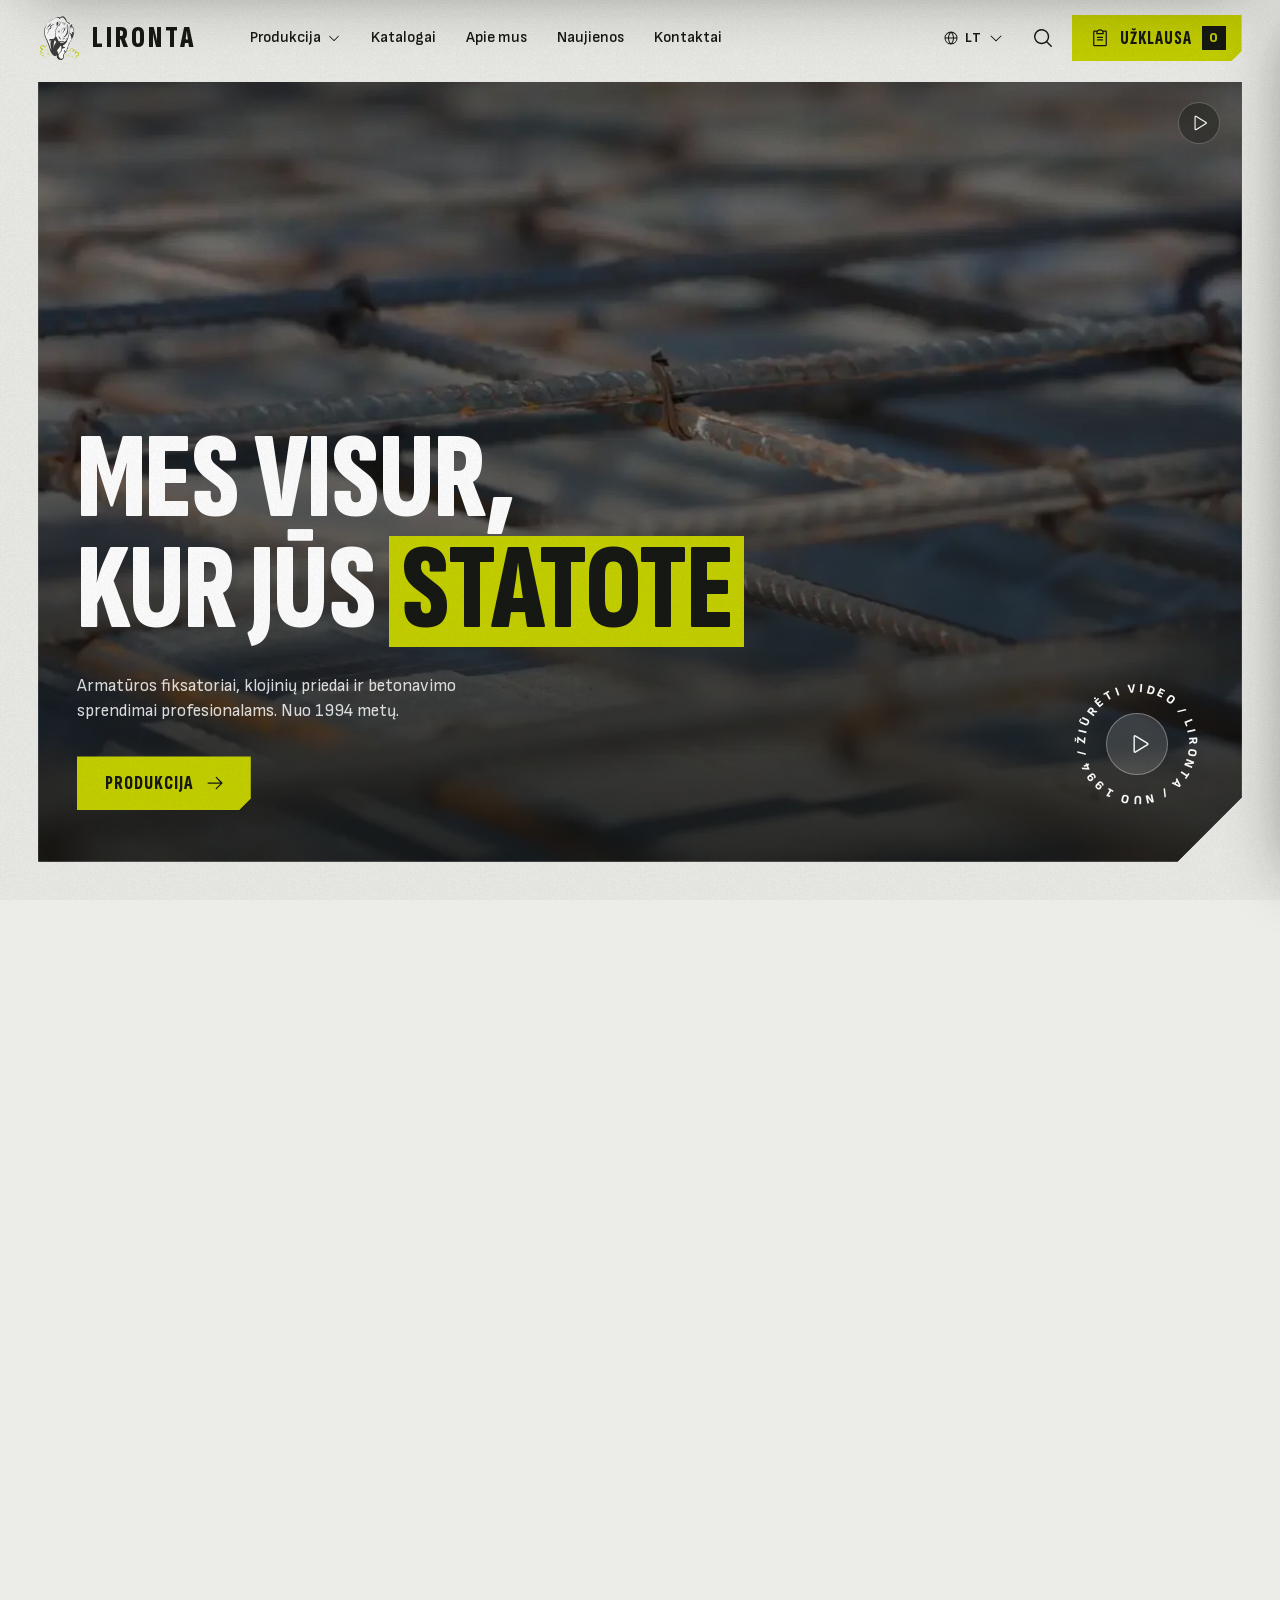
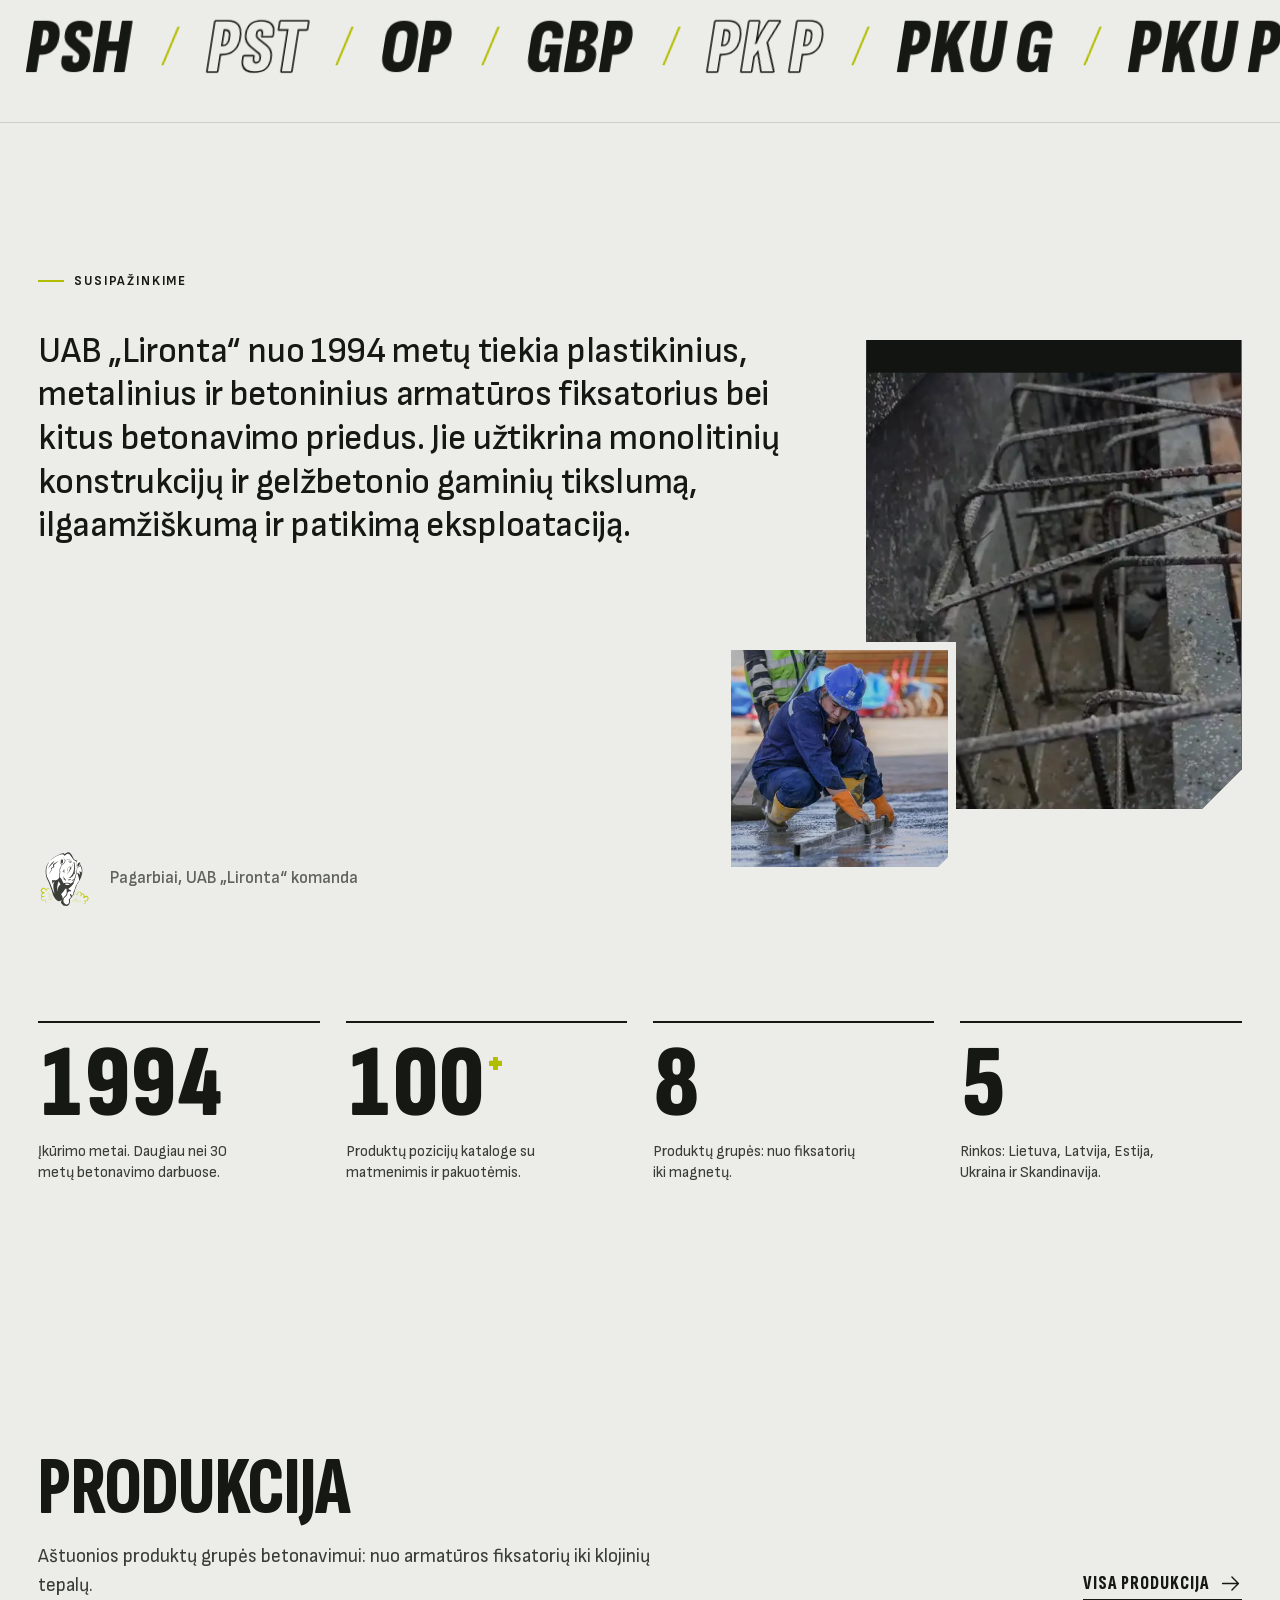
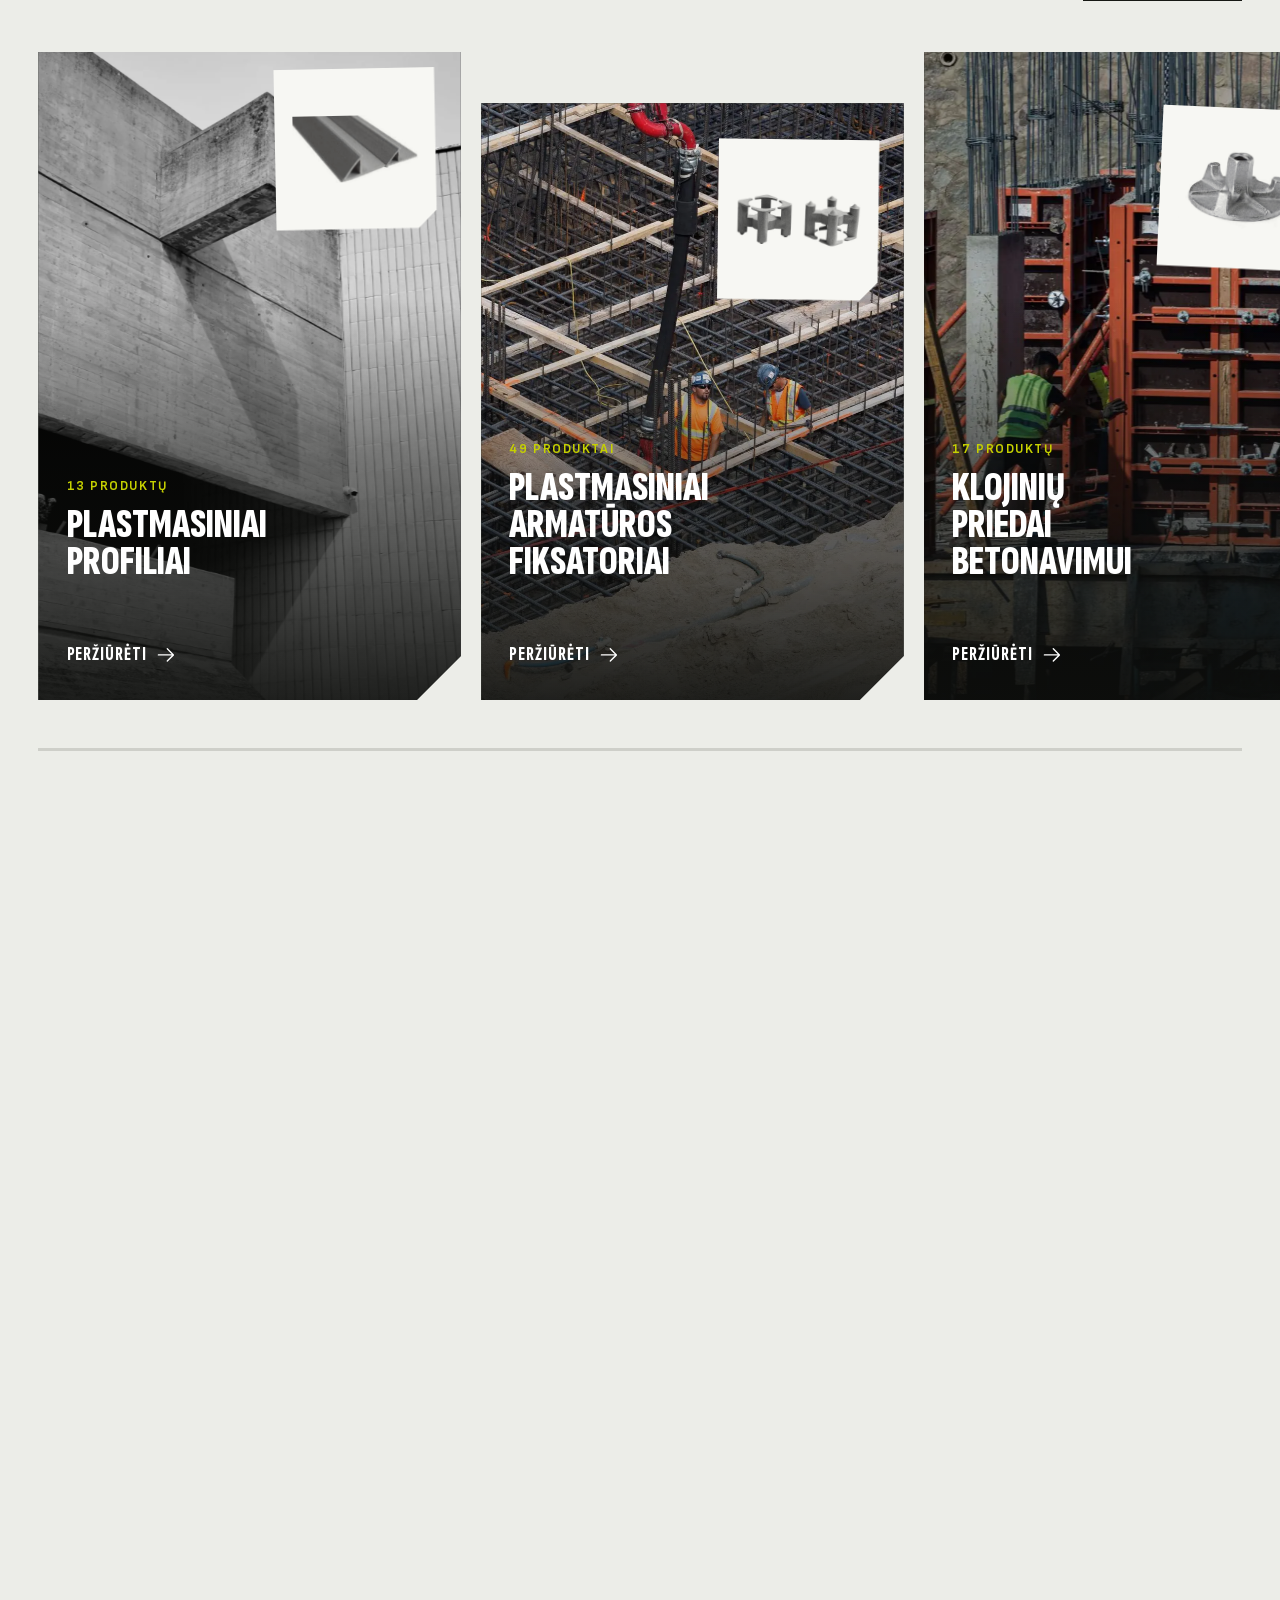
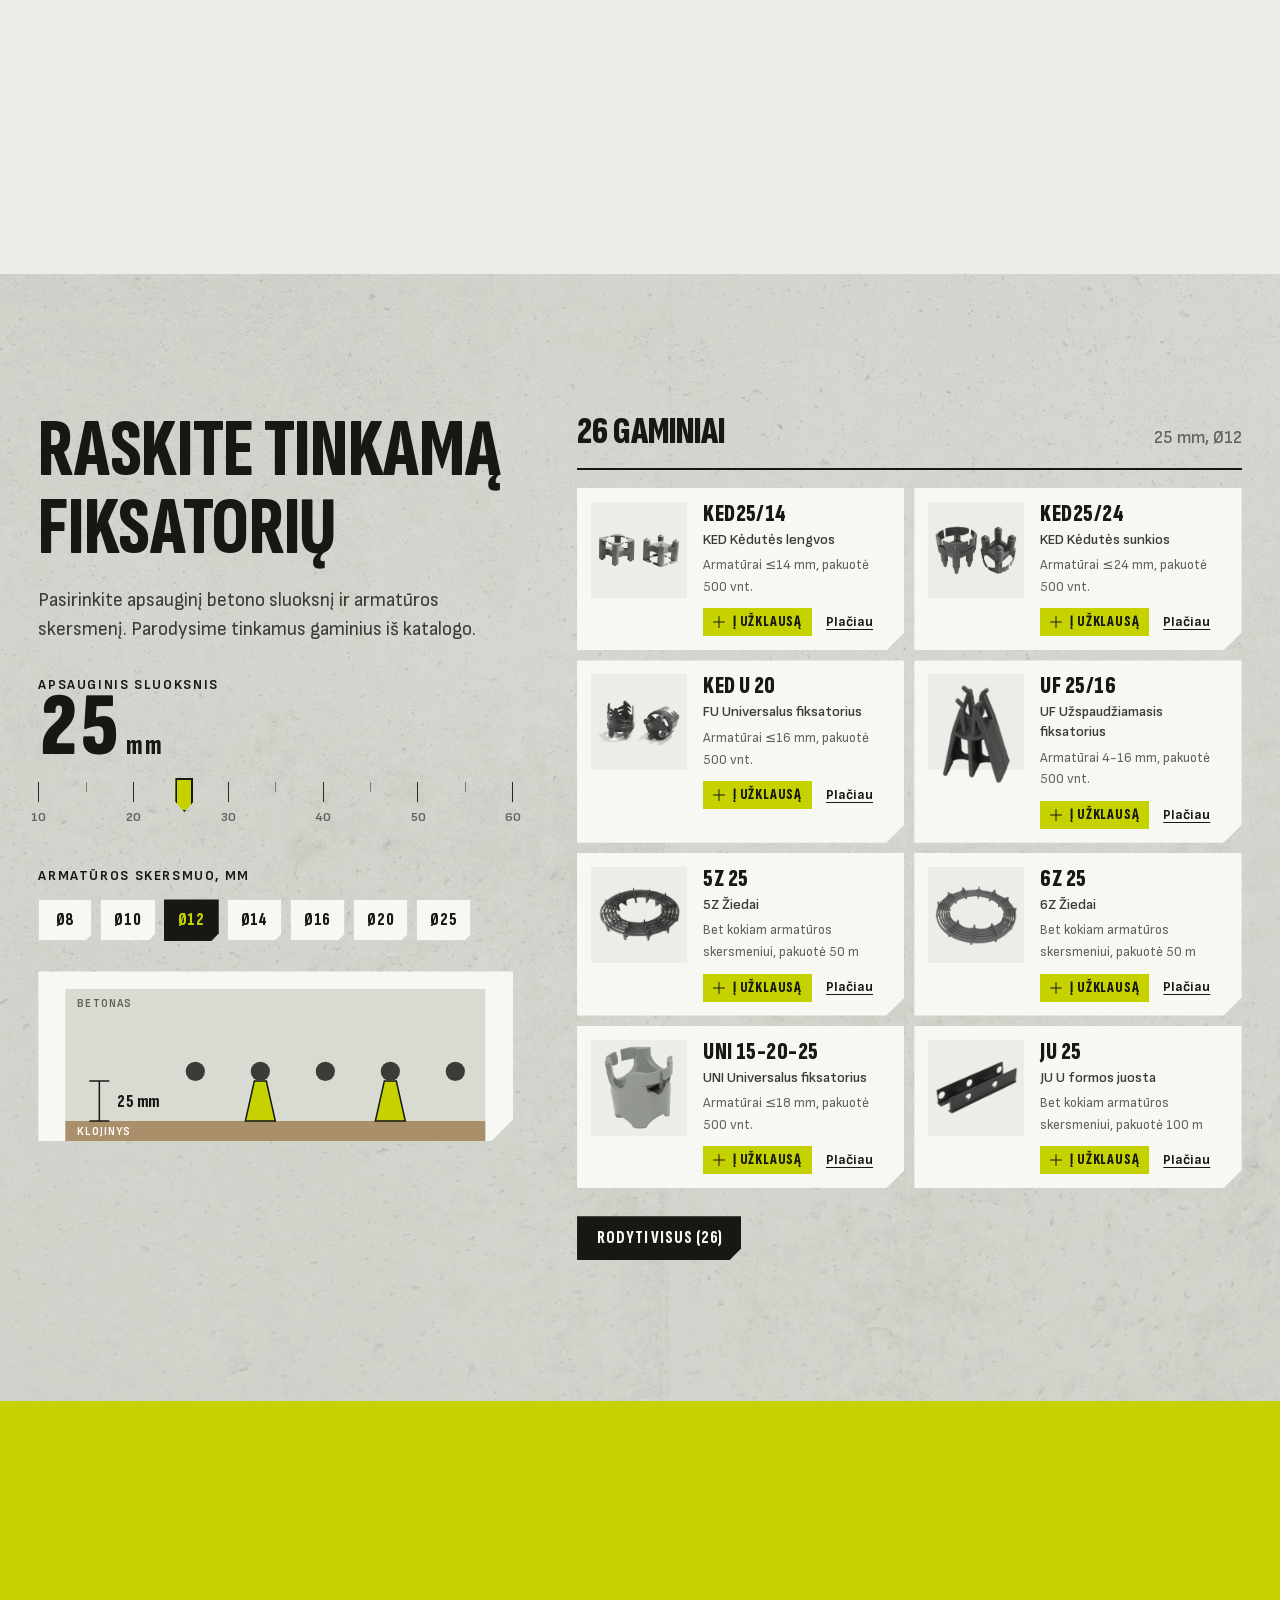
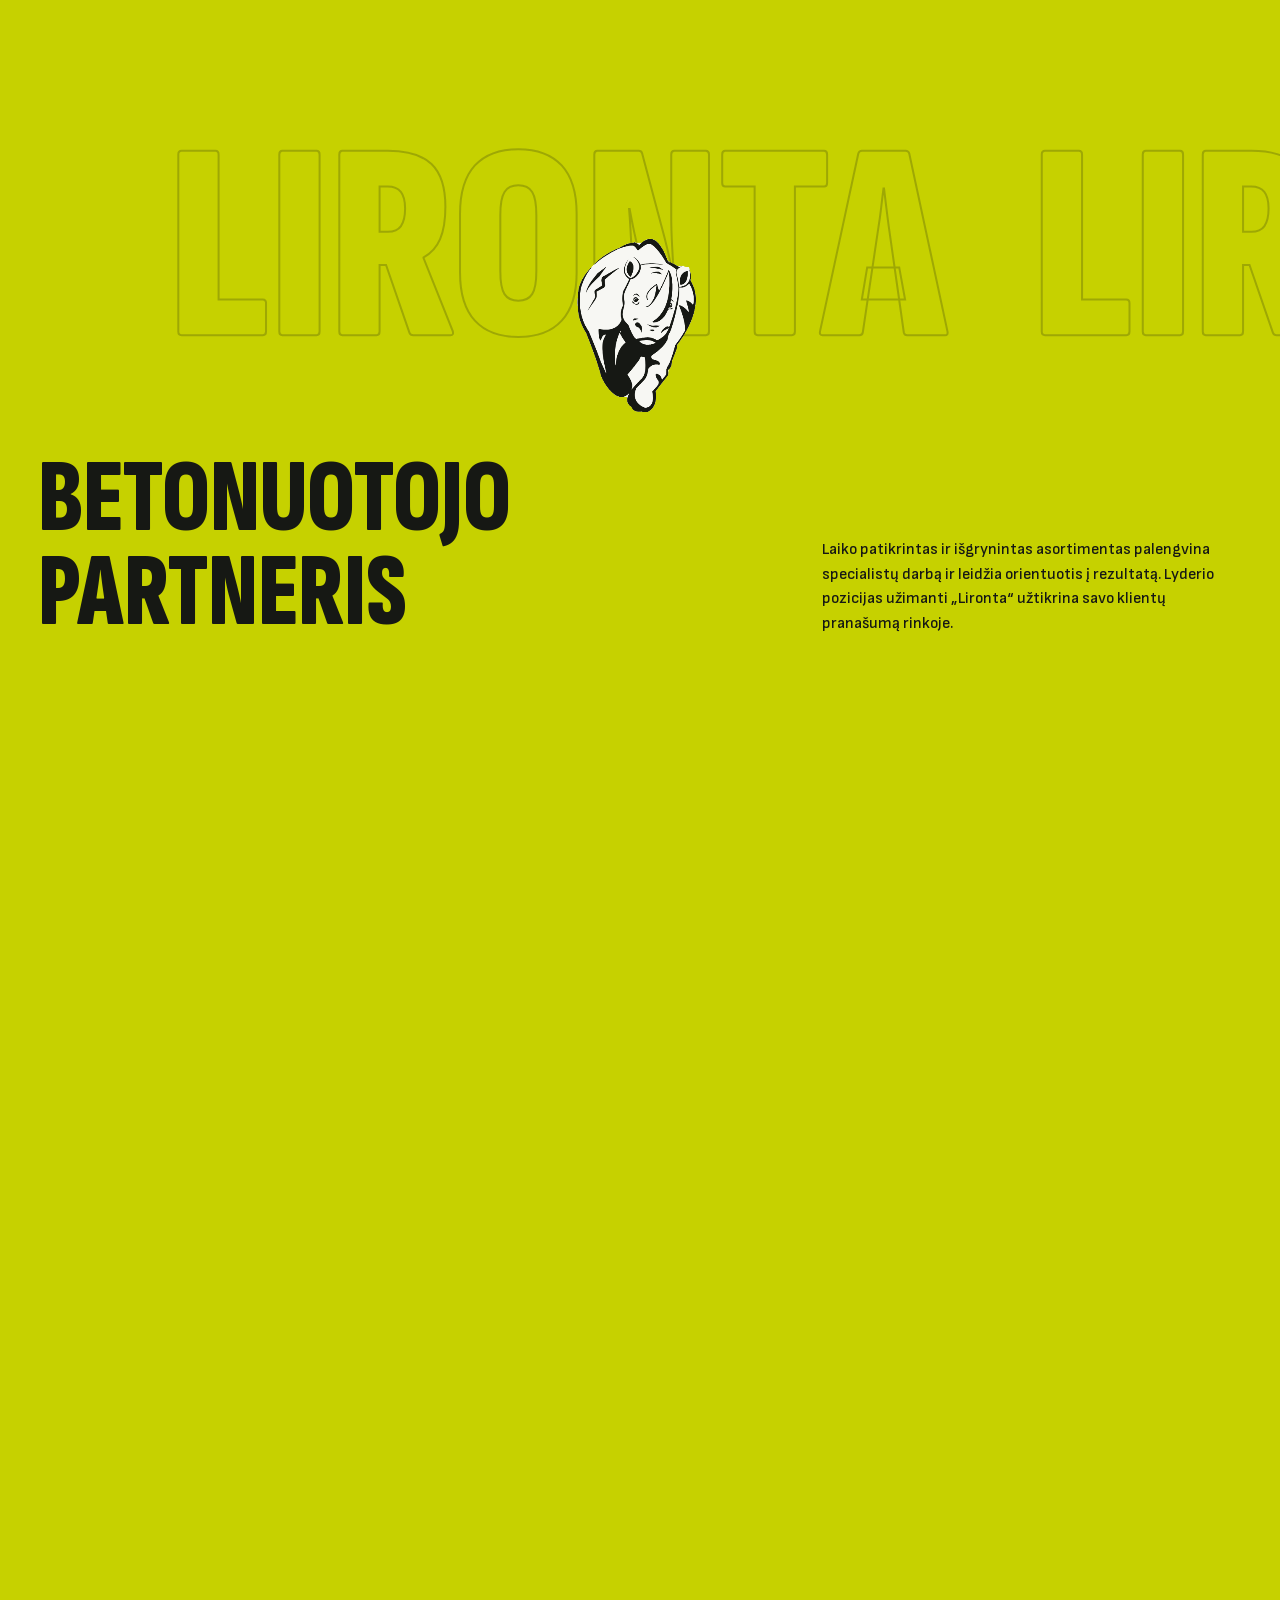
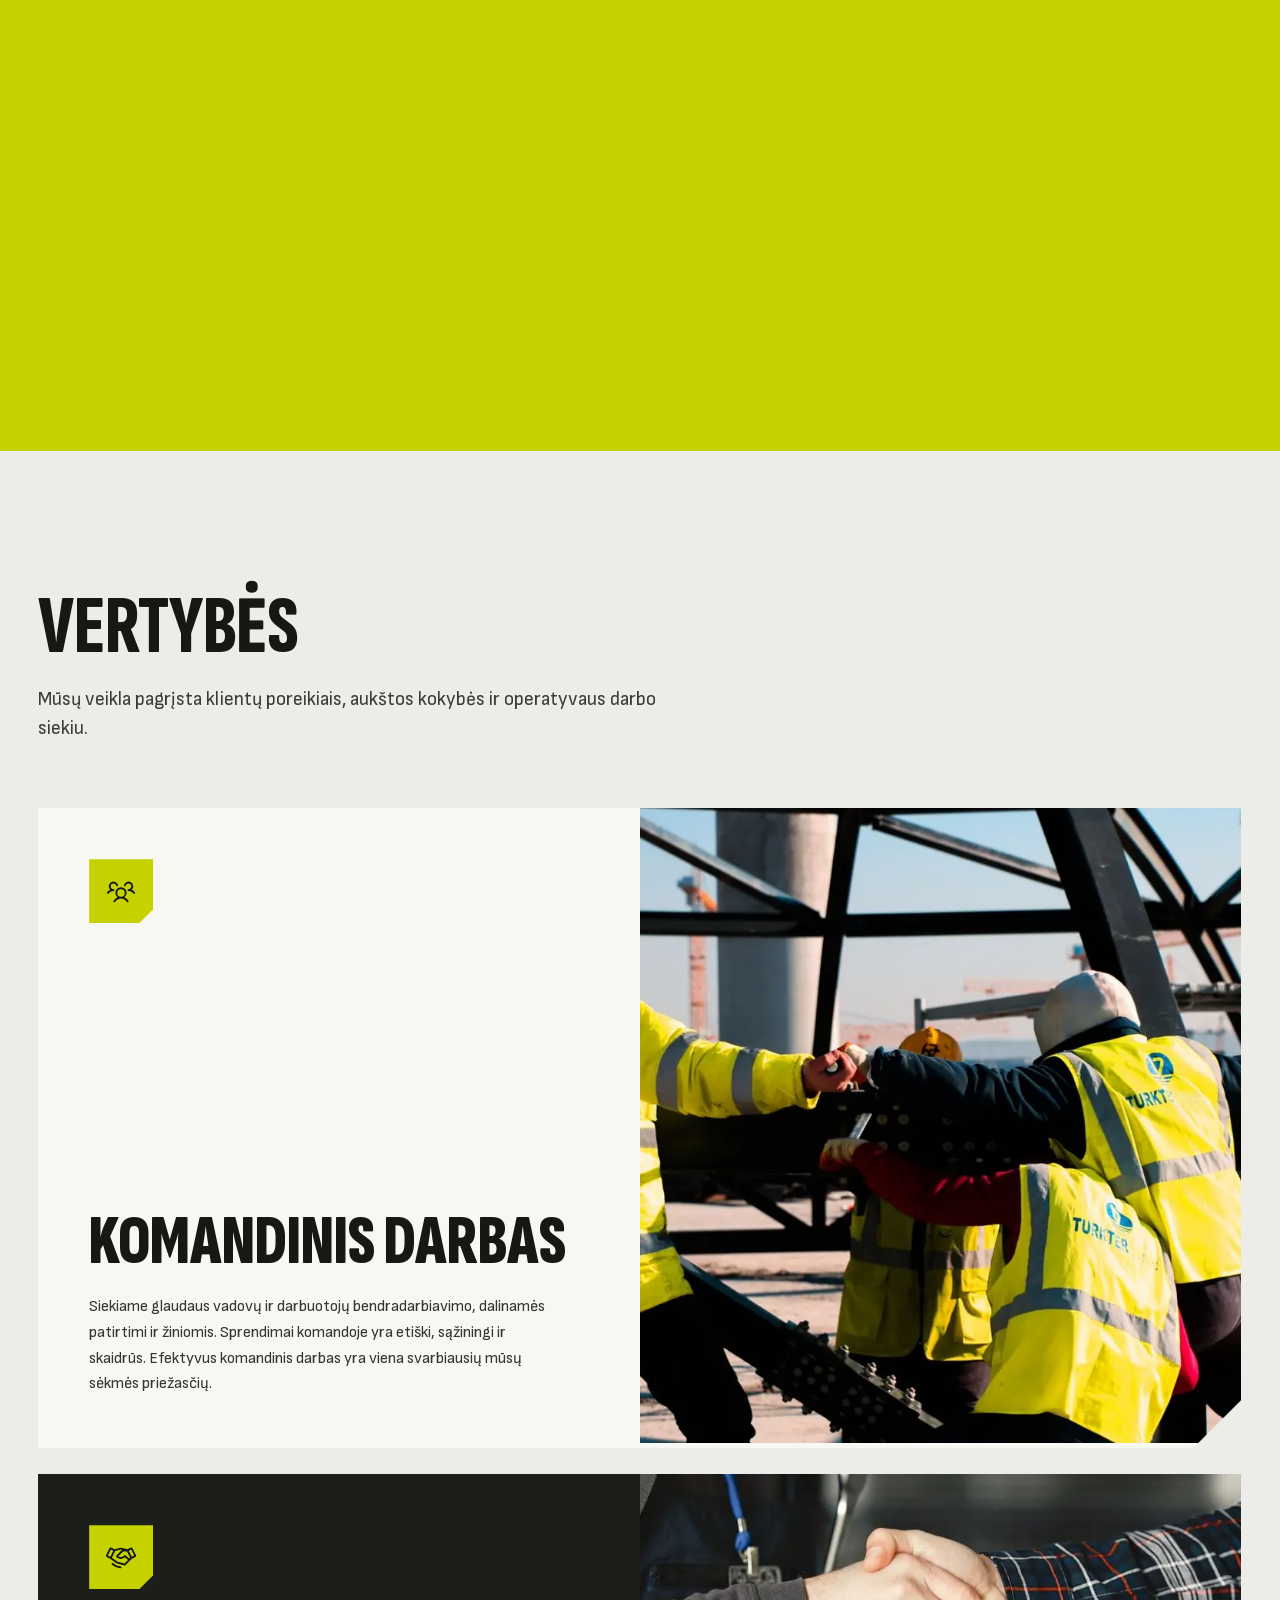
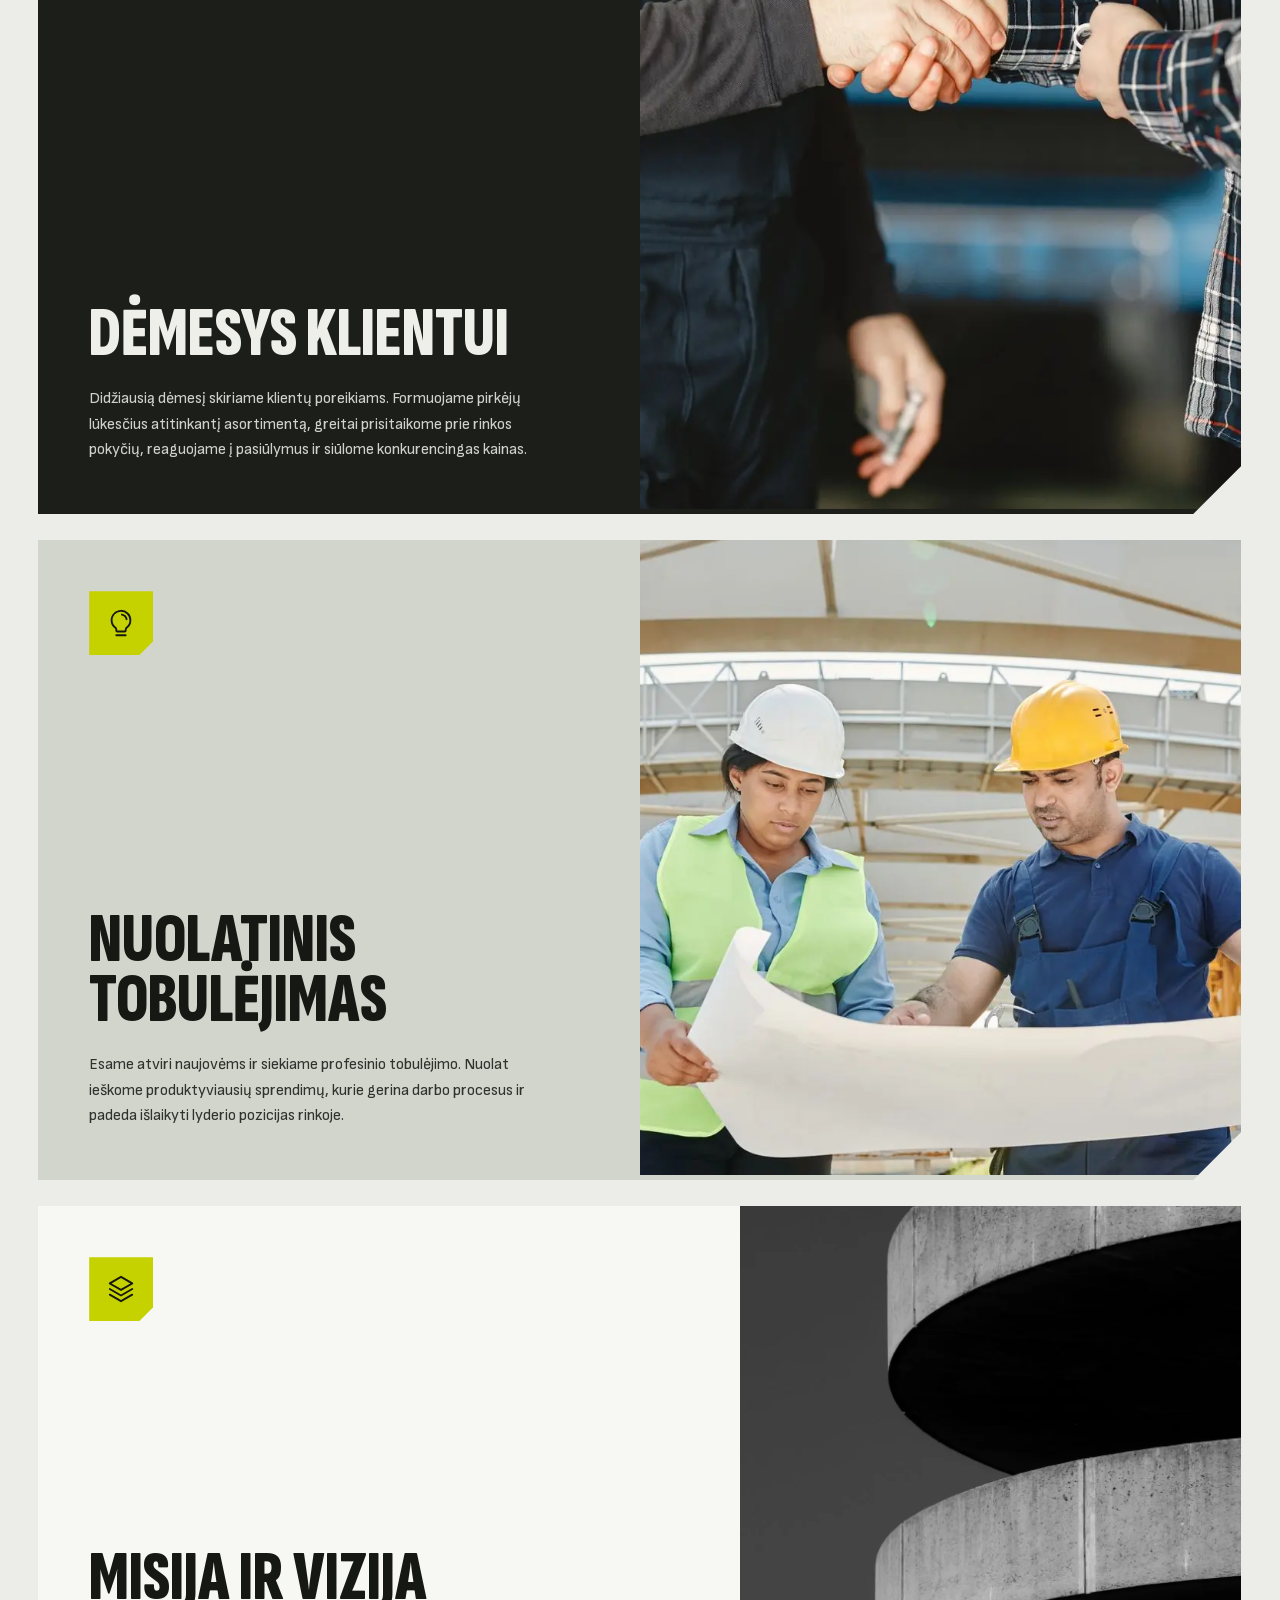
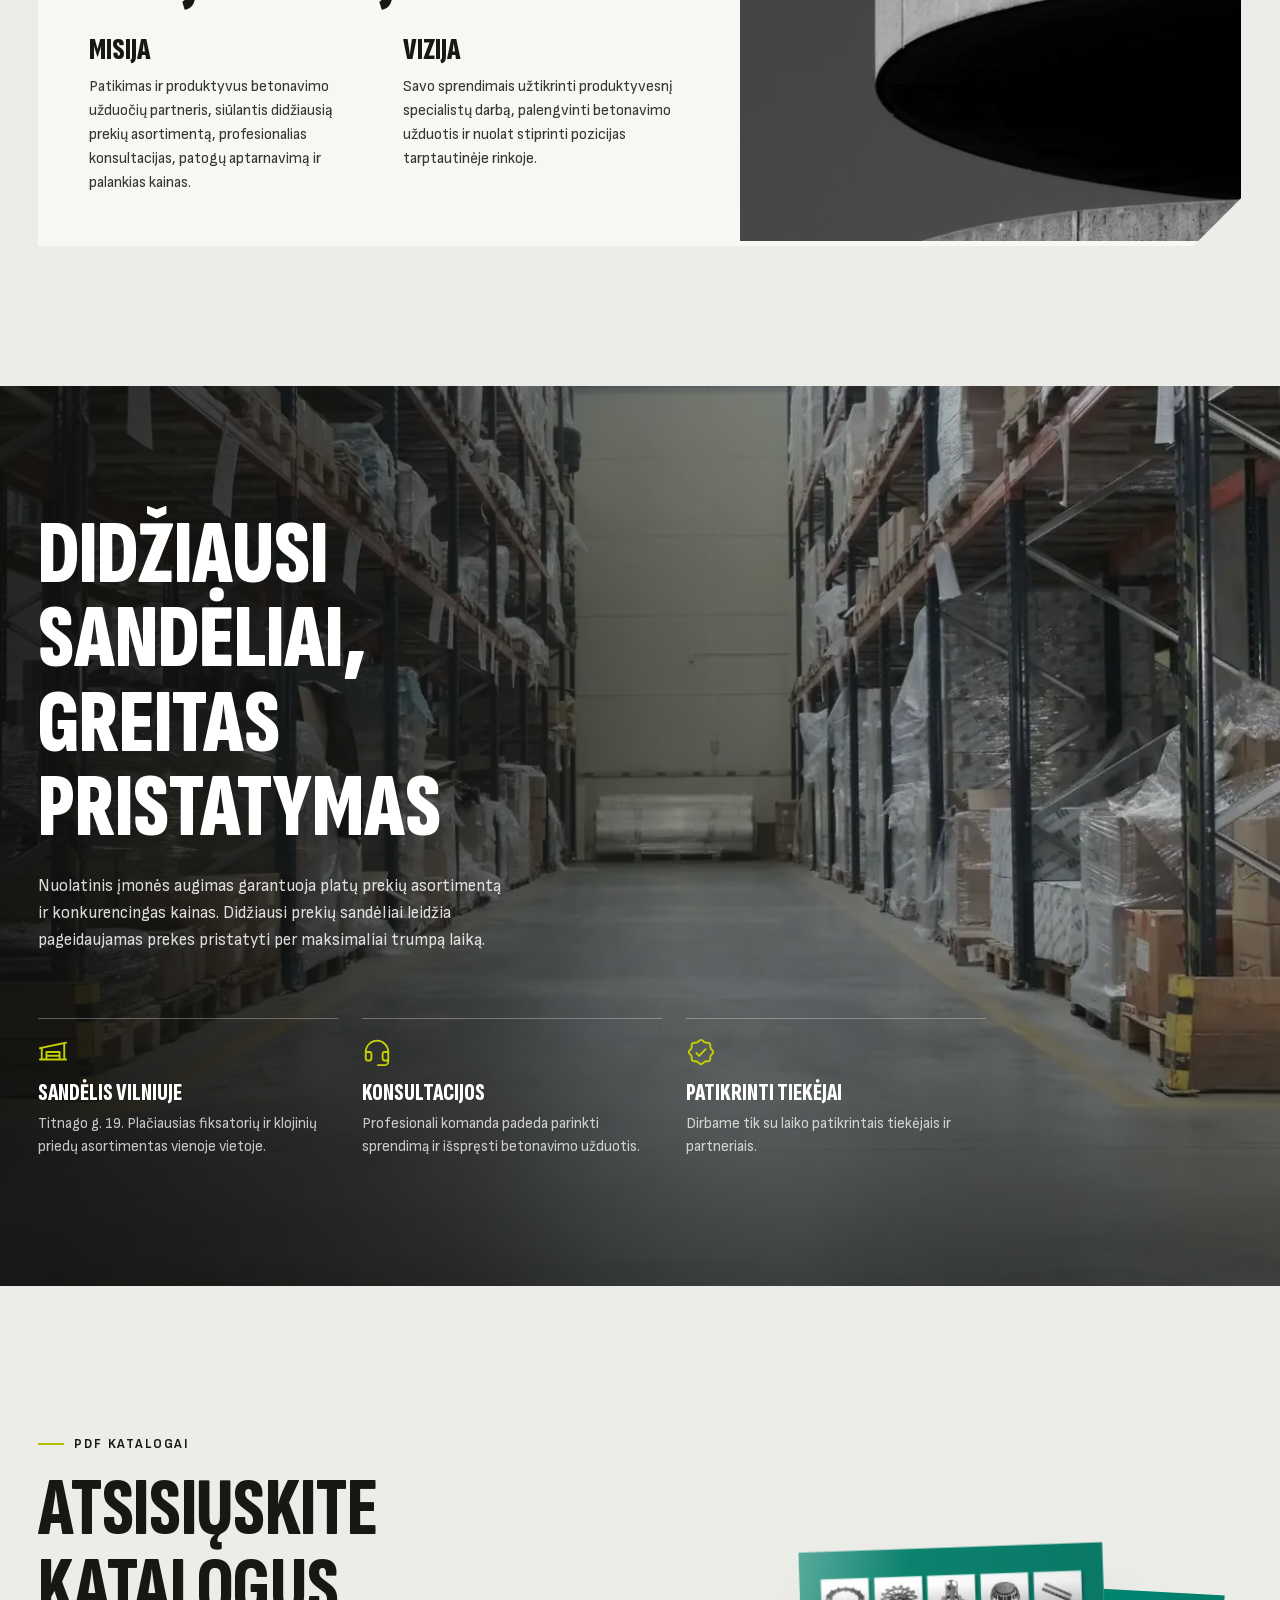
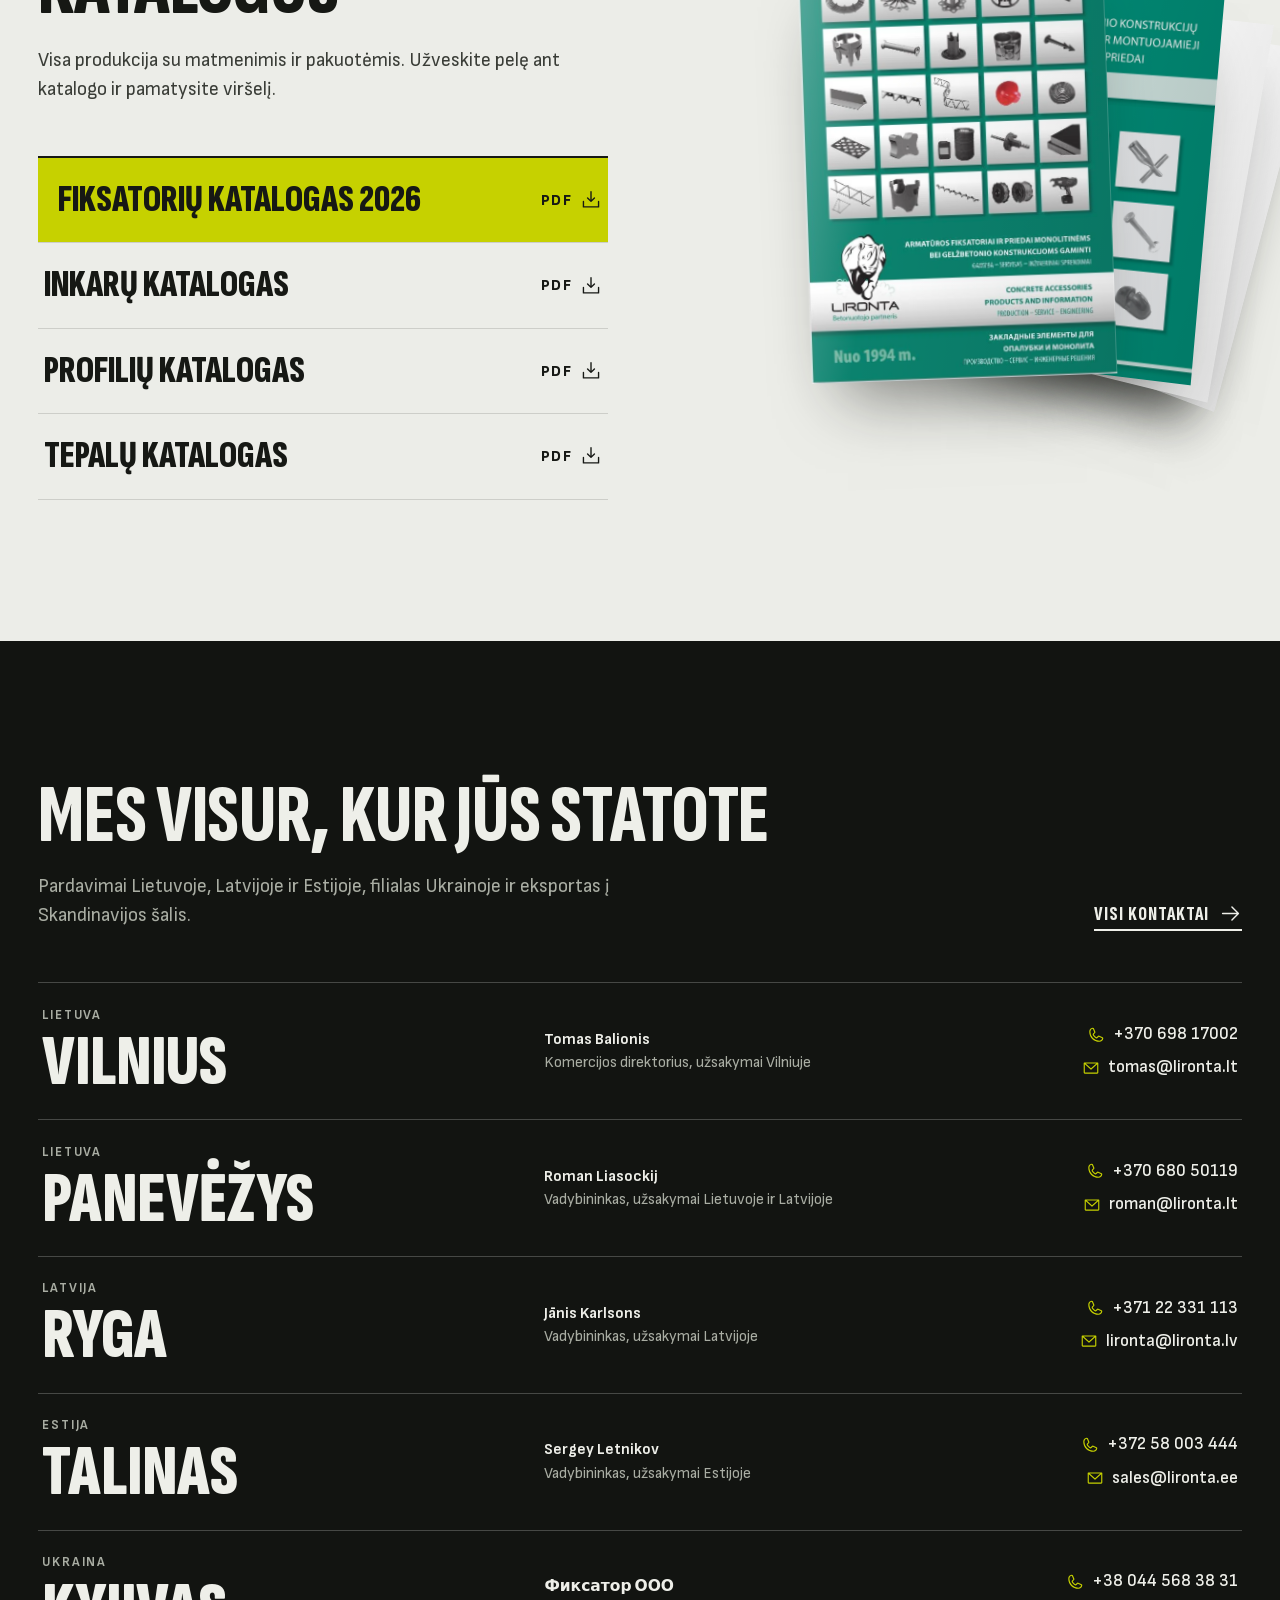
==== index.html @ 05643bb1 "Lironta: naujo dizaino demo svetainė Statinis HTML/CSS/JS demo būsimai WordPress + XStore svetainei:" ====
<!doctype html>
<html lang="lt" class="no-js">
<head>
<meta charset="utf-8">
<meta name="viewport" content="width=device-width, initial-scale=1, viewport-fit=cover">
<title>Lironta | Betonuotojo partneris nuo 1994 m.</title>
<meta name="description" content="Plastikiniai, metaliniai ir betoniniai armatūros fiksatoriai, klojinių priedai, profiliai, hidroizoliacija ir klojinių tepalai. UAB „Lironta“, Vilnius.">
<meta name="robots" content="noindex, nofollow">
<meta name="theme-color" content="#ECEDE8">
<link rel="icon" href="assets/img/brand/rhino.svg" type="image/svg+xml">
<link rel="preload" href="assets/fonts/sofia-sans-extra-condensed-normal-latin.woff2" as="font" type="font/woff2" crossorigin>
<link rel="preload" href="assets/fonts/sofia-sans-normal-latin.woff2" as="font" type="font/woff2" crossorigin>
<link rel="stylesheet" href="assets/css/fonts.css">
<link rel="stylesheet" href="assets/css/style.css">
<script>(function(h){h.className='js';if(/[?&]static=1/.test(location.search))h.classList.add('is-static');try{if(sessionStorage.getItem('lir-intro'))h.classList.add('no-intro')}catch(e){}})(document.documentElement);</script>
</head>
<body data-page="index">
<svg xmlns="http://www.w3.org/2000/svg" style="display:none" aria-hidden="true">
<symbol id="i-magnifying-glass" viewBox="0 0 256 256"><path d="M229.66,218.34l-50.07-50.06a88.11,88.11,0,1,0-11.31,11.31l50.06,50.07a8,8,0,0,0,11.32-11.32ZM40,112a72,72,0,1,1,72,72A72.08,72.08,0,0,1,40,112Z"/></symbol>
<symbol id="i-list" viewBox="0 0 256 256"><path d="M224,128a8,8,0,0,1-8,8H40a8,8,0,0,1,0-16H216A8,8,0,0,1,224,128ZM40,72H216a8,8,0,0,0,0-16H40a8,8,0,0,0,0,16ZM216,184H40a8,8,0,0,0,0,16H216a8,8,0,0,0,0-16Z"/></symbol>
<symbol id="i-x" viewBox="0 0 256 256"><path d="M205.66,194.34a8,8,0,0,1-11.32,11.32L128,139.31,61.66,205.66a8,8,0,0,1-11.32-11.32L116.69,128,50.34,61.66A8,8,0,0,1,61.66,50.34L128,116.69l66.34-66.35a8,8,0,0,1,11.32,11.32L139.31,128Z"/></symbol>
<symbol id="i-arrow-right" viewBox="0 0 256 256"><path d="M221.66,133.66l-72,72a8,8,0,0,1-11.32-11.32L196.69,136H40a8,8,0,0,1,0-16H196.69L138.34,61.66a8,8,0,0,1,11.32-11.32l72,72A8,8,0,0,1,221.66,133.66Z"/></symbol>
<symbol id="i-arrow-up-right" viewBox="0 0 256 256"><path d="M200,64V168a8,8,0,0,1-16,0V83.31L69.66,197.66a8,8,0,0,1-11.32-11.32L172.69,72H88a8,8,0,0,1,0-16H192A8,8,0,0,1,200,64Z"/></symbol>
<symbol id="i-arrow-left" viewBox="0 0 256 256"><path d="M224,128a8,8,0,0,1-8,8H59.31l58.35,58.34a8,8,0,0,1-11.32,11.32l-72-72a8,8,0,0,1,0-11.32l72-72a8,8,0,0,1,11.32,11.32L59.31,120H216A8,8,0,0,1,224,128Z"/></symbol>
<symbol id="i-arrow-down" viewBox="0 0 256 256"><path d="M205.66,149.66l-72,72a8,8,0,0,1-11.32,0l-72-72a8,8,0,0,1,11.32-11.32L120,196.69V40a8,8,0,0,1,16,0V196.69l58.34-58.35a8,8,0,0,1,11.32,11.32Z"/></symbol>
<symbol id="i-arrow-up" viewBox="0 0 256 256"><path d="M205.66,117.66a8,8,0,0,1-11.32,0L136,59.31V216a8,8,0,0,1-16,0V59.31L61.66,117.66a8,8,0,0,1-11.32-11.32l72-72a8,8,0,0,1,11.32,0l72,72A8,8,0,0,1,205.66,117.66Z"/></symbol>
<symbol id="i-caret-down" viewBox="0 0 256 256"><path d="M213.66,101.66l-80,80a8,8,0,0,1-11.32,0l-80-80A8,8,0,0,1,53.66,90.34L128,164.69l74.34-74.35a8,8,0,0,1,11.32,11.32Z"/></symbol>
<symbol id="i-caret-right" viewBox="0 0 256 256"><path d="M181.66,133.66l-80,80a8,8,0,0,1-11.32-11.32L164.69,128,90.34,53.66a8,8,0,0,1,11.32-11.32l80,80A8,8,0,0,1,181.66,133.66Z"/></symbol>
<symbol id="i-caret-left" viewBox="0 0 256 256"><path d="M165.66,202.34a8,8,0,0,1-11.32,11.32l-80-80a8,8,0,0,1,0-11.32l80-80a8,8,0,0,1,11.32,11.32L91.31,128Z"/></symbol>
<symbol id="i-phone" viewBox="0 0 256 256"><path d="M222.37,158.46l-47.11-21.11-.13-.06a16,16,0,0,0-15.17,1.4,8.12,8.12,0,0,0-.75.56L134.87,160c-15.42-7.49-31.34-23.29-38.83-38.51l20.78-24.71c.2-.25.39-.5.57-.77a16,16,0,0,0,1.32-15.06l0-.12L97.54,33.64a16,16,0,0,0-16.62-9.52A56.26,56.26,0,0,0,32,80c0,79.4,64.6,144,144,144a56.26,56.26,0,0,0,55.88-48.92A16,16,0,0,0,222.37,158.46ZM176,208A128.14,128.14,0,0,1,48,80,40.2,40.2,0,0,1,82.87,40a.61.61,0,0,0,0,.12l21,47L83.2,111.86a6.13,6.13,0,0,0-.57.77,16,16,0,0,0-1,15.7c9.06,18.53,27.73,37.06,46.46,46.11a16,16,0,0,0,15.75-1.14,8.44,8.44,0,0,0,.74-.56L168.89,152l47,21.05h0s.08,0,.11,0A40.21,40.21,0,0,1,176,208Z"/></symbol>
<symbol id="i-envelope-simple" viewBox="0 0 256 256"><path d="M224,48H32a8,8,0,0,0-8,8V192a16,16,0,0,0,16,16H216a16,16,0,0,0,16-16V56A8,8,0,0,0,224,48ZM203.43,64,128,133.15,52.57,64ZM216,192H40V74.19l82.59,75.71a8,8,0,0,0,10.82,0L216,74.19V192Z"/></symbol>
<symbol id="i-map-pin" viewBox="0 0 256 256"><path d="M128,64a40,40,0,1,0,40,40A40,40,0,0,0,128,64Zm0,64a24,24,0,1,1,24-24A24,24,0,0,1,128,128Zm0-112a88.1,88.1,0,0,0-88,88c0,31.4,14.51,64.68,42,96.25a254.19,254.19,0,0,0,41.45,38.3,8,8,0,0,0,9.18,0A254.19,254.19,0,0,0,174,200.25c27.45-31.57,42-64.85,42-96.25A88.1,88.1,0,0,0,128,16Zm0,206c-16.53-13-72-60.75-72-118a72,72,0,0,1,144,0C200,161.23,144.53,209,128,222Z"/></symbol>
<symbol id="i-download-simple" viewBox="0 0 256 256"><path d="M224,144v64a8,8,0,0,1-8,8H40a8,8,0,0,1-8-8V144a8,8,0,0,1,16,0v56H208V144a8,8,0,0,1,16,0Zm-101.66,5.66a8,8,0,0,0,11.32,0l40-40a8,8,0,0,0-11.32-11.32L136,124.69V32a8,8,0,0,0-16,0v92.69L93.66,98.34a8,8,0,0,0-11.32,11.32Z"/></symbol>
<symbol id="i-file-pdf" viewBox="0 0 256 256"><path d="M224,152a8,8,0,0,1-8,8H192v16h16a8,8,0,0,1,0,16H192v16a8,8,0,0,1-16,0V152a8,8,0,0,1,8-8h32A8,8,0,0,1,224,152ZM92,172a28,28,0,0,1-28,28H56v8a8,8,0,0,1-16,0V152a8,8,0,0,1,8-8H64A28,28,0,0,1,92,172Zm-16,0a12,12,0,0,0-12-12H56v24h8A12,12,0,0,0,76,172Zm88,8a36,36,0,0,1-36,36H112a8,8,0,0,1-8-8V152a8,8,0,0,1,8-8h16A36,36,0,0,1,164,180Zm-16,0a20,20,0,0,0-20-20h-8v40h8A20,20,0,0,0,148,180ZM40,112V40A16,16,0,0,1,56,24h96a8,8,0,0,1,5.66,2.34l56,56A8,8,0,0,1,216,88v24a8,8,0,0,1-16,0V96H152a8,8,0,0,1-8-8V40H56v72a8,8,0,0,1-16,0ZM160,80h28.69L160,51.31Z"/></symbol>
<symbol id="i-play" viewBox="0 0 256 256"><path d="M232.4,114.49,88.32,26.35a16,16,0,0,0-16.2-.3A15.86,15.86,0,0,0,64,39.87V216.13A15.94,15.94,0,0,0,80,232a16.07,16.07,0,0,0,8.36-2.35L232.4,141.51a15.81,15.81,0,0,0,0-27ZM80,215.94V40l143.83,88Z"/></symbol>
<symbol id="i-pause" viewBox="0 0 256 256"><path d="M200,32H160a16,16,0,0,0-16,16V208a16,16,0,0,0,16,16h40a16,16,0,0,0,16-16V48A16,16,0,0,0,200,32Zm0,176H160V48h40ZM96,32H56A16,16,0,0,0,40,48V208a16,16,0,0,0,16,16H96a16,16,0,0,0,16-16V48A16,16,0,0,0,96,32Zm0,176H56V48H96Z"/></symbol>
<symbol id="i-plus" viewBox="0 0 256 256"><path d="M224,128a8,8,0,0,1-8,8H136v80a8,8,0,0,1-16,0V136H40a8,8,0,0,1,0-16h80V40a8,8,0,0,1,16,0v80h80A8,8,0,0,1,224,128Z"/></symbol>
<symbol id="i-minus" viewBox="0 0 256 256"><path d="M224,128a8,8,0,0,1-8,8H40a8,8,0,0,1,0-16H216A8,8,0,0,1,224,128Z"/></symbol>
<symbol id="i-check" viewBox="0 0 256 256"><path d="M229.66,77.66l-128,128a8,8,0,0,1-11.32,0l-56-56a8,8,0,0,1,11.32-11.32L96,188.69,218.34,66.34a8,8,0,0,1,11.32,11.32Z"/></symbol>
<symbol id="i-clipboard-text" viewBox="0 0 256 256"><path d="M168,152a8,8,0,0,1-8,8H96a8,8,0,0,1,0-16h64A8,8,0,0,1,168,152Zm-8-40H96a8,8,0,0,0,0,16h64a8,8,0,0,0,0-16Zm56-64V216a16,16,0,0,1-16,16H56a16,16,0,0,1-16-16V48A16,16,0,0,1,56,32H92.26a47.92,47.92,0,0,1,71.48,0H200A16,16,0,0,1,216,48ZM96,64h64a32,32,0,0,0-64,0ZM200,48H173.25A47.93,47.93,0,0,1,176,64v8a8,8,0,0,1-8,8H88a8,8,0,0,1-8-8V64a47.93,47.93,0,0,1,2.75-16H56V216H200Z"/></symbol>
<symbol id="i-trash" viewBox="0 0 256 256"><path d="M216,48H176V40a24,24,0,0,0-24-24H104A24,24,0,0,0,80,40v8H40a8,8,0,0,0,0,16h8V208a16,16,0,0,0,16,16H192a16,16,0,0,0,16-16V64h8a8,8,0,0,0,0-16ZM96,40a8,8,0,0,1,8-8h48a8,8,0,0,1,8,8v8H96Zm96,168H64V64H192ZM112,104v64a8,8,0,0,1-16,0V104a8,8,0,0,1,16,0Zm48,0v64a8,8,0,0,1-16,0V104a8,8,0,0,1,16,0Z"/></symbol>
<symbol id="i-globe-simple" viewBox="0 0 256 256"><path d="M128,24h0A104,104,0,1,0,232,128,104.12,104.12,0,0,0,128,24Zm87.62,96H175.79C174,83.49,159.94,57.67,148.41,42.4A88.19,88.19,0,0,1,215.63,120ZM96.23,136h63.54c-2.31,41.61-22.23,67.11-31.77,77C118.45,203.1,98.54,177.6,96.23,136Zm0-16C98.54,78.39,118.46,52.89,128,43c9.55,9.93,29.46,35.43,31.77,77Zm11.36-77.6C96.06,57.67,82,83.49,80.21,120H40.37A88.19,88.19,0,0,1,107.59,42.4ZM40.37,136H80.21c1.82,36.51,15.85,62.33,27.38,77.6A88.19,88.19,0,0,1,40.37,136Zm108,77.6c11.53-15.27,25.56-41.09,27.38-77.6h39.84A88.19,88.19,0,0,1,148.41,213.6Z"/></symbol>
<symbol id="i-truck" viewBox="0 0 256 256"><path d="M255.42,117l-14-35A15.93,15.93,0,0,0,226.58,72H192V64a8,8,0,0,0-8-8H32A16,16,0,0,0,16,72V184a16,16,0,0,0,16,16H49a32,32,0,0,0,62,0h50a32,32,0,0,0,62,0h17a16,16,0,0,0,16-16V120A7.94,7.94,0,0,0,255.42,117ZM192,88h34.58l9.6,24H192ZM32,72H176v64H32ZM80,208a16,16,0,1,1,16-16A16,16,0,0,1,80,208Zm81-24H111a32,32,0,0,0-62,0H32V152H176v12.31A32.11,32.11,0,0,0,161,184Zm31,24a16,16,0,1,1,16-16A16,16,0,0,1,192,208Zm48-24H223a32.06,32.06,0,0,0-31-24V128h48Z"/></symbol>
<symbol id="i-warehouse" viewBox="0 0 256 256"><path d="M240,184h-8V57.9l9.67-2.08a8,8,0,1,0-3.35-15.64l-224,48A8,8,0,0,0,16,104a8.16,8.16,0,0,0,1.69-.18L24,102.47V184H16a8,8,0,0,0,0,16H240a8,8,0,0,0,0-16ZM40,99,216,61.33V184H192V128a8,8,0,0,0-8-8H72a8,8,0,0,0-8,8v56H40Zm136,53H80V136h96ZM80,168h96v16H80Z"/></symbol>
<symbol id="i-headset" viewBox="0 0 256 256"><path d="M201.89,54.66A103.43,103.43,0,0,0,128.79,24H128A104,104,0,0,0,24,128v56a24,24,0,0,0,24,24H64a24,24,0,0,0,24-24V144a24,24,0,0,0-24-24H40.36A88.12,88.12,0,0,1,190.54,65.93,87.39,87.39,0,0,1,215.65,120H192a24,24,0,0,0-24,24v40a24,24,0,0,0,24,24h24a24,24,0,0,1-24,24H136a8,8,0,0,0,0,16h56a40,40,0,0,0,40-40V128A103.41,103.41,0,0,0,201.89,54.66ZM64,136a8,8,0,0,1,8,8v40a8,8,0,0,1-8,8H48a8,8,0,0,1-8-8V136Zm128,56a8,8,0,0,1-8-8V144a8,8,0,0,1,8-8h24v56Z"/></symbol>
<symbol id="i-seal-check" viewBox="0 0 256 256"><path d="M225.86,102.82c-3.77-3.94-7.67-8-9.14-11.57-1.36-3.27-1.44-8.69-1.52-13.94-.15-9.76-.31-20.82-8-28.51s-18.75-7.85-28.51-8c-5.25-.08-10.67-.16-13.94-1.52-3.56-1.47-7.63-5.37-11.57-9.14C146.28,23.51,138.44,16,128,16s-18.27,7.51-25.18,14.14c-3.94,3.77-8,7.67-11.57,9.14C88,40.64,82.56,40.72,77.31,40.8c-9.76.15-20.82.31-28.51,8S41,67.55,40.8,77.31c-.08,5.25-.16,10.67-1.52,13.94-1.47,3.56-5.37,7.63-9.14,11.57C23.51,109.72,16,117.56,16,128s7.51,18.27,14.14,25.18c3.77,3.94,7.67,8,9.14,11.57,1.36,3.27,1.44,8.69,1.52,13.94.15,9.76.31,20.82,8,28.51s18.75,7.85,28.51,8c5.25.08,10.67.16,13.94,1.52,3.56,1.47,7.63,5.37,11.57,9.14C109.72,232.49,117.56,240,128,240s18.27-7.51,25.18-14.14c3.94-3.77,8-7.67,11.57-9.14,3.27-1.36,8.69-1.44,13.94-1.52,9.76-.15,20.82-.31,28.51-8s7.85-18.75,8-28.51c.08-5.25.16-10.67,1.52-13.94,1.47-3.56,5.37-7.63,9.14-11.57C232.49,146.28,240,138.44,240,128S232.49,109.73,225.86,102.82Zm-11.55,39.29c-4.79,5-9.75,10.17-12.38,16.52-2.52,6.1-2.63,13.07-2.73,19.82-.1,7-.21,14.33-3.32,17.43s-10.39,3.22-17.43,3.32c-6.75.1-13.72.21-19.82,2.73-6.35,2.63-11.52,7.59-16.52,12.38S132,224,128,224s-9.15-4.92-14.11-9.69-10.17-9.75-16.52-12.38c-6.1-2.52-13.07-2.63-19.82-2.73-7-.1-14.33-.21-17.43-3.32s-3.22-10.39-3.32-17.43c-.1-6.75-.21-13.72-2.73-19.82-2.63-6.35-7.59-11.52-12.38-16.52S32,132,32,128s4.92-9.15,9.69-14.11,9.75-10.17,12.38-16.52c2.52-6.1,2.63-13.07,2.73-19.82.1-7,.21-14.33,3.32-17.43S70.51,56.9,77.55,56.8c6.75-.1,13.72-.21,19.82-2.73,6.35-2.63,11.52-7.59,16.52-12.38S124,32,128,32s9.15,4.92,14.11,9.69,10.17,9.75,16.52,12.38c6.1,2.52,13.07,2.63,19.82,2.73,7,.1,14.33.21,17.43,3.32s3.22,10.39,3.32,17.43c.1,6.75.21,13.72,2.73,19.82,2.63,6.35,7.59,11.52,12.38,16.52S224,124,224,128,219.08,137.15,214.31,142.11ZM173.66,98.34a8,8,0,0,1,0,11.32l-56,56a8,8,0,0,1-11.32,0l-24-24a8,8,0,0,1,11.32-11.32L112,148.69l50.34-50.35A8,8,0,0,1,173.66,98.34Z"/></symbol>
<symbol id="i-funnel" viewBox="0 0 256 256"><path d="M230.6,49.53A15.81,15.81,0,0,0,216,40H40A16,16,0,0,0,28.19,66.76l.08.09L96,139.17V216a16,16,0,0,0,24.87,13.32l32-21.34A16,16,0,0,0,160,194.66V139.17l67.74-72.32.08-.09A15.8,15.8,0,0,0,230.6,49.53ZM40,56h0Zm106.18,74.58A8,8,0,0,0,144,136v58.66L112,216V136a8,8,0,0,0-2.16-5.47L40,56H216Z"/></symbol>
<symbol id="i-squares-four" viewBox="0 0 256 256"><path d="M104,40H56A16,16,0,0,0,40,56v48a16,16,0,0,0,16,16h48a16,16,0,0,0,16-16V56A16,16,0,0,0,104,40Zm0,64H56V56h48v48Zm96-64H152a16,16,0,0,0-16,16v48a16,16,0,0,0,16,16h48a16,16,0,0,0,16-16V56A16,16,0,0,0,200,40Zm0,64H152V56h48v48Zm-96,32H56a16,16,0,0,0-16,16v48a16,16,0,0,0,16,16h48a16,16,0,0,0,16-16V152A16,16,0,0,0,104,136Zm0,64H56V152h48v48Zm96-64H152a16,16,0,0,0-16,16v48a16,16,0,0,0,16,16h48a16,16,0,0,0,16-16V152A16,16,0,0,0,200,136Zm0,64H152V152h48v48Z"/></symbol>
<symbol id="i-rows" viewBox="0 0 256 256"><path d="M208,136H48a16,16,0,0,0-16,16v40a16,16,0,0,0,16,16H208a16,16,0,0,0,16-16V152A16,16,0,0,0,208,136Zm0,56H48V152H208v40Zm0-144H48A16,16,0,0,0,32,64v40a16,16,0,0,0,16,16H208a16,16,0,0,0,16-16V64A16,16,0,0,0,208,48Zm0,56H48V64H208v40Z"/></symbol>
<symbol id="i-arrows-out-simple" viewBox="0 0 256 256"><path d="M216,48V96a8,8,0,0,1-16,0V67.31l-50.34,50.35a8,8,0,0,1-11.32-11.32L188.69,56H160a8,8,0,0,1,0-16h48A8,8,0,0,1,216,48ZM106.34,138.34,56,188.69V160a8,8,0,0,0-16,0v48a8,8,0,0,0,8,8H96a8,8,0,0,0,0-16H67.31l50.35-50.34a8,8,0,0,0-11.32-11.32Z"/></symbol>
<symbol id="i-ruler" viewBox="0 0 256 256"><path d="M235.32,73.37,182.63,20.69a16,16,0,0,0-22.63,0L20.68,160a16,16,0,0,0,0,22.63l52.69,52.68a16,16,0,0,0,22.63,0L235.32,96A16,16,0,0,0,235.32,73.37ZM84.68,224,32,171.31l32-32,26.34,26.35a8,8,0,0,0,11.32-11.32L75.31,128,96,107.31l26.34,26.35a8,8,0,0,0,11.32-11.32L107.31,96,128,75.31l26.34,26.35a8,8,0,0,0,11.32-11.32L139.31,64l32-32L224,84.69Z"/></symbol>
<symbol id="i-package" viewBox="0 0 256 256"><path d="M223.68,66.15,135.68,18a15.88,15.88,0,0,0-15.36,0l-88,48.17a16,16,0,0,0-8.32,14v95.64a16,16,0,0,0,8.32,14l88,48.17a15.88,15.88,0,0,0,15.36,0l88-48.17a16,16,0,0,0,8.32-14V80.18A16,16,0,0,0,223.68,66.15ZM128,32l80.34,44-29.77,16.3-80.35-44ZM128,120,47.66,76l33.9-18.56,80.34,44ZM40,90l80,43.78v85.79L40,175.82Zm176,85.78h0l-80,43.79V133.82l32-17.51V152a8,8,0,0,0,16,0V107.55L216,90v85.77Z"/></symbol>
<symbol id="i-cube" viewBox="0 0 256 256"><path d="M223.68,66.15,135.68,18h0a15.88,15.88,0,0,0-15.36,0l-88,48.17a16,16,0,0,0-8.32,14v95.64a16,16,0,0,0,8.32,14l88,48.17a15.88,15.88,0,0,0,15.36,0l88-48.17a16,16,0,0,0,8.32-14V80.18A16,16,0,0,0,223.68,66.15ZM128,32h0l80.34,44L128,120,47.66,76ZM40,90l80,43.78v85.79L40,175.82Zm96,129.57V133.82L216,90v85.78Z"/></symbol>
<symbol id="i-facebook-logo" viewBox="0 0 256 256"><path d="M128,24A104,104,0,1,0,232,128,104.11,104.11,0,0,0,128,24Zm8,191.63V152h24a8,8,0,0,0,0-16H136V112a16,16,0,0,1,16-16h16a8,8,0,0,0,0-16H152a32,32,0,0,0-32,32v24H96a8,8,0,0,0,0,16h24v63.63a88,88,0,1,1,16,0Z"/></symbol>
<symbol id="i-linkedin-logo" viewBox="0 0 256 256"><path d="M216,24H40A16,16,0,0,0,24,40V216a16,16,0,0,0,16,16H216a16,16,0,0,0,16-16V40A16,16,0,0,0,216,24Zm0,192H40V40H216V216ZM96,112v64a8,8,0,0,1-16,0V112a8,8,0,0,1,16,0Zm88,28v36a8,8,0,0,1-16,0V140a20,20,0,0,0-40,0v36a8,8,0,0,1-16,0V112a8,8,0,0,1,15.79-1.78A36,36,0,0,1,184,140ZM100,84A12,12,0,1,1,88,72,12,12,0,0,1,100,84Z"/></symbol>
<symbol id="i-youtube-logo" viewBox="0 0 256 256"><path d="M164.44,121.34l-48-32A8,8,0,0,0,104,96v64a8,8,0,0,0,12.44,6.66l48-32a8,8,0,0,0,0-13.32ZM120,145.05V111l25.58,17ZM234.33,69.52a24,24,0,0,0-14.49-16.4C185.56,39.88,131,40,128,40s-57.56-.12-91.84,13.12a24,24,0,0,0-14.49,16.4C19.08,79.5,16,97.74,16,128s3.08,48.5,5.67,58.48a24,24,0,0,0,14.49,16.41C69,215.56,120.4,216,127.34,216h1.32c6.94,0,58.37-.44,91.18-13.11a24,24,0,0,0,14.49-16.41c2.59-10,5.67-28.22,5.67-58.48S236.92,79.5,234.33,69.52Zm-15.49,113a8,8,0,0,1-4.77,5.49c-31.65,12.22-85.48,12-86,12H128c-.54,0-54.33.2-86-12a8,8,0,0,1-4.77-5.49C34.8,173.39,32,156.57,32,128s2.8-45.39,5.16-54.47A8,8,0,0,1,41.93,68c30.52-11.79,81.66-12,85.85-12h.27c.54,0,54.38-.18,86,12a8,8,0,0,1,4.77,5.49C221.2,82.61,224,99.43,224,128S221.2,173.39,218.84,182.47Z"/></symbol>
<symbol id="i-instagram-logo" viewBox="0 0 256 256"><path d="M128,80a48,48,0,1,0,48,48A48.05,48.05,0,0,0,128,80Zm0,80a32,32,0,1,1,32-32A32,32,0,0,1,128,160ZM176,24H80A56.06,56.06,0,0,0,24,80v96a56.06,56.06,0,0,0,56,56h96a56.06,56.06,0,0,0,56-56V80A56.06,56.06,0,0,0,176,24Zm40,152a40,40,0,0,1-40,40H80a40,40,0,0,1-40-40V80A40,40,0,0,1,80,40h96a40,40,0,0,1,40,40ZM192,76a12,12,0,1,1-12-12A12,12,0,0,1,192,76Z"/></symbol>
<symbol id="i-magnet" viewBox="0 0 256 256"><path d="M207,50.25A87.46,87.46,0,0,0,144.6,24h-.33A87.48,87.48,0,0,0,82,49.81L20.61,112a16,16,0,0,0,.06,22.56l28.66,28.66a15.92,15.92,0,0,0,11.32,4.69h.09a16,16,0,0,0,11.36-4.82L133,100.69a16.08,16.08,0,0,1,22.41-.21,15.6,15.6,0,0,1,4.73,11.19,16.89,16.89,0,0,1-4.85,12L93,183.88a16,16,0,0,0-.17,22.79l28.66,28.66a16.06,16.06,0,0,0,22.52.12L205.81,175C240.26,140.5,240.79,84.56,207,50.25ZM60.65,151.89,32,123.24,55.8,99.12l28.52,28.52ZM132.79,224l-28.68-28.65,24.38-23.57L157,200.32Zm61.76-60.44-26.11,25.54L140,160.68l26.44-25.57.1-.09a33,33,0,0,0,9.57-23.5A31.44,31.44,0,0,0,166.47,89a32.2,32.2,0,0,0-44.9.5L95.49,116.18,67,87.74,93.35,61.09A71.51,71.51,0,0,1,144.27,40h.27a71.55,71.55,0,0,1,51.05,21.48C223.25,89.55,222.75,135.38,194.55,163.58Z"/></symbol>
<symbol id="i-drop" viewBox="0 0 256 256"><path d="M174,47.75a254.19,254.19,0,0,0-41.45-38.3,8,8,0,0,0-9.18,0A254.19,254.19,0,0,0,82,47.75C54.51,79.32,40,112.6,40,144a88,88,0,0,0,176,0C216,112.6,201.49,79.32,174,47.75ZM128,216a72.08,72.08,0,0,1-72-72c0-57.23,55.47-105,72-118,16.53,13,72,60.75,72,118A72.08,72.08,0,0,1,128,216Zm55.89-62.66a57.6,57.6,0,0,1-46.56,46.55A8.75,8.75,0,0,1,136,200a8,8,0,0,1-1.32-15.89c16.57-2.79,30.63-16.85,33.44-33.45a8,8,0,0,1,15.78,2.68Z"/></symbol>
<symbol id="i-stack" viewBox="0 0 256 256"><path d="M230.91,172A8,8,0,0,1,228,182.91l-96,56a8,8,0,0,1-8.06,0l-96-56A8,8,0,0,1,36,169.09l92,53.65,92-53.65A8,8,0,0,1,230.91,172ZM220,121.09l-92,53.65L36,121.09A8,8,0,0,0,28,134.91l96,56a8,8,0,0,0,8.06,0l96-56A8,8,0,1,0,220,121.09ZM24,80a8,8,0,0,1,4-6.91l96-56a8,8,0,0,1,8.06,0l96,56a8,8,0,0,1,0,13.82l-96,56a8,8,0,0,1-8.06,0l-96-56A8,8,0,0,1,24,80Zm23.88,0L128,126.74,208.12,80,128,33.26Z"/></symbol>
<symbol id="i-shield-check" viewBox="0 0 256 256"><path d="M208,40H48A16,16,0,0,0,32,56v56c0,52.72,25.52,84.67,46.93,102.19,23.06,18.86,46,25.26,47,25.53a8,8,0,0,0,4.2,0c1-.27,23.91-6.67,47-25.53C198.48,196.67,224,164.72,224,112V56A16,16,0,0,0,208,40Zm0,72c0,37.07-13.66,67.16-40.6,89.42A129.3,129.3,0,0,1,128,223.62a128.25,128.25,0,0,1-38.92-21.81C61.82,179.51,48,149.3,48,112l0-56,160,0ZM82.34,141.66a8,8,0,0,1,11.32-11.32L112,148.69l50.34-50.35a8,8,0,0,1,11.32,11.32l-56,56a8,8,0,0,1-11.32,0Z"/></symbol>
<symbol id="i-buildings" viewBox="0 0 256 256"><path d="M240,208H224V96a16,16,0,0,0-16-16H144V32a16,16,0,0,0-24.88-13.32L39.12,72A16,16,0,0,0,32,85.34V208H16a8,8,0,0,0,0,16H240a8,8,0,0,0,0-16ZM208,96V208H144V96ZM48,85.34,128,32V208H48ZM112,112v16a8,8,0,0,1-16,0V112a8,8,0,1,1,16,0Zm-32,0v16a8,8,0,0,1-16,0V112a8,8,0,1,1,16,0Zm0,56v16a8,8,0,0,1-16,0V168a8,8,0,0,1,16,0Zm32,0v16a8,8,0,0,1-16,0V168a8,8,0,0,1,16,0Z"/></symbol>
<symbol id="i-factory" viewBox="0 0 256 256"><path d="M116,176a8,8,0,0,1-8,8H80a8,8,0,0,1,0-16h28A8,8,0,0,1,116,176Zm60-8H148a8,8,0,0,0,0,16h28a8,8,0,0,0,0-16Zm64,48a8,8,0,0,1-8,8H24a8,8,0,0,1,0-16h8V88a8,8,0,0,1,12.8-6.4L96,120V88a8,8,0,0,1,12.8-6.4l38.74,29.05L159.1,29.74A16.08,16.08,0,0,1,174.94,16h18.12A16.08,16.08,0,0,1,208.9,29.74l15,105.13s.08.78.08,1.13v72h8A8,8,0,0,1,240,216Zm-77.86-94.4,8.53,6.4h36.11L193.06,32H174.94ZM48,208H208V144H168a8,8,0,0,1-4.8-1.6l-14.4-10.8,0,0L112,104v32a8,8,0,0,1-12.8,6.4L48,104Z"/></symbol>
<symbol id="i-handshake" viewBox="0 0 256 256"><path d="M254.3,107.91,228.78,56.85a16,16,0,0,0-21.47-7.15L182.44,62.13,130.05,48.27a8.14,8.14,0,0,0-4.1,0L73.56,62.13,48.69,49.7a16,16,0,0,0-21.47,7.15L1.7,107.9a16,16,0,0,0,7.15,21.47l27,13.51,55.49,39.63a8.06,8.06,0,0,0,2.71,1.25l64,16a8,8,0,0,0,7.6-2.1l55.07-55.08,26.42-13.21a16,16,0,0,0,7.15-21.46Zm-54.89,33.37L165,113.72a8,8,0,0,0-10.68.61C136.51,132.27,116.66,130,104,122L147.24,80h31.81l27.21,54.41ZM41.53,64,62,74.22,36.43,125.27,16,115.06Zm116,119.13L99.42,168.61l-49.2-35.14,28-56L128,64.28l9.8,2.59-45,43.68-.08.09a16,16,0,0,0,2.72,24.81c20.56,13.13,45.37,11,64.91-5L188,152.66Zm62-57.87-25.52-51L214.47,64,240,115.06Zm-87.75,92.67a8,8,0,0,1-7.75,6.06,8.13,8.13,0,0,1-1.95-.24L80.41,213.33a7.89,7.89,0,0,1-2.71-1.25L51.35,193.26a8,8,0,0,1,9.3-13l25.11,17.94L126,208.24A8,8,0,0,1,131.82,217.94Z"/></symbol>
<symbol id="i-users-three" viewBox="0 0 256 256"><path d="M244.8,150.4a8,8,0,0,1-11.2-1.6A51.6,51.6,0,0,0,192,128a8,8,0,0,1-7.37-4.89,8,8,0,0,1,0-6.22A8,8,0,0,1,192,112a24,24,0,1,0-23.24-30,8,8,0,1,1-15.5-4A40,40,0,1,1,219,117.51a67.94,67.94,0,0,1,27.43,21.68A8,8,0,0,1,244.8,150.4ZM190.92,212a8,8,0,1,1-13.84,8,57,57,0,0,0-98.16,0,8,8,0,1,1-13.84-8,72.06,72.06,0,0,1,33.74-29.92,48,48,0,1,1,58.36,0A72.06,72.06,0,0,1,190.92,212ZM128,176a32,32,0,1,0-32-32A32,32,0,0,0,128,176ZM72,120a8,8,0,0,0-8-8A24,24,0,1,1,87.24,82a8,8,0,1,0,15.5-4A40,40,0,1,0,37,117.51,67.94,67.94,0,0,0,9.6,139.19a8,8,0,1,0,12.8,9.61A51.6,51.6,0,0,1,64,128,8,8,0,0,0,72,120Z"/></symbol>
<symbol id="i-lightbulb" viewBox="0 0 256 256"><path d="M176,232a8,8,0,0,1-8,8H88a8,8,0,0,1,0-16h80A8,8,0,0,1,176,232Zm40-128a87.55,87.55,0,0,1-33.64,69.21A16.24,16.24,0,0,0,176,186v6a16,16,0,0,1-16,16H96a16,16,0,0,1-16-16v-6a16,16,0,0,0-6.23-12.66A87.59,87.59,0,0,1,40,104.49C39.74,56.83,78.26,17.14,125.88,16A88,88,0,0,1,216,104Zm-16,0a72,72,0,0,0-73.74-72c-39,.92-70.47,33.39-70.26,72.39a71.65,71.65,0,0,0,27.64,56.3A32,32,0,0,1,96,186v6h64v-6a32.15,32.15,0,0,1,12.47-25.35A71.65,71.65,0,0,0,200,104Zm-16.11-9.34a57.6,57.6,0,0,0-46.56-46.55,8,8,0,0,0-2.66,15.78c16.57,2.79,30.63,16.85,33.44,33.45A8,8,0,0,0,176,104a9,9,0,0,0,1.35-.11A8,8,0,0,0,183.89,94.66Z"/></symbol>
<symbol id="i-wrench" viewBox="0 0 256 256"><path d="M226.76,69a8,8,0,0,0-12.84-2.88l-40.3,37.19-17.23-3.7-3.7-17.23,37.19-40.3A8,8,0,0,0,187,29.24,72,72,0,0,0,88,96,72.34,72.34,0,0,0,94,124.94L33.79,177c-.15.12-.29.26-.43.39a32,32,0,0,0,45.26,45.26c.13-.13.27-.28.39-.42L131.06,162A72,72,0,0,0,232,96,71.56,71.56,0,0,0,226.76,69ZM160,152a56.14,56.14,0,0,1-27.07-7,8,8,0,0,0-9.92,1.77L67.11,211.51a16,16,0,0,1-22.62-22.62L109.18,133a8,8,0,0,0,1.77-9.93,56,56,0,0,1,58.36-82.31l-31.2,33.81a8,8,0,0,0-1.94,7.1L141.83,108a8,8,0,0,0,6.14,6.14l26.35,5.66a8,8,0,0,0,7.1-1.94l33.81-31.2A56.06,56.06,0,0,1,160,152Z"/></symbol>
<symbol id="i-clock" viewBox="0 0 256 256"><path d="M128,24A104,104,0,1,0,232,128,104.11,104.11,0,0,0,128,24Zm0,192a88,88,0,1,1,88-88A88.1,88.1,0,0,1,128,216Zm64-88a8,8,0,0,1-8,8H128a8,8,0,0,1-8-8V72a8,8,0,0,1,16,0v48h48A8,8,0,0,1,192,128Z"/></symbol>
<symbol id="i-info" viewBox="0 0 256 256"><path d="M128,24A104,104,0,1,0,232,128,104.11,104.11,0,0,0,128,24Zm0,192a88,88,0,1,1,88-88A88.1,88.1,0,0,1,128,216Zm16-40a8,8,0,0,1-8,8,16,16,0,0,1-16-16V128a8,8,0,0,1,0-16,16,16,0,0,1,16,16v40A8,8,0,0,1,144,176ZM112,84a12,12,0,1,1,12,12A12,12,0,0,1,112,84Z"/></symbol>
<symbol id="i-sliders-horizontal" viewBox="0 0 256 256"><path d="M40,88H73a32,32,0,0,0,62,0h81a8,8,0,0,0,0-16H135a32,32,0,0,0-62,0H40a8,8,0,0,0,0,16Zm64-24A16,16,0,1,1,88,80,16,16,0,0,1,104,64ZM216,168H199a32,32,0,0,0-62,0H40a8,8,0,0,0,0,16h97a32,32,0,0,0,62,0h17a8,8,0,0,0,0-16Zm-48,24a16,16,0,1,1,16-16A16,16,0,0,1,168,192Z"/></symbol>
<symbol id="i-circle-notch" viewBox="0 0 256 256"><path d="M232,128a104,104,0,0,1-208,0c0-41,23.81-78.36,60.66-95.27a8,8,0,0,1,6.68,14.54C60.15,61.59,40,93.27,40,128a88,88,0,0,0,176,0c0-34.73-20.15-66.41-51.34-80.73a8,8,0,0,1,6.68-14.54C208.19,49.64,232,87,232,128Z"/></symbol>
<symbol id="i-copy" viewBox="0 0 256 256"><path d="M216,32H88a8,8,0,0,0-8,8V80H40a8,8,0,0,0-8,8V216a8,8,0,0,0,8,8H168a8,8,0,0,0,8-8V176h40a8,8,0,0,0,8-8V40A8,8,0,0,0,216,32ZM160,208H48V96H160Zm48-48H176V88a8,8,0,0,0-8-8H96V48H208Z"/></symbol>
<symbol id="i-arrow-counter-clockwise" viewBox="0 0 256 256"><path d="M224,128a96,96,0,0,1-94.71,96H128A95.38,95.38,0,0,1,62.1,197.8a8,8,0,0,1,11-11.63A80,80,0,1,0,71.43,71.39a3.07,3.07,0,0,1-.26.25L44.59,96H72a8,8,0,0,1,0,16H24a8,8,0,0,1-8-8V56a8,8,0,0,1,16,0V85.8L60.25,60A96,96,0,0,1,224,128Z"/></symbol>
<symbol id="i-speaker-simple-slash" viewBox="0 0 256 256"><path d="M192,152V104a8,8,0,0,1,16,0v48a8,8,0,0,1-16,0Zm40-72a8,8,0,0,0-8,8v80a8,8,0,0,0,16,0V88A8,8,0,0,0,232,80ZM221.92,210.62a8,8,0,1,1-11.84,10.76L168,175.09V224a8,8,0,0,1-12.91,6.31L85.25,176H40a16,16,0,0,1-16-16V96A16,16,0,0,1,40,80H81.55L50.08,45.38A8,8,0,0,1,61.92,34.62ZM152,157.49,96.1,96H40v64H88a7.94,7.94,0,0,1,4.91,1.69L152,207.64ZM125.06,69.31l26.94-21v58.47a8,8,0,0,0,16,0V32a8,8,0,0,0-12.91-6.31l-39.85,31a8,8,0,0,0,9.82,12.63Z"/></symbol>
<symbol id="i-newspaper" viewBox="0 0 256 256"><path d="M88,112a8,8,0,0,1,8-8h80a8,8,0,0,1,0,16H96A8,8,0,0,1,88,112Zm8,40h80a8,8,0,0,0,0-16H96a8,8,0,0,0,0,16ZM232,64V184a24,24,0,0,1-24,24H32A24,24,0,0,1,8,184.11V88a8,8,0,0,1,16,0v96a8,8,0,0,0,16,0V64A16,16,0,0,1,56,48H216A16,16,0,0,1,232,64Zm-16,0H56V184a23.84,23.84,0,0,1-1.37,8H208a8,8,0,0,0,8-8Z"/></symbol>
<symbol id="i-calendar-blank" viewBox="0 0 256 256"><path d="M208,32H184V24a8,8,0,0,0-16,0v8H88V24a8,8,0,0,0-16,0v8H48A16,16,0,0,0,32,48V208a16,16,0,0,0,16,16H208a16,16,0,0,0,16-16V48A16,16,0,0,0,208,32ZM72,48v8a8,8,0,0,0,16,0V48h80v8a8,8,0,0,0,16,0V48h24V80H48V48ZM208,208H48V96H208V208Z"/></symbol>
</svg>
<a class="skip" href="#main">Pereiti prie turinio</a>
<!-- XStore: Header Builder (Elementor), permatoma virš hero, lipni su fonu ir slėpimu slenkant žemyn. Produkcija: XStore Mega Menu. Užklausa: mini krepšelis (off-canvas). -->
<header class="hdr " id="hdr">
  <div class="wrap hdr__in">
    <a class="brand" href="index.html" aria-label="Lironta, pradžia">
      <img class="brand__mark" src="assets/img/brand/rhino.svg" alt="" width="44" height="44">
      <span class="brand__word">Lironta</span>
    </a>
    <nav class="nav" aria-label="Pagrindinis meniu">
      <div class="nav__item" data-mega>
        <a class="nav__link" href="produkcija.html" aria-haspopup="true" aria-expanded="false" >Produkcija <svg class="ic" aria-hidden="true" focusable="false"><use href="#i-caret-down"/></svg></a>
        <div class="mega">
          <div class="mega__panel">
            <div class="wrap mega__in">
              <div class="mega__grid">
<a class="mega__item" href="produkcija.html?k=plastmasiniai-profiliai" style="--i:0">
  <span class="mega__thumb"><img src="assets/img/products/2017-08-pku.webp" alt="" loading="lazy" decoding="async"></span>
  <span class="mega__txt"><span class="mega__name">Plastmasiniai profiliai</span><span class="mega__count">13 produktų</span></span>
</a>
<a class="mega__item" href="produkcija.html?k=plastmasiniai-armaturos-fiksatoriai" style="--i:1">
  <span class="mega__thumb"><img src="assets/img/products/2017-08-ked-14-smail.webp" alt="" loading="lazy" decoding="async"></span>
  <span class="mega__txt"><span class="mega__name">Plastmasiniai armatūros fiksatoriai</span><span class="mega__count">49 produktai</span></span>
</a>
<a class="mega__item" href="produkcija.html?k=klojiniu-priedai-betonavimui" style="--i:2">
  <span class="mega__thumb"><img src="assets/img/products/2017-08-poverzle1-1.webp" alt="" loading="lazy" decoding="async"></span>
  <span class="mega__txt"><span class="mega__name">Klojinių priedai betonavimui</span><span class="mega__count">17 produktų</span></span>
</a>
<a class="mega__item" href="produkcija.html?k=metaliniai-armaturos-fiksatoriai" style="--i:3">
  <span class="mega__thumb"><img src="assets/img/products/2017-08-metalinis-gyvatukas-perdangai-130.webp" alt="" loading="lazy" decoding="async"></span>
  <span class="mega__txt"><span class="mega__name">Metaliniai armatūros fiksatoriai</span><span class="mega__count">6 produktai</span></span>
</a>
<a class="mega__item" href="produkcija.html?k=betoniniai-armaturos-fiksatoriai" style="--i:4">
  <span class="mega__thumb"><img src="assets/img/products/2017-08-armaturos-fiksatorius-betoninis-kaulas130.webp" alt="" loading="lazy" decoding="async"></span>
  <span class="mega__txt"><span class="mega__name">Betoniniai armatūros fiksatoriai</span><span class="mega__count">11 produktų</span></span>
</a>
<a class="mega__item" href="produkcija.html?k=hidroizoliacines-medziagos" style="--i:5">
  <span class="mega__thumb"><img src="assets/img/products/2017-08-bhj2.webp" alt="" loading="lazy" decoding="async"></span>
  <span class="mega__txt"><span class="mega__name">Hidroizoliacinės medžiagos</span><span class="mega__count">3 produktai</span></span>
</a>
<a class="mega__item" href="produkcija.html?k=klojiniu-alyva-tepalai" style="--i:6">
  <span class="mega__thumb"><img src="assets/img/products/2017-08-tepalai1.webp" alt="" loading="lazy" decoding="async"></span>
  <span class="mega__txt"><span class="mega__name">Klojinių ir gelžbetonių alyva, tepalai bei priedai</span><span class="mega__count">7 produktų grupės</span></span>
</a>
<a class="mega__item" href="produkcija.html?k=magnetai" style="--i:7">
  <span class="mega__thumb"><img src="assets/img/products/2017-08-magnetas21.webp" alt="" loading="lazy" decoding="async"></span>
  <span class="mega__txt"><span class="mega__name">Magnetai</span><span class="mega__count">1 produktas</span></span>
</a>
              </div>
              <a class="mega__promo" href="index.html#katalogai">
                <img src="assets/img/products/2026-07-lironta-katalogas-2026.webp" alt="" loading="lazy">
                <div><b>Katalogas 2026</b><span>Atsisiųsti PDF <svg class="ic" aria-hidden="true" focusable="false"><use href="#i-arrow-right"/></svg></span></div>
              </a>
            </div>
          </div>
        </div>
      </div>
      <a class="nav__link" href="index.html#katalogai">Katalogai</a>
      <a class="nav__link" href="index.html#apie">Apie mus</a>
      <a class="nav__link" href="index.html#naujienos">Naujienos</a>
      <a class="nav__link" href="kontaktai.html" >Kontaktai</a>
    </nav>
    <div class="hdr__actions">
      <a class="hdr__phone" href="tel:+37069817002"><svg class="ic" aria-hidden="true" focusable="false"><use href="#i-phone"/></svg>+370 698 17002</a>
      <div class="lang" data-lang>
        <button class="lang__btn" type="button" aria-expanded="false" aria-label="Kalba: lietuvių"><svg class="ic" aria-hidden="true" focusable="false"><use href="#i-globe-simple"/></svg>LT<svg class="ic" aria-hidden="true" focusable="false"><use href="#i-caret-down"/></svg></button>
        <div class="lang__menu">
          <a href="#" aria-current="true">Lietuvių <span>LT</span></a>
          <a href="#" data-demo="lang">English <span>EN</span></a>
          <a href="#" data-demo="lang">Русский <span>RU</span></a>
          <a href="#" data-demo="lang">Eesti <span>ET</span></a>
          <a href="#" data-demo="lang">Suomi <span>FI</span></a>
        </div>
      </div>
      <button class="icon-btn hdr__search" type="button" data-open="search" aria-label="Produktų paieška"><svg class="ic" aria-hidden="true" focusable="false"><use href="#i-magnifying-glass"/></svg></button>
      <button class="inq-btn" type="button" data-open="drawer" aria-label="Užklausos sąrašas"><svg class="ic" aria-hidden="true" focusable="false"><use href="#i-clipboard-text"/></svg><span>Užklausa</span><span class="inq-btn__count" data-inq-count>0</span></button>
      <button class="icon-btn burger" type="button" data-open="mnav" aria-label="Meniu" aria-expanded="false"><svg class="ic" aria-hidden="true" focusable="false"><use href="#i-list"/></svg></button>
    </div>
  </div>
</header>

<div class="mnav" id="mnav" aria-hidden="true">
  <ul class="mnav__main">
    <li style="--i:0"><a href="produkcija.html">Produkcija</a></li>
    <li style="--i:1"><a href="index.html#katalogai">Katalogai</a></li>
    <li style="--i:2"><a href="index.html#apie">Apie mus</a></li>
    <li style="--i:3"><a href="index.html#naujienos">Naujienos</a></li>
    <li style="--i:4"><a href="kontaktai.html">Kontaktai</a></li>
  </ul>
  <ul class="mnav__cats">
<li><a href="produkcija.html?k=plastmasiniai-profiliai">Profiliai</a></li>
<li><a href="produkcija.html?k=plastmasiniai-armaturos-fiksatoriai">Plastmasiniai fiksatoriai</a></li>
<li><a href="produkcija.html?k=klojiniu-priedai-betonavimui">Klojinių priedai</a></li>
<li><a href="produkcija.html?k=metaliniai-armaturos-fiksatoriai">Metaliniai fiksatoriai</a></li>
<li><a href="produkcija.html?k=betoniniai-armaturos-fiksatoriai">Betoniniai fiksatoriai</a></li>
<li><a href="produkcija.html?k=hidroizoliacines-medziagos">Hidroizoliacija</a></li>
<li><a href="produkcija.html?k=klojiniu-alyva-tepalai">Alyva ir tepalai</a></li>
<li><a href="produkcija.html?k=magnetai">Magnetai</a></li>
  </ul>
  <div class="mnav__foot">
    <button type="button" data-open="search" style="justify-self:start;display:inline-flex;gap:10px;align-items:center"><svg class="ic" aria-hidden="true" focusable="false"><use href="#i-magnifying-glass"/></svg>Produktų paieška</button>
    <a href="tel:+37069817002"><svg class="ic" aria-hidden="true" focusable="false"><use href="#i-phone"/></svg>+370 698 17002</a>
    <a href="mailto:lironta@lironta.lt"><svg class="ic" aria-hidden="true" focusable="false"><use href="#i-envelope-simple"/></svg>lironta@lironta.lt</a>
    <span style="color:var(--on-night-2)">LT / <a href="#" data-demo="lang">EN</a> / <a href="#" data-demo="lang">RU</a> / <a href="#" data-demo="lang">ET</a> / <a href="#" data-demo="lang">FI</a></span>
  </div>
</div>

<main id="main">


<div class="intro-curtain" aria-hidden="true">
  <div>
    <img class="intro-curtain__mark" src="assets/img/brand/rhino.svg" alt="">
    <div class="intro-curtain__word">Lironta</div>
  </div>
</div>

<!-- XStore: Elementor sekcija su fono video (Pexels) ir „Scrolling effects“; išsiplečiantis rėmelis yra papildomas GSAP scenarijus child temoje. -->
<section class="hero" id="top" aria-label="Lironta">
  <div class="hero__frame" data-hero-frame>
    <div class="hero__media" data-hero-media>
      <video class="is-d" autoplay muted loop playsinline preload="auto" poster="assets/video/hero-rebar.webp" data-hero-video><source src="assets/video/hero-rebar.mp4" type="video/mp4"></video>
      <video class="is-m" autoplay muted loop playsinline preload="metadata" poster="assets/video/hero-rebar-m.webp" data-hero-video><source src="assets/video/hero-rebar-m.mp4" type="video/mp4"></video>
    </div>
  </div>
  <button class="vtoggle" type="button" data-vtoggle aria-label="Sustabdyti fono video"><svg class="ic i-pause" aria-hidden="true"><use href="#i-pause"/></svg><svg class="ic i-play" aria-hidden="true"><use href="#i-play"/></svg></button>
  <div class="hero__content" data-hero-content>
    <div class="wrap">
      <div>
        <h1 class="h-display hero__title" data-hero-title><span class="line"><span>Mes visur,</span></span><span class="line"><span>kur Jūs <span class="tape">statote</span></span></span></h1>
        <p class="hero__sub" data-hero-fade>Armatūros fiksatoriai, klojinių priedai ir betonavimo sprendimai profesionalams. Nuo 1994 metų.</p>
        <div class="hero__ctas" data-hero-fade>
          <a class="btn" href="produkcija.html">Produkcija <span class="btn__arrow"><svg class="ic" aria-hidden="true" focusable="false"><use href="#i-arrow-right"/></svg><svg class="ic" aria-hidden="true" focusable="false"><use href="#i-arrow-right"/></svg></span></a>
        </div>
      </div>
      <button class="play" type="button" data-open="lightbox" aria-label="Žiūrėti video apie Lironta" data-hero-fade data-magnet>
        <svg class="play__ring" viewBox="0 0 132 132" aria-hidden="true"><defs><path id="play-ring" d="M66,66 m-52,0 a52,52 0 1,1 104,0 a52,52 0 1,1 -104,0"/></defs><text><textPath href="#play-ring" textLength="322" lengthAdjust="spacing">Žiūrėti video / Lironta / nuo 1994 /</textPath></text></svg>
        <span class="play__core"><svg class="ic" aria-hidden="true" focusable="false"><use href="#i-play"/></svg></span>
      </button>
    </div>
  </div>
</section>

<!-- XStore: „Marquee“ tipo teksto juosta (Elementor Pro Loop arba child temos trumpasis kodas). Kodai generuojami iš katalogo. -->
<div class="mq" role="img" aria-label="Lironta produktų kodai: KED, FU, UF, 5Z, ZV ir kiti">
  <div class="mq__track" data-marquee><div class="mq__group"><span class="mq__item">PKU</span><span class="mq__sep" aria-hidden="true">/</span><span class="mq__item mq__item--o">PK</span><span class="mq__sep" aria-hidden="true">/</span><span class="mq__item">PT</span><span class="mq__sep" aria-hidden="true">/</span><span class="mq__item">PSH</span><span class="mq__sep" aria-hidden="true">/</span><span class="mq__item mq__item--o">PST</span><span class="mq__sep" aria-hidden="true">/</span><span class="mq__item">OP</span><span class="mq__sep" aria-hidden="true">/</span><span class="mq__item">GBP</span><span class="mq__sep" aria-hidden="true">/</span><span class="mq__item mq__item--o">PK P</span><span class="mq__sep" aria-hidden="true">/</span><span class="mq__item">PKU G</span><span class="mq__sep" aria-hidden="true">/</span><span class="mq__item">PKU P</span><span class="mq__sep" aria-hidden="true">/</span><span class="mq__item mq__item--o">PKU R</span><span class="mq__sep" aria-hidden="true">/</span><span class="mq__item">PTP</span><span class="mq__sep" aria-hidden="true">/</span><span class="mq__item">PKM</span><span class="mq__sep" aria-hidden="true">/</span><span class="mq__item mq__item--o">KED</span><span class="mq__sep" aria-hidden="true">/</span><span class="mq__item">FU</span><span class="mq__sep" aria-hidden="true">/</span><span class="mq__item">UF</span><span class="mq__sep" aria-hidden="true">/</span><span class="mq__item mq__item--o">5Z</span><span class="mq__sep" aria-hidden="true">/</span><span class="mq__item">6Z</span><span class="mq__sep" aria-hidden="true">/</span><span class="mq__item">UNI</span><span class="mq__sep" aria-hidden="true">/</span><span class="mq__item mq__item--o">JU</span><span class="mq__sep" aria-hidden="true">/</span><span class="mq__item">JT</span><span class="mq__sep" aria-hidden="true">/</span><span class="mq__item">JS</span><span class="mq__sep" aria-hidden="true">/</span><span class="mq__item mq__item--o">JK</span><span class="mq__sep" aria-hidden="true">/</span><span class="mq__item">GR</span><span class="mq__sep" aria-hidden="true">/</span><span class="mq__item">ZV</span><span class="mq__sep" aria-hidden="true">/</span><span class="mq__item mq__item--o">ZVU</span><span class="mq__sep" aria-hidden="true">/</span><span class="mq__item">AN</span><span class="mq__sep" aria-hidden="true">/</span><span class="mq__item">ANG</span><span class="mq__sep" aria-hidden="true">/</span><span class="mq__item mq__item--o">KO</span><span class="mq__sep" aria-hidden="true">/</span><span class="mq__item">V</span><span class="mq__sep" aria-hidden="true">/</span><span class="mq__item">VKK</span><span class="mq__sep" aria-hidden="true">/</span><span class="mq__item mq__item--o">KS</span><span class="mq__sep" aria-hidden="true">/</span><span class="mq__item">KAI</span><span class="mq__sep" aria-hidden="true">/</span><span class="mq__item">KP</span><span class="mq__sep" aria-hidden="true">/</span></div><div class="mq__group" aria-hidden="true"><span class="mq__item">PKU</span><span class="mq__sep" aria-hidden="true">/</span><span class="mq__item mq__item--o">PK</span><span class="mq__sep" aria-hidden="true">/</span><span class="mq__item">PT</span><span class="mq__sep" aria-hidden="true">/</span><span class="mq__item">PSH</span><span class="mq__sep" aria-hidden="true">/</span><span class="mq__item mq__item--o">PST</span><span class="mq__sep" aria-hidden="true">/</span><span class="mq__item">OP</span><span class="mq__sep" aria-hidden="true">/</span><span class="mq__item">GBP</span><span class="mq__sep" aria-hidden="true">/</span><span class="mq__item mq__item--o">PK P</span><span class="mq__sep" aria-hidden="true">/</span><span class="mq__item">PKU G</span><span class="mq__sep" aria-hidden="true">/</span><span class="mq__item">PKU P</span><span class="mq__sep" aria-hidden="true">/</span><span class="mq__item mq__item--o">PKU R</span><span class="mq__sep" aria-hidden="true">/</span><span class="mq__item">PTP</span><span class="mq__sep" aria-hidden="true">/</span><span class="mq__item">PKM</span><span class="mq__sep" aria-hidden="true">/</span><span class="mq__item mq__item--o">KED</span><span class="mq__sep" aria-hidden="true">/</span><span class="mq__item">FU</span><span class="mq__sep" aria-hidden="true">/</span><span class="mq__item">UF</span><span class="mq__sep" aria-hidden="true">/</span><span class="mq__item mq__item--o">5Z</span><span class="mq__sep" aria-hidden="true">/</span><span class="mq__item">6Z</span><span class="mq__sep" aria-hidden="true">/</span><span class="mq__item">UNI</span><span class="mq__sep" aria-hidden="true">/</span><span class="mq__item mq__item--o">JU</span><span class="mq__sep" aria-hidden="true">/</span><span class="mq__item">JT</span><span class="mq__sep" aria-hidden="true">/</span><span class="mq__item">JS</span><span class="mq__sep" aria-hidden="true">/</span><span class="mq__item mq__item--o">JK</span><span class="mq__sep" aria-hidden="true">/</span><span class="mq__item">GR</span><span class="mq__sep" aria-hidden="true">/</span><span class="mq__item">ZV</span><span class="mq__sep" aria-hidden="true">/</span><span class="mq__item mq__item--o">ZVU</span><span class="mq__sep" aria-hidden="true">/</span><span class="mq__item">AN</span><span class="mq__sep" aria-hidden="true">/</span><span class="mq__item">ANG</span><span class="mq__sep" aria-hidden="true">/</span><span class="mq__item mq__item--o">KO</span><span class="mq__sep" aria-hidden="true">/</span><span class="mq__item">V</span><span class="mq__sep" aria-hidden="true">/</span><span class="mq__item">VKK</span><span class="mq__sep" aria-hidden="true">/</span><span class="mq__item mq__item--o">KS</span><span class="mq__sep" aria-hidden="true">/</span><span class="mq__item">KAI</span><span class="mq__sep" aria-hidden="true">/</span><span class="mq__item">KP</span><span class="mq__sep" aria-hidden="true">/</span></div></div>
</div>

<!-- XStore: Text Editor + Counter valdikliai; žodžių paryškėjimas slenkant yra child temos GSAP scenarijus. -->
<section class="section about" id="apie">
  <div class="wrap about__grid">
    <div class="about__head"><span class="kicker">Susipažinkime</span></div>
    <p class="about__statement" data-words>UAB „Lironta“ nuo 1994 metų tiekia plastikinius, metalinius ir betoninius armatūros fiksatorius bei kitus betonavimo priedus. Jie užtikrina monolitinių konstrukcijų ir gelžbetonio gaminių tikslumą, ilgaamžiškumą ir patikimą eksploataciją.</p>
    <div class="about__media">
      <div class="about__video cut" data-reveal><video muted loop playsinline preload="none" poster="assets/video/pour-formwork.webp" data-src="assets/video/pour-formwork.mp4" data-autoplay data-parallax="-6"></video></div>
      <div class="about__photo cut" data-reveal style="--d:.15s"><img src="assets/img/photos/about-worker-sm.webp" alt="Darbininkas lygina šviežią betoną" loading="lazy" data-parallax="8"></div>
    </div>
    <div class="about__sign" data-reveal><img src="assets/img/brand/rhino.svg" alt="" width="54" height="54"><span>Pagarbiai, UAB „Lironta“ komanda</span></div>
    <div class="stats">
      <div class="stat" data-reveal><span class="stat__n" data-count="1994" data-count-from="1960">1994</span><span class="stat__l">Įkūrimo metai. Daugiau nei 30 metų betonavimo darbuose.</span></div>
      <div class="stat" data-reveal style="--d:.08s"><span class="stat__n"><span data-count="100">100</span><sup>+</sup></span><span class="stat__l">Produktų pozicijų kataloge su matmenimis ir pakuotėmis.</span></div>
      <div class="stat" data-reveal style="--d:.16s"><span class="stat__n" data-count="8">8</span><span class="stat__l">Produktų grupės: nuo fiksatorių iki magnetų.</span></div>
      <div class="stat" data-reveal style="--d:.24s"><span class="stat__n" data-count="5">5</span><span class="stat__l">Rinkos: Lietuva, Latvija, Estija, Ukraina ir Skandinavija.</span></div>
    </div>
  </div>
</section>

<!-- XStore: produktų kategorijų karuselė (Product Categories). Horizontalus slinkimas su prisegimu yra child temos GSAP ScrollTrigger scenarijus. -->
<section class="cats" id="produkcija" aria-labelledby="cats-title">
  <div class="wrap cats__head">
    <div>
      <h2 class="h2" id="cats-title" data-split>Produkcija</h2>
      <p class="lead">Aštuonios produktų grupės betonavimui: nuo armatūros fiksatorių iki klojinių tepalų.</p>
    </div>
    <a class="link-arrow" href="produkcija.html">Visa produkcija <svg class="ic" aria-hidden="true" focusable="false"><use href="#i-arrow-right"/></svg></a>
  </div>
  <div class="cats__pin" data-hscroll>
    <div class="cats__track" data-hscroll-track>
<a class="cpanel" href="produkcija.html?k=plastmasiniai-profiliai">
  <div class="cpanel__media">
    <div class="cpanel__pan">
      <img class="cpanel__photo" src="assets/img/photos/cat-profiliai.webp" alt="" loading="lazy" decoding="async">
      
    </div>
  </div>
  <div class="cpanel__tile"><img src="assets/img/products/2017-08-pku.webp" alt="" loading="lazy" decoding="async"></div>
  <div class="cpanel__body">
    <span class="cpanel__count">13 produktų</span>
    <h3 class="cpanel__title">Plastmasiniai profiliai</h3>
    <p class="cpanel__desc">Kampų, trapecijų ir siūlių profiliai klojiniams: lygios ir tikslios betono briaunos.</p>
    <span class="cpanel__more">Peržiūrėti <svg class="ic" aria-hidden="true" focusable="false"><use href="#i-arrow-right"/></svg></span>
  </div>
</a>
<a class="cpanel" href="produkcija.html?k=plastmasiniai-armaturos-fiksatoriai">
  <div class="cpanel__media">
    <div class="cpanel__pan">
      <img class="cpanel__photo" src="assets/img/photos/cat-plastmasiniai-fiksatoriai.webp" alt="" loading="lazy" decoding="async">
      <video class="cpanel__video" muted loop playsinline preload="none" data-src="assets/video/pour-formwork.mp4"></video>
    </div>
  </div>
  <div class="cpanel__tile"><img src="assets/img/products/2017-08-ked-14-smail.webp" alt="" loading="lazy" decoding="async"></div>
  <div class="cpanel__body">
    <span class="cpanel__count">49 produktai</span>
    <h3 class="cpanel__title">Plastmasiniai armatūros fiksatoriai</h3>
    <p class="cpanel__desc">Kėdutės, žiedai, juostos ir antgaliai, kurie išlaiko tikslų apsauginį betono sluoksnį.</p>
    <span class="cpanel__more">Peržiūrėti <svg class="ic" aria-hidden="true" focusable="false"><use href="#i-arrow-right"/></svg></span>
  </div>
</a>
<a class="cpanel" href="produkcija.html?k=klojiniu-priedai-betonavimui">
  <div class="cpanel__media">
    <div class="cpanel__pan">
      <img class="cpanel__photo" src="assets/img/photos/cat-klojiniu-priedai.webp" alt="" loading="lazy" decoding="async">
      <video class="cpanel__video" muted loop playsinline preload="none" data-src="assets/video/cages-formwork.mp4"></video>
    </div>
  </div>
  <div class="cpanel__tile"><img src="assets/img/products/2017-08-poverzle1-1.webp" alt="" loading="lazy" decoding="async"></div>
  <div class="cpanel__body">
    <span class="cpanel__count">17 produktų</span>
    <h3 class="cpanel__title">Klojinių priedai betonavimui</h3>
    <p class="cpanel__desc">Strypai, veržlės, gofruoti vamzdžiai, kaitinantys laidai ir kiti klojinių sistemos priedai.</p>
    <span class="cpanel__more">Peržiūrėti <svg class="ic" aria-hidden="true" focusable="false"><use href="#i-arrow-right"/></svg></span>
  </div>
</a>
<a class="cpanel" href="produkcija.html?k=metaliniai-armaturos-fiksatoriai">
  <div class="cpanel__media">
    <div class="cpanel__pan">
      <img class="cpanel__photo" src="assets/img/photos/cat-metaliniai.webp" alt="" loading="lazy" decoding="async">
      
    </div>
  </div>
  <div class="cpanel__tile"><img src="assets/img/products/2017-08-metalinis-gyvatukas-perdangai-130.webp" alt="" loading="lazy" decoding="async"></div>
  <div class="cpanel__body">
    <span class="cpanel__count">6 produktai</span>
    <h3 class="cpanel__title">Metaliniai armatūros fiksatoriai</h3>
    <p class="cpanel__desc">Metaliniai gyvatukai perdangoms, rišamoji viela ir akumuliatoriniai armatūros rišikliai.</p>
    <span class="cpanel__more">Peržiūrėti <svg class="ic" aria-hidden="true" focusable="false"><use href="#i-arrow-right"/></svg></span>
  </div>
</a>
<a class="cpanel" href="produkcija.html?k=betoniniai-armaturos-fiksatoriai">
  <div class="cpanel__media">
    <div class="cpanel__pan">
      <img class="cpanel__photo" src="assets/img/photos/cat-betoniniai.webp" alt="" loading="lazy" decoding="async">
      <video class="cpanel__video" muted loop playsinline preload="none" data-src="assets/video/chute.mp4"></video>
    </div>
  </div>
  <div class="cpanel__tile"><img src="assets/img/products/2017-08-armaturos-fiksatorius-betoninis-kaulas130.webp" alt="" loading="lazy" decoding="async"></div>
  <div class="cpanel__body">
    <span class="cpanel__count">11 produktų</span>
    <h3 class="cpanel__title">Betoniniai armatūros fiksatoriai</h3>
    <p class="cpanel__desc">Betoninės juostos, kaulai, padai ir kamščiai sunkiai armatūrai ir gelžbetonio gaminiams.</p>
    <span class="cpanel__more">Peržiūrėti <svg class="ic" aria-hidden="true" focusable="false"><use href="#i-arrow-right"/></svg></span>
  </div>
</a>
<a class="cpanel" href="produkcija.html?k=hidroizoliacines-medziagos">
  <div class="cpanel__media">
    <div class="cpanel__pan">
      <img class="cpanel__photo" src="assets/img/photos/cat-hidroizoliacija.webp" alt="" loading="lazy" decoding="async">
      
    </div>
  </div>
  <div class="cpanel__tile"><img src="assets/img/products/2017-08-bhj2.webp" alt="" loading="lazy" decoding="async"></div>
  <div class="cpanel__body">
    <span class="cpanel__count">3 produktai</span>
    <h3 class="cpanel__title">Hidroizoliacinės medžiagos</h3>
    <p class="cpanel__desc">Bentonitinės ir metalinės juostos bei guminiai profiliai siūlėms sandarinti.</p>
    <span class="cpanel__more">Peržiūrėti <svg class="ic" aria-hidden="true" focusable="false"><use href="#i-arrow-right"/></svg></span>
  </div>
</a>
<a class="cpanel" href="produkcija.html?k=klojiniu-alyva-tepalai">
  <div class="cpanel__media">
    <div class="cpanel__pan">
      <img class="cpanel__photo" src="assets/img/photos/cat-alyva.webp" alt="" loading="lazy" decoding="async">
      <video class="cpanel__video" muted loop playsinline preload="none" data-src="assets/video/cement-surface.mp4"></video>
    </div>
  </div>
  <div class="cpanel__tile"><img src="assets/img/products/2017-08-tepalai1.webp" alt="" loading="lazy" decoding="async"></div>
  <div class="cpanel__body">
    <span class="cpanel__count">7 produktų grupės</span>
    <h3 class="cpanel__title">Klojinių ir gelžbetonių alyva, tepalai bei priedai</h3>
    <p class="cpanel__desc">Saugūs, ekologiški klojinių tepalai, betono apsaugos ir paviršiaus priežiūros produktai.</p>
    <span class="cpanel__more">Peržiūrėti <svg class="ic" aria-hidden="true" focusable="false"><use href="#i-arrow-right"/></svg></span>
  </div>
</a>
<a class="cpanel" href="produkcija.html?k=magnetai">
  <div class="cpanel__media">
    <div class="cpanel__pan">
      <img class="cpanel__photo" src="assets/img/photos/cat-magnetai.webp" alt="" loading="lazy" decoding="async">
      
    </div>
  </div>
  <div class="cpanel__tile"><img src="assets/img/products/2017-08-magnetas21.webp" alt="" loading="lazy" decoding="async"></div>
  <div class="cpanel__body">
    <span class="cpanel__count">1 produktas</span>
    <h3 class="cpanel__title">Magnetai</h3>
    <p class="cpanel__desc">Universalūs magnetai klojiniams tvirtinti ant metalinio paviršiaus gelžbetonio gamyklose.</p>
    <span class="cpanel__more">Peržiūrėti <svg class="ic" aria-hidden="true" focusable="false"><use href="#i-arrow-right"/></svg></span>
  </div>
</a>
      <div class="cats__end">
        <p>Nerandate reikiamo gaminio?</p>
        <a class="btn btn--ink" href="kontaktai.html#forma">Pateikti užklausą <span class="btn__arrow"><svg class="ic" aria-hidden="true" focusable="false"><use href="#i-arrow-right"/></svg><svg class="ic" aria-hidden="true" focusable="false"><use href="#i-arrow-right"/></svg></span></a>
      </div>
    </div>
    <div class="cats__bar" aria-hidden="true"><i data-hscroll-bar></i></div>
  </div>
</section>

<!-- XStore: nėra standartinio atitikmens. Parinkiklis yra child temos JS modulis, duomenys imami iš WooCommerce variacijų (apsauginis sluoksnis, armatūros skersmuo). -->
<section class="section pick" id="parinkimas" aria-labelledby="pick-title">
  <div class="wrap pick__grid">
    <div class="pick__ctrl">
      <h2 class="h2" id="pick-title" data-split>Raskite tinkamą fiksatorių</h2>
      <p class="lead">Pasirinkite apsauginį betono sluoksnį ir armatūros skersmenį. Parodysime tinkamus gaminius iš katalogo.</p>
      <div class="pick__field">
        <div class="pick__label"><label for="pick-cover">Apsauginis sluoksnis</label></div>
        <div class="pick__value" aria-hidden="true"><span data-pick-cover-out>25</span><small>mm</small></div>
        <div class="ruler">
          <div class="ruler__ticks" aria-hidden="true"><i></i><i></i><i></i><i></i><i></i><i></i><i></i><i></i><i></i><i></i><i></i></div>
          <input id="pick-cover" type="range" min="10" max="60" step="5" value="25" data-pick-cover aria-valuetext="25 milimetrai">
          <div class="ruler__nums" aria-hidden="true"><span>10</span><span>20</span><span>30</span><span>40</span><span>50</span><span>60</span></div>
        </div>
      </div>
      <div class="pick__field">
        <div class="pick__label" id="pick-rebar-l">Armatūros skersmuo, mm</div>
        <div class="chips" role="group" aria-labelledby="pick-rebar-l" data-pick-rebar>
          <button class="chip" type="button" aria-pressed="false" data-v="8">Ø8</button>
          <button class="chip" type="button" aria-pressed="false" data-v="10">Ø10</button>
          <button class="chip" type="button" aria-pressed="true" data-v="12">Ø12</button>
          <button class="chip" type="button" aria-pressed="false" data-v="14">Ø14</button>
          <button class="chip" type="button" aria-pressed="false" data-v="16">Ø16</button>
          <button class="chip" type="button" aria-pressed="false" data-v="20">Ø20</button>
          <button class="chip" type="button" aria-pressed="false" data-v="25">Ø25</button>
        </div>
      </div>
      <div class="section-x cut" aria-hidden="true">
        <svg viewBox="0 0 420 170" preserveAspectRatio="xMidYMid meet" data-pick-svg>
          <rect class="sx-concrete" x="0" y="18" width="420" height="132"/>
          <rect class="sx-form" x="0" y="150" width="420" height="20"/>
          <g data-sx-spacers></g>
          <g data-sx-rebars></g>
          <line class="sx-dim" x1="34" y1="150" x2="34" y2="110" data-sx-dim/>
          <line class="sx-dim" x1="24" y1="150" x2="44" y2="150"/>
          <line class="sx-dim" x1="24" y1="110" x2="44" y2="110" data-sx-dimtop/>
          <text class="sx-label" x="52" y="136" data-sx-label>25 mm</text>
          <text class="sx-cap" x="12" y="36">Betonas</text>
          <text class="sx-cap" x="12" y="164" style="fill:#fff">Klojinys</text>
        </svg>
      </div>
    </div>
    <div class="pick__res" aria-live="polite">
      <div class="pick__res-head"><b data-pick-count>Gaminiai</b><span data-pick-summary></span></div>
      <div class="pick__list" data-pick-list></div>
    </div>
  </div>
</section>

<!-- XStore: Elementor sekcija su „Sticky“ ir „Scrolling effects“ (mastelis); raganosio judesys yra child temos GSAP scenarijus, SVG perpieštas iš logotipo. -->
<section class="rhino-sec" aria-labelledby="rhino-title">
  <div class="rhino-sec__pin" data-rhino>
    <div class="rhino-sec__bg" aria-hidden="true" data-rhino-bg><span>Lironta</span><span>Lironta</span><span>Lironta</span><span>Lironta</span></div>
    <div class="rhino-sec__beast" data-rhino-beast><svg class="rhino" xmlns="http://www.w3.org/2000/svg" viewBox="0 0 512 512" role="img" aria-label="Lironta">
  <path class="rh-body" fill="#fff" d="M262.8 511.3C262.0 510.2 260.7 510.0 253.2 510.0L246.6 510.0L244.3 509.3C240.6 508.1 238.3 506.8 236.0 504.4C233.9 502.3 231.2 498.5 230.9 497.3C230.8 496.9 230.3 496.2 229.8 495.8C222.4 489.5 219.8 486.2 219.0 481.9C218.8 481.1 218.6 480.2 218.4 479.9C218.2 479.6 218.1 477.3 218.0 473.8C217.9 468.5 217.9 468.2 217.3 467.7L216.7 467.1L206.3 467.0L195.9 466.9L192.5 465.7C187.8 464.1 185.8 463.0 181.6 460.0C181.1 459.7 180.2 459.1 179.8 458.9C178.6 458.3 163.3 442.9 162.1 441.1C161.5 440.2 160.8 439.4 160.6 439.2C160.4 439.0 159.8 438.1 159.2 437.2C158.6 436.3 157.6 434.9 156.9 433.9C156.3 433.0 155.5 431.9 155.1 431.6C154.8 431.2 154.2 430.2 153.7 429.4C153.3 428.6 152.5 427.2 152.0 426.5C151.5 425.7 149.1 421.2 146.8 416.5C143.0 409.1 142.3 407.4 140.9 403.1C140.0 400.4 139.1 397.5 138.9 396.7C138.7 395.8 138.3 394.2 138.0 393.0C137.7 391.8 137.3 390.2 137.1 389.3C136.9 388.4 135.7 384.5 134.4 380.6C133.1 376.7 132.0 373.3 132.0 373.0C132.0 372.3 123.6 347.2 123.0 346.0C122.7 345.4 121.8 343.0 121.0 340.5C120.2 338.0 119.3 335.6 119.0 335.0C118.7 334.4 117.6 331.3 116.5 328.0C115.4 324.7 114.2 321.5 113.9 320.8C113.6 320.2 113.2 319.1 113.0 318.5C112.8 317.9 112.4 316.8 112.0 316.0C111.6 315.2 111.2 314.1 111.0 313.5C110.8 312.9 110.4 311.8 110.1 311.2C109.7 310.5 108.8 307.9 108.0 305.5C107.2 303.1 106.3 300.5 105.9 299.8C105.6 299.2 105.2 298.1 105.0 297.5C104.8 296.9 104.4 295.8 104.0 295.0C103.6 294.2 103.2 293.1 103.0 292.5C102.8 291.9 102.4 290.8 102.0 290.0C101.6 289.2 101.2 288.1 101.0 287.5C100.8 286.9 100.4 285.8 100.0 285.0C99.6 284.2 98.9 282.3 98.4 280.7C97.7 278.6 97.1 277.1 96.0 275.5C94.7 273.4 94.2 272.6 92.2 269.1C91.7 268.3 90.8 266.9 90.2 265.8C88.6 263.4 86.4 258.9 86.0 257.5C85.8 256.9 85.4 255.8 85.0 255.0C84.6 254.2 84.2 253.1 84.0 252.5C83.8 251.9 83.4 250.8 83.1 250.2C82.4 248.8 78.4 237.0 77.9 234.6C77.7 233.7 77.3 232.2 77.1 231.3C76.9 230.4 76.6 229.1 76.4 228.6C76.2 228.0 76.0 227.1 76.0 226.5C76.0 226.0 75.8 224.9 75.5 224.0C75.2 223.1 75.0 221.8 75.0 221.0C75.0 220.2 74.8 218.9 74.5 218.0C74.1 216.9 74.0 215.7 74.0 214.0C74.0 212.3 73.9 211.1 73.5 210.0C73.1 208.7 73.0 207.7 73.0 204.0C73.0 200.3 72.9 199.3 72.5 198.0C71.7 195.6 71.7 179.4 72.5 177.0C72.9 175.7 73.0 174.7 73.0 170.5C73.0 166.3 73.1 165.3 73.5 164.0C73.9 162.9 74.0 161.7 74.0 160.0C74.0 158.3 74.1 157.1 74.5 156.0C74.8 155.0 75.0 153.7 75.0 152.5C75.0 151.3 75.2 150.0 75.5 149.0C75.8 148.1 76.0 147.0 76.0 146.5C76.0 146.0 76.4 144.3 76.9 142.8C77.4 141.4 77.9 139.6 78.0 138.9C78.1 138.2 78.6 136.8 79.1 135.8C79.6 134.7 80.0 133.6 80.0 133.4C80.0 132.8 88.9 115.1 90.0 113.5C90.5 112.7 91.2 111.6 91.6 111.1C92.0 110.5 92.7 109.5 93.0 109.0C94.3 107.0 96.0 104.6 96.3 104.2C96.5 104.0 97.3 103.0 98.0 102.0C98.7 101.0 99.5 100.0 99.7 99.8C99.9 99.6 100.5 98.8 101.0 98.0C101.5 97.3 102.9 95.7 104.0 94.5C105.1 93.3 106.5 91.7 107.0 90.9C107.6 90.1 109.7 87.9 111.7 85.9C113.7 84.0 116.1 81.5 117.1 80.5C122.2 75.2 134.2 63.4 135.0 63.0C135.5 62.7 136.8 61.6 138.0 60.5C139.2 59.4 140.5 58.3 141.0 58.0C141.5 57.7 142.4 57.1 143.0 56.5C143.6 55.9 144.5 55.3 144.9 55.1C145.3 54.9 146.0 54.4 146.5 54.0C147.0 53.6 147.7 53.2 148.0 53.0C148.4 52.8 149.3 52.1 150.0 51.5C150.7 50.9 151.7 50.1 152.2 49.9C152.6 49.6 153.5 49.0 154.1 48.6C157.1 46.5 158.1 46.0 160.0 45.0C161.2 44.4 162.7 43.5 163.5 43.0C164.3 42.5 166.3 41.4 168.0 40.5C169.7 39.6 171.7 38.5 172.5 38.0C174.3 36.8 179.1 34.4 180.5 34.0C181.1 33.8 183.6 32.7 186.0 31.5C188.4 30.3 190.9 29.2 191.5 29.0C192.1 28.8 197.8 26.1 204.3 22.9C210.7 19.6 216.2 17.0 216.4 17.0C216.6 17.0 217.7 16.6 218.7 16.1C219.8 15.7 221.4 15.1 222.2 14.9C223.1 14.7 224.8 14.3 225.9 14.1C227.0 13.8 228.0 13.5 228.2 13.4C228.4 13.3 229.8 13.1 231.4 13.0C232.9 12.9 234.7 12.6 235.3 12.4C236.0 12.2 236.9 12.0 237.5 12.0C238.0 12.0 239.0 11.8 239.7 11.6L241.0 11.2L243.2 12.1L245.4 13.0L252.5 13.0C261.0 13.0 261.0 13.0 264.5 10.1C267.1 7.8 269.5 6.2 272.7 4.6C275.4 3.3 279.2 2.0 280.4 2.0C280.8 2.0 281.9 1.8 282.8 1.5C286.7 0.3 293.1 1.6 299.8 4.9L303.0 6.5L308.0 11.5C310.7 14.2 313.4 17.1 314.0 18.0C314.5 18.8 315.2 19.6 315.4 19.8C315.7 20.2 316.8 21.8 318.5 24.2C318.7 24.6 319.4 25.6 319.9 26.4C320.5 27.2 321.2 28.4 321.5 29.0C321.8 29.6 322.5 30.7 323.0 31.5C324.2 33.3 330.6 46.1 331.0 47.5C331.2 48.1 331.6 49.2 332.0 50.0C332.4 50.8 332.8 51.9 333.0 52.5C333.2 53.1 333.6 54.2 334.0 55.0C334.4 55.8 334.8 56.9 335.0 57.5C335.2 58.1 335.6 59.2 336.0 60.0C336.4 60.8 336.9 62.0 337.1 62.9C337.6 64.6 339.3 66.4 341.7 67.8C342.6 68.2 344.1 69.2 345.2 69.8C347.3 71.2 351.0 73.0 351.6 73.0C352.2 73.0 361.9 77.9 363.6 79.1C366.4 81.0 366.6 81.0 374.9 81.0C381.0 81.0 382.6 80.9 383.9 80.6C385.8 80.1 386.6 80.4 387.0 82.0C387.5 83.8 387.6 83.9 394.0 84.0C399.7 84.1 399.7 84.1 400.3 84.8C401.0 85.4 402.4 89.4 403.1 92.3C403.3 93.2 403.7 94.8 403.9 95.7C404.1 96.6 404.4 97.9 404.6 98.4C404.8 99.0 405.0 100.0 405.0 100.6C405.0 101.2 405.2 102.1 405.4 102.6C405.8 103.5 405.9 105.2 406.0 114.4L406.1 125.1L407.0 127.0C407.5 128.1 408.4 129.6 408.9 130.4C410.2 132.3 411.6 135.1 412.0 136.5C412.2 137.1 412.6 138.2 412.9 138.8C413.9 140.7 418.0 153.4 418.0 154.5C418.0 155.0 418.2 156.1 418.5 157.0C418.8 157.9 419.0 159.0 419.0 159.5C419.0 160.0 419.2 161.1 419.5 162.0C419.8 163.0 420.0 164.3 420.0 165.5C420.0 166.7 420.2 168.0 420.5 169.0C421.0 170.4 421.0 171.3 421.0 179.5C421.0 187.7 421.0 188.6 420.5 190.0C420.1 191.2 420.0 192.3 420.0 194.5C420.0 196.7 419.9 197.8 419.5 199.0C419.2 199.9 419.0 201.0 419.0 201.5C419.0 202.0 418.8 203.1 418.5 204.0C418.2 204.9 418.0 206.0 418.0 206.5C418.0 207.0 417.8 208.1 417.5 209.0C417.2 209.9 417.0 211.0 417.0 211.5C417.0 212.1 416.8 213.0 416.6 213.6C416.4 214.1 416.1 215.4 415.9 216.3C415.7 217.2 415.3 218.8 415.1 219.7C414.9 220.6 414.4 222.3 414.0 223.6C413.6 224.8 413.1 226.3 413.0 227.1C412.9 227.8 412.5 229.0 412.1 229.7C411.7 230.5 411.0 232.4 410.5 234.0C410.0 235.6 409.3 237.5 408.9 238.1C408.6 238.8 408.2 239.9 408.0 240.5C407.8 241.1 407.4 242.2 407.0 243.0C406.6 243.8 406.2 244.9 406.0 245.5C405.8 246.1 405.4 247.2 405.0 248.0C404.6 248.8 404.2 249.9 404.0 250.5C403.6 251.9 394.2 270.7 393.0 272.5C392.5 273.3 391.6 274.8 391.0 276.0C390.4 277.2 389.5 278.8 389.0 279.6C388.4 280.4 387.6 281.6 387.0 282.4C386.5 283.2 385.6 284.8 385.0 286.0C384.0 287.9 383.5 288.8 381.4 291.9C381.0 292.5 380.3 293.5 380.0 294.0C378.7 296.0 377.0 298.4 376.5 299.0C376.0 299.6 374.4 301.9 373.0 304.0C371.3 306.6 370.3 308.0 368.8 309.7C366.2 312.8 365.4 314.9 365.1 320.1C365.0 323.4 364.9 323.9 363.7 327.3C363.1 329.3 362.3 331.5 361.9 332.2C361.6 332.8 361.2 333.9 361.0 334.5C360.8 335.1 360.4 336.2 360.0 337.0C359.6 337.8 359.2 338.9 359.0 339.5C358.8 340.1 358.4 341.2 358.0 342.0C357.6 342.8 357.2 343.9 357.0 344.5C356.8 345.1 356.4 346.2 356.1 346.9C355.7 347.5 355.0 349.4 354.5 351.0C354.0 352.6 353.3 354.4 353.0 355.0C352.4 356.2 351.0 360.4 351.0 361.0C351.0 361.2 350.8 362.1 350.5 363.0C350.1 364.1 350.0 365.3 350.0 367.0C350.0 368.6 349.9 369.9 349.6 370.6C349.4 371.2 349.1 372.3 349.0 373.0C348.9 373.7 348.4 375.2 347.9 376.2C347.4 377.3 347.0 378.4 347.0 378.6C347.0 379.3 344.0 383.4 342.3 385.0C341.4 385.8 340.5 386.7 340.4 387.0C340.2 387.2 340.1 390.0 340.0 393.2L339.9 399.1L338.9 401.2C338.3 402.4 337.3 404.2 336.7 405.1C334.1 408.9 332.7 410.9 332.5 411.0C332.4 411.1 331.7 412.0 331.0 413.0C330.3 414.0 329.5 415.0 329.3 415.2C329.1 415.4 328.6 416.1 328.2 416.7C327.8 417.3 326.8 418.6 326.0 419.5C325.2 420.4 324.2 421.6 323.8 422.2C323.4 422.9 322.8 423.7 322.5 424.0C322.2 424.3 321.6 425.1 321.2 425.8C320.8 426.4 319.8 427.6 319.0 428.5C318.2 429.4 317.3 430.5 317.0 431.0C316.7 431.5 315.8 432.6 315.0 433.5C314.2 434.4 313.2 435.7 312.8 436.3C312.4 436.9 311.9 437.6 311.7 437.8C311.5 438.0 310.7 439.0 310.0 440.0C309.3 441.0 308.5 442.0 308.3 442.2C308.1 442.4 307.6 443.1 307.2 443.7C306.8 444.3 305.8 445.6 305.0 446.5C304.2 447.4 303.4 448.5 303.3 448.8C303.1 449.2 303.0 454.4 303.0 462.4C303.0 474.8 303.0 475.4 302.5 477.0C302.2 477.8 302.0 479.0 302.0 479.5C302.0 480.0 301.8 481.1 301.5 482.0C301.2 482.9 301.0 483.8 301.0 484.0C301.0 484.7 299.6 488.8 298.8 490.5C298.3 491.4 298.0 492.3 298.0 492.5C298.0 493.0 295.5 496.9 294.5 498.0C294.2 498.3 293.5 499.3 293.0 500.0C291.8 501.7 288.2 505.4 287.1 505.9C286.7 506.2 285.9 506.7 285.4 507.0C283.2 508.6 281.0 510.0 279.7 510.6C278.9 511.0 278.2 511.5 278.2 511.6C278.0 511.9 276.8 512.0 270.7 512.0L263.3 512.0L262.8 511.3Z"/>
  <path class="rh-dust rh-dust-l" fill="#C1CC00" fill-rule="evenodd" d="M82.4 482.3C77.2 481.1 74.0 479.5 71.2 476.5C69.0 474.2 68.2 473.0 67.2 470.1C66.3 467.6 66.2 464.7 66.6 459.3C66.8 456.9 66.8 456.5 66.4 456.4C66.2 456.3 64.8 456.7 63.2 457.4C48.7 463.4 43.0 463.4 35.8 457.6C32.6 455.1 29.9 450.7 28.7 446.3C28.0 443.5 28.0 439.3 28.8 436.6C29.7 433.3 32.1 429.1 34.0 427.3C35.1 426.4 36.0 425.3 36.0 424.9C36.0 424.7 35.1 424.0 34.0 423.2C29.5 420.3 27.5 416.8 27.0 411.2C26.8 407.9 27.0 405.9 28.2 402.2C30.0 397.0 33.4 392.9 39.4 388.5C40.3 387.9 41.0 387.3 41.1 387.1C41.2 386.7 40.2 385.9 37.9 384.6C35.9 383.5 32.0 380.8 32.0 380.5C32.0 380.4 31.2 379.5 30.2 378.4C28.8 376.8 28.1 375.7 26.9 373.1C24.6 368.5 24.4 366.9 25.3 363.1C27.4 353.9 34.1 345.8 42.5 341.9C47.4 339.7 55.2 339.1 59.6 340.6C64.5 342.4 70.0 346.6 74.3 351.9C76.5 354.7 77.9 356.0 78.5 356.0C78.8 356.0 79.7 354.4 79.9 353.5C80.4 351.2 82.7 347.2 84.7 345.4C86.9 343.5 90.0 342.3 93.7 342.1C97.1 341.8 101.6 343.6 103.1 345.7C105.4 348.8 106.4 351.1 107.0 354.8C107.3 356.6 107.0 362.4 106.5 363.6C106.0 365.0 105.8 364.2 105.8 360.6C105.7 358.0 105.6 356.5 105.3 355.5C103.6 349.3 101.2 346.6 97.0 345.6C94.4 345.1 93.4 345.2 91.1 346.4C85.8 349.0 82.8 356.3 83.7 364.0C84.2 367.1 84.0 367.4 82.4 368.1C79.9 369.2 79.2 368.9 78.5 366.6C78.2 365.7 77.9 365.3 76.9 364.6C74.9 363.1 72.7 361.0 68.8 356.8C63.7 351.3 62.1 350.0 59.2 348.7C57.2 347.8 51.3 347.8 49.2 348.7C43.1 351.4 37.9 357.1 35.8 363.6C35.1 365.6 35.2 366.7 36.1 368.9C38.2 373.5 46.7 378.5 57.6 381.5C59.3 382.0 60.8 382.5 61.0 382.6C61.4 383.0 61.4 387.7 61.0 389.6C60.6 391.6 60.3 391.8 56.4 392.3C49.0 393.3 43.3 395.9 39.4 399.9C37.7 401.6 36.2 404.2 35.9 406.0C35.8 406.5 35.5 407.2 35.4 407.5C33.8 410.6 34.9 414.4 37.7 415.9C41.6 417.8 41.8 417.9 48.0 417.8C51.6 417.8 53.9 417.7 54.3 417.5C55.7 417.0 60.5 416.4 60.9 416.8C62.0 417.7 62.7 421.7 61.9 422.6C61.2 423.3 57.4 424.2 51.2 425.1C50.6 425.2 49.3 425.6 48.2 426.1C47.2 426.5 46.0 427.0 45.5 427.1C40.5 429.0 36.3 432.7 34.7 436.6C33.9 438.5 33.4 441.2 33.6 442.7C34.6 452.0 41.4 458.5 49.1 457.3C55.2 456.3 58.6 455.2 65.1 452.0C67.6 450.7 69.8 449.8 70.1 449.8C70.5 449.8 71.0 450.1 71.4 450.5C72.3 451.6 72.1 452.9 70.6 457.2L69.4 460.6L69.3 464.6L69.2 468.7L70.5 471.3C71.9 474.1 72.6 475.0 74.8 476.7C81.0 481.3 90.6 482.9 96.0 480.1C98.0 479.1 98.1 479.1 97.6 480.0C97.2 480.7 95.2 481.8 93.1 482.3C90.9 482.8 84.6 482.8 82.4 482.3ZM142.4 457.4C142.0 457.2 141.0 456.9 140.2 456.7C139.5 456.5 137.6 455.9 136.0 455.5C132.5 454.5 123.3 452.3 119.9 451.5C118.5 451.2 116.8 450.8 116.1 450.6C115.4 450.4 114.4 450.2 113.8 450.1C112.4 449.9 108.9 449.1 107.8 448.6C106.9 448.3 104.6 447.7 101.3 447.1C100.3 446.9 99.3 446.7 99.0 446.5C98.7 446.3 98.0 446.1 97.4 446.0C96.9 445.9 96.4 445.7 96.3 445.6C96.2 445.3 97.1 445.3 100.4 445.3C108.5 445.6 112.5 446.3 121.4 449.0C122.3 449.3 123.7 449.7 124.4 449.9C125.1 450.1 126.3 450.4 127.1 450.7C128.0 451.0 129.8 451.7 131.1 452.1C132.5 452.6 134.0 453.1 134.5 453.3C135.0 453.5 136.1 453.9 136.9 454.2C137.7 454.5 138.7 454.9 139.1 455.1C139.5 455.3 140.9 455.9 142.2 456.4C143.6 456.9 144.7 457.4 144.9 457.5C145.2 457.9 143.2 457.8 142.4 457.4ZM136.9 443.3C136.7 443.3 135.8 442.8 135.0 442.4C134.3 442.0 133.2 441.4 132.6 441.2C131.7 440.8 131.0 440.4 129.5 439.6C129.2 439.4 125.1 437.4 120.6 435.2C116.0 432.9 111.3 430.5 110.2 429.8C102.6 425.1 99.7 423.0 100.6 422.8C101.7 422.6 113.9 428.0 118.0 430.6C119.3 431.4 120.9 432.3 121.6 432.7C122.3 433.0 123.5 433.7 124.2 434.2C125.0 434.8 127.5 436.3 129.7 437.6C137.4 442.3 137.8 442.6 137.8 443.3C137.8 443.5 137.7 443.5 136.9 443.3ZM132.1 420.1C130.9 419.3 127.3 416.6 124.0 414.0C122.6 413.0 120.3 411.2 118.9 410.1C116.0 408.0 110.8 403.7 106.5 400.1C102.1 396.4 91.2 385.0 91.6 384.6C91.8 384.4 94.0 385.8 96.3 387.8C97.5 388.8 99.3 390.2 100.2 390.9C101.2 391.6 102.6 392.6 103.4 393.2C104.2 393.9 105.1 394.5 105.4 394.8C105.7 395.0 106.9 396.0 108.0 397.1C109.2 398.3 111.1 400.1 112.4 401.3C113.6 402.4 115.2 403.9 115.9 404.5C116.6 405.2 117.8 406.3 118.7 407.0C119.6 407.8 121.5 409.4 122.9 410.8C126.1 413.8 129.2 416.6 131.0 418.0C133.7 420.2 134.4 421.6 132.1 420.1Z"/>
  <path class="rh-dust rh-dust-r" fill="#C1CC00" fill-rule="evenodd" d="M439.4 494.2C433.8 493.8 430.7 492.3 426.2 487.8C423.0 484.7 422.9 484.1 426.0 486.5C427.9 488.0 431.9 490.3 434.3 491.3C437.6 492.6 442.0 492.4 444.2 490.8C445.8 489.7 447.0 488.4 448.0 486.5C449.1 484.4 449.2 481.2 448.2 478.9C446.4 474.5 443.2 471.2 437.8 468.1C434.7 466.4 434.4 465.9 435.6 463.3C436.3 461.9 436.5 461.8 438.2 462.4C439.4 462.8 439.4 462.8 442.1 461.9C445.1 460.9 450.6 459.7 452.2 459.8C454.5 459.8 460.9 457.9 463.0 456.7C463.8 456.2 465.2 455.0 466.4 453.5C469.2 450.3 469.8 448.8 469.8 443.8C469.8 440.1 469.3 437.9 468.0 434.3C466.6 430.4 463.5 426.6 461.1 426.0C458.2 425.1 453.7 426.0 449.5 428.3C446.3 430.0 440.5 434.1 438.2 436.1C436.5 437.7 434.7 439.0 434.2 439.0C433.3 439.0 427.9 434.8 427.7 433.8C427.6 433.5 428.2 431.8 429.1 429.8C431.5 424.5 432.0 422.8 432.5 418.1C432.8 414.9 432.2 410.7 431.1 408.4C430.5 407.3 427.5 403.3 426.5 402.3C426.0 401.9 425.0 401.2 424.2 400.9C422.8 400.2 422.6 400.2 421.5 400.5C419.1 401.2 417.8 402.0 415.6 404.4C412.5 407.7 411.4 409.5 408.7 415.7C406.7 420.1 406.5 420.5 405.8 420.5C405.1 420.5 403.4 419.9 401.9 419.1C401.1 418.7 400.9 418.4 400.8 417.9C400.7 417.1 401.8 413.5 402.7 411.5C404.4 407.8 404.7 407.0 404.9 406.2C405.0 405.8 405.2 404.9 405.4 404.2C405.8 402.9 406.2 400.5 406.5 397.4C406.9 393.3 405.2 388.5 402.4 385.7C399.4 382.7 395.4 381.1 390.6 381.1C386.4 381.1 383.8 382.2 380.8 385.2C379.2 386.8 379.0 387.1 377.7 390.5C376.9 392.5 376.0 395.2 375.7 396.5C375.5 397.8 375.0 399.7 374.8 400.8C374.5 401.9 374.2 404.1 374.1 406.2C374.0 408.2 373.8 410.0 373.7 410.2C373.4 410.6 372.0 410.8 371.1 410.6C370.5 410.5 369.8 409.8 368.4 408.0C367.3 406.7 366.2 405.2 365.7 404.7C364.6 403.3 361.3 400.7 359.2 399.7C355.7 397.9 351.6 397.9 347.1 399.7C342.3 401.7 337.2 406.7 334.9 411.7C333.9 413.7 333.9 414.0 333.9 415.9C333.9 418.2 333.6 418.6 333.1 416.9C332.6 415.3 332.7 414.0 333.4 412.4C333.8 411.6 334.1 410.6 334.2 410.2C334.3 409.9 334.5 409.5 334.7 409.4C334.9 409.2 335.0 408.9 335.0 408.6C334.9 408.3 335.4 407.4 336.4 406.1C337.2 405.0 338.1 403.7 338.3 403.1C338.7 402.3 338.9 402.1 339.3 402.2C339.6 402.3 340.1 402.0 340.8 401.3C342.2 400.0 345.1 398.1 346.5 397.5C349.9 396.2 350.8 396.0 354.0 396.0C359.0 396.0 362.0 397.3 366.7 401.3C368.1 402.5 369.5 403.5 369.7 403.4C370.2 403.3 370.6 402.2 371.1 399.2C372.1 393.1 372.2 392.8 374.5 386.8C376.0 383.1 378.6 380.1 381.9 378.5C382.8 378.1 383.9 377.5 384.3 377.4C384.9 377.0 385.9 376.7 388.1 376.2C391.2 375.6 396.4 376.2 400.5 377.8C405.5 379.7 409.8 384.5 411.5 390.1C411.7 391.1 412.2 392.6 412.4 393.4C413.0 395.3 413.4 395.4 416.1 394.0C419.9 392.1 424.6 392.3 429.1 394.5C431.4 395.6 431.9 396.0 433.7 398.0C437.6 402.1 438.6 403.8 440.1 408.3C440.8 410.4 441.0 411.5 441.2 414.8C441.4 416.9 441.6 418.9 441.8 419.2C442.1 420.0 443.0 419.9 445.7 418.5C452.5 415.1 460.2 414.4 466.4 416.6C469.2 417.6 474.7 424.0 476.4 428.3C476.7 429.2 477.2 430.6 477.6 431.4C478.4 433.3 479.3 438.4 479.2 441.1C479.2 446.8 476.8 453.9 473.3 458.2C469.4 463.0 461.2 466.2 450.1 467.4C448.2 467.6 447.2 467.9 447.2 468.5C447.2 468.8 447.9 469.7 448.6 470.5C450.0 472.2 452.0 475.5 452.5 477.1C453.1 478.8 453.0 483.6 452.3 485.3C451.5 487.2 450.1 489.7 449.3 490.6C447.1 492.9 444.1 494.6 442.4 494.5C442.1 494.4 440.8 494.3 439.4 494.2ZM363.3 478.8C363.5 478.6 366.0 477.6 367.6 477.1C368.3 476.9 369.0 476.6 369.2 476.5C369.6 476.1 371.6 475.4 374.9 474.3C376.4 473.8 378.4 473.1 379.4 472.7C380.3 472.3 381.5 471.9 382.0 471.8C382.5 471.6 383.8 471.2 385.0 470.8C388.7 469.5 392.1 468.4 393.8 468.0C394.6 467.8 396.3 467.3 397.5 466.9C398.7 466.6 400.9 466.1 402.5 465.8C404.1 465.5 407.1 464.9 409.2 464.5C411.4 464.1 413.5 463.7 414.0 463.7C414.5 463.7 415.3 463.6 415.8 463.5C416.3 463.4 416.7 463.4 416.7 463.5C416.7 463.7 414.5 464.6 411.4 465.6C410.0 466.1 407.6 466.9 406.0 467.5C401.0 469.3 398.9 469.9 396.5 470.5C393.8 471.1 390.7 471.9 388.9 472.4C388.2 472.6 385.2 473.4 382.2 474.1C379.3 474.8 375.8 475.8 374.4 476.2C373.0 476.6 370.6 477.3 369.0 477.6C367.4 477.9 365.6 478.4 365.0 478.6C363.9 479.0 363.0 479.1 363.3 478.8ZM339.5 471.5C339.5 471.2 340.5 470.4 341.4 469.9C343.4 468.9 352.6 463.6 355.0 462.0C355.8 461.5 356.7 461.0 357.1 460.8C357.4 460.5 359.5 459.3 361.7 458.1C366.1 455.5 368.3 454.4 370.9 453.4C371.8 453.0 372.7 452.6 372.9 452.5C373.0 452.4 373.6 452.1 374.1 451.9C374.7 451.7 376.0 451.2 377.0 450.7C378.0 450.2 379.3 449.7 379.7 449.6L380.6 449.4L379.5 450.4C378.9 451.0 378.1 451.6 377.8 451.7C377.5 451.9 375.8 453.0 374.0 454.3C370.1 457.0 368.1 458.2 364.5 460.0C363.1 460.7 361.6 461.4 361.4 461.6C358.7 463.0 352.8 465.8 351.5 466.3C350.6 466.7 348.0 467.9 345.6 469.0C341.2 471.2 339.5 471.9 339.5 471.5ZM324.0 469.5C324.0 469.4 324.7 468.7 325.6 468.1C327.0 467.0 328.7 465.5 334.0 460.6C335.1 459.7 337.0 457.9 338.3 456.8C339.7 455.6 342.9 452.6 345.4 450.0C348.0 447.4 351.5 444.1 353.2 442.5C355.0 440.9 358.0 438.1 359.9 436.1C361.9 434.2 363.5 432.7 363.5 432.8C363.5 433.1 360.7 437.8 359.9 438.8C359.5 439.4 358.9 440.2 358.7 440.5C356.7 443.7 347.3 452.7 340.3 458.1C339.2 458.9 337.0 460.7 335.2 462.0C333.5 463.3 330.7 465.4 328.9 466.6C327.1 467.7 325.4 468.9 325.1 469.2C324.7 469.8 324.0 469.9 324.0 469.5Z"/>
  <path class="rh-ink" fill="#3B3D38" fill-rule="evenodd" d="M263.7 511.4C262.7 510.0 261.5 509.7 257.6 510.0C249.9 510.4 245.8 509.8 241.1 507.6C238.0 506.1 235.1 503.7 233.1 500.9C232.1 499.4 230.8 496.8 230.8 496.3C230.8 496.0 229.5 494.9 228.1 494.1C224.9 492.2 221.7 488.2 219.7 483.4C219.0 481.9 218.3 477.7 218.2 475.6C218.2 471.1 220.3 464.0 222.9 459.5C223.9 457.7 224.3 456.2 223.8 456.2C223.6 456.2 222.7 457.0 221.7 457.9C220.7 458.8 219.3 460.0 218.5 460.5C217.7 461.1 216.5 461.9 215.8 462.5C210.4 466.3 202.7 467.8 196.1 466.4C193.5 465.8 189.2 464.3 187.2 463.3C179.1 459.3 166.3 447.1 158.6 436.0C154.9 430.8 152.2 426.5 149.7 421.9C149.0 420.5 148.2 419.1 148.0 418.7C146.6 416.4 146.0 415.2 146.0 415.1C146.0 415.0 144.9 412.5 143.6 409.5C142.2 406.1 141.0 403.1 140.5 401.2C138.9 395.0 137.9 391.6 137.0 388.4C136.7 387.4 136.3 386.2 136.2 385.6C136.1 385.1 135.7 384.0 135.5 383.3C135.2 382.6 135.0 381.8 135.0 381.5C135.0 381.3 134.8 380.8 134.6 380.5C134.5 380.1 134.2 379.4 134.1 379.0C134.0 378.5 133.8 377.7 133.6 377.2C133.5 376.8 133.0 375.4 132.7 374.2C129.9 365.2 125.1 350.7 124.5 349.4C124.4 349.1 124.1 348.5 124.0 348.1C123.9 347.7 123.5 346.6 123.1 345.6C122.8 344.7 122.3 343.4 122.1 342.8C121.8 341.7 120.3 337.5 118.2 331.8C117.8 330.6 117.2 329.1 117.0 328.4C116.7 327.7 116.3 326.5 116.0 325.8C115.7 325.0 115.2 323.8 115.0 323.1C114.7 322.4 114.3 321.3 114.0 320.5C113.2 318.4 112.8 317.5 112.2 315.8C111.8 314.9 110.8 312.1 109.9 309.6C108.9 307.1 108.0 304.7 107.9 304.2C107.7 303.8 107.2 302.5 106.8 301.5C106.3 300.5 106.0 299.5 106.0 299.4C106.0 299.3 105.8 298.8 105.6 298.4C105.4 298.0 105.0 296.8 104.6 295.9C104.3 294.9 103.8 293.7 103.5 293.1C103.2 292.5 103.0 292.0 103.0 291.9C103.0 291.8 102.5 290.4 101.9 288.8C101.2 287.2 100.0 284.0 99.1 281.6C97.5 277.2 97.0 276.2 94.5 272.6C91.8 268.6 86.9 259.2 84.9 254.1C84.7 253.7 84.2 252.5 83.8 251.4C83.3 250.3 82.8 249.0 82.6 248.6C82.3 247.8 80.9 243.8 79.8 240.2C76.6 230.2 73.5 212.9 73.0 201.9C72.8 199.4 72.7 196.1 72.6 194.6C72.2 187.5 72.8 170.8 73.6 164.9C73.8 163.4 74.0 161.6 74.0 161.0C74.0 160.4 74.1 159.5 74.2 159.0C74.4 158.5 74.6 156.8 74.9 155.2C76.2 145.2 77.7 139.7 81.8 130.1C88.1 115.5 97.1 102.0 109.2 88.9C111.9 86.0 113.9 84.2 113.9 84.5C114.0 84.6 113.9 84.9 113.8 85.1C113.7 85.2 112.6 86.6 111.5 88.1C108.6 91.9 106.2 95.3 102.6 100.8C100.3 104.3 97.1 109.9 95.0 114.3C94.7 114.8 94.4 115.3 94.3 115.4C94.1 115.5 94.0 115.7 94.0 115.9C94.0 116.1 93.3 117.7 92.4 119.6C91.5 121.4 90.6 123.4 90.3 124.1C88.6 128.3 87.2 132.0 86.9 132.9C86.7 133.4 86.2 134.7 85.9 135.6C85.5 136.6 85.1 137.8 85.0 138.3C84.8 138.9 84.6 139.6 84.4 140.0C84.2 140.4 84.0 140.9 84.0 141.2C84.0 141.4 83.8 141.9 83.6 142.3C83.4 142.7 83.2 143.4 83.1 143.9C83.0 144.5 82.8 145.1 82.7 145.4C82.4 145.9 81.6 150.8 81.1 155.4C80.9 157.3 80.6 159.5 80.5 160.4C79.3 168.1 79.0 189.5 80.0 200.4C80.3 203.8 80.6 207.1 80.7 207.6C80.9 208.2 81.0 209.4 81.1 210.2C81.4 212.7 82.7 219.9 83.3 222.4C83.4 222.9 83.7 223.9 83.8 224.6C84.3 227.3 85.6 231.5 87.6 237.8C91.7 250.4 96.7 260.3 105.2 272.9C105.7 273.6 107.8 278.6 109.6 283.1C109.8 283.8 110.3 285.0 110.6 285.8C110.9 286.5 111.4 287.7 111.7 288.5C112.0 289.3 112.4 290.1 112.5 290.4C112.6 290.6 113.0 291.6 113.4 292.5C113.7 293.4 114.3 294.5 114.5 295.0C114.8 295.6 115.0 296.1 115.0 296.3C115.0 296.4 115.2 297.1 115.5 297.7C115.8 298.3 116.2 299.2 116.5 299.8C116.8 300.4 117.0 301.1 117.0 301.2C117.0 301.4 117.2 301.8 117.4 302.2C117.7 302.8 119.0 306.1 120.6 310.2C121.8 313.3 123.2 316.8 123.6 317.5C123.8 317.9 124.0 318.4 124.0 318.5C124.0 318.7 124.2 319.3 124.5 319.9C124.8 320.4 125.0 321.0 125.0 321.2C125.0 321.4 125.2 321.9 125.5 322.5C125.8 323.0 126.5 324.7 127.1 326.4C127.8 328.0 128.6 330.2 129.0 331.1C129.6 332.6 131.3 337.2 133.1 342.2C133.3 342.7 133.8 344.0 134.2 345.0C134.7 346.0 135.0 347.0 135.0 347.1C135.0 347.3 135.2 347.7 135.4 348.1C135.6 348.5 135.8 349.1 136.0 349.6C136.1 350.0 136.5 351.1 136.8 352.0C137.9 354.8 139.5 359.4 139.7 359.9C140.0 361.0 144.1 370.5 146.3 375.2C146.7 376.0 147.3 377.5 147.7 378.3C148.1 379.2 149.4 382.0 150.6 384.7C151.8 387.4 153.3 390.6 153.9 391.9C154.5 393.2 155.0 394.4 155.0 394.6C155.0 394.8 155.2 395.2 155.5 395.5C155.7 395.9 156.0 396.4 156.1 396.7C156.3 397.3 156.6 397.4 156.9 397.0C157.0 396.8 156.8 395.7 156.5 394.6C156.3 393.4 155.8 391.4 155.5 390.1C155.2 388.8 155.0 387.7 155.0 387.4C155.0 387.2 154.8 386.5 154.6 385.8C154.4 385.2 154.0 383.5 153.8 382.1C153.5 380.8 153.0 378.6 152.7 377.4C152.5 376.1 151.9 373.4 151.5 371.4C151.1 369.3 150.6 367.1 150.5 366.4C150.1 364.4 149.2 359.8 149.0 358.1C148.9 357.3 148.6 355.7 148.4 354.5C147.9 351.5 147.5 349.0 147.2 346.2C147.1 344.9 146.7 342.3 146.5 340.3C146.2 338.4 146.0 335.9 146.0 334.7C146.0 333.6 145.9 331.0 145.7 329.0C145.2 321.8 145.6 308.6 146.5 306.4C146.6 306.1 146.8 305.1 147.0 304.2C147.2 303.3 147.4 302.5 147.5 302.4C147.6 302.2 147.8 301.7 147.9 301.2C148.0 300.8 148.2 300.0 148.4 299.5C148.5 299.0 149.1 297.5 149.6 296.1C150.8 293.2 153.8 287.2 155.1 285.2C156.4 283.2 156.2 282.9 153.9 283.1C148.1 283.5 143.5 289.3 142.2 297.8C141.8 300.7 141.1 301.0 139.3 299.1C136.1 295.7 134.6 288.5 134.3 274.5C134.2 267.6 134.2 267.6 134.7 267.0C135.1 266.7 135.5 266.5 135.7 266.6C136.8 267.1 145.0 268.1 149.2 268.3C162.8 269.0 172.4 267.5 180.9 263.3C189.3 259.2 195.2 253.4 199.6 245.0C202.0 240.4 202.4 238.5 201.5 235.9C201.3 235.2 201.0 234.0 200.9 233.3C200.8 232.7 200.5 231.7 200.3 231.1C199.7 229.7 199.7 217.1 200.3 214.9C200.5 214.1 200.8 212.9 200.9 212.3C201.0 211.3 201.6 209.1 202.7 205.6C203.4 203.6 205.0 199.8 205.6 198.9C206.1 198.3 206.1 198.2 205.7 196.2C205.4 195.1 205.2 193.5 205.2 192.8C205.2 192.0 205.1 189.7 204.8 187.6C204.2 181.4 204.2 170.5 204.9 165.0C205.6 159.8 206.0 158.2 207.3 155.0C208.3 152.5 208.4 152.2 211.1 147.6C212.6 145.0 217.5 135.2 219.2 131.4C220.3 129.1 221.1 127.4 222.0 125.8C223.1 123.9 224.2 120.8 224.3 119.9C224.3 119.4 224.0 119.1 223.1 118.6C219.4 116.3 215.7 112.6 213.1 108.2C208.8 101.1 208.1 91.6 211.1 82.1C211.6 80.6 212.1 79.2 212.2 78.9C212.4 78.6 212.8 77.5 213.3 76.5C214.2 74.2 215.5 71.8 217.3 68.9C218.0 67.7 218.7 66.5 218.9 66.3C219.4 65.4 221.6 62.8 221.8 62.8C222.1 62.7 222.0 63.1 221.5 63.8C221.2 64.2 221.0 64.5 221.0 64.6C221.0 64.7 220.6 65.5 220.1 66.3C218.5 68.9 218.3 69.3 216.9 72.1C215.4 75.0 215.2 75.5 214.0 79.0C211.0 87.4 210.8 95.6 213.4 102.4C214.3 104.7 218.7 110.3 221.9 113.2C224.2 115.4 225.9 116.1 228.6 116.1L230.9 116.1L233.8 114.6C241.0 110.8 245.1 106.4 249.9 97.4C250.7 95.9 251.4 94.5 251.6 94.2C253.8 91.5 254.8 84.2 253.9 78.9C252.5 71.1 247.2 62.8 240.3 57.5C239.3 56.8 238.2 56.0 238.0 55.9C237.7 55.7 237.5 55.5 237.5 55.3C237.5 55.1 237.6 55.0 237.7 55.1C237.8 55.1 238.4 55.4 239.1 55.7C242.5 57.3 248.4 62.2 251.5 66.1C253.6 68.8 257.2 75.5 257.2 76.7C257.2 77.2 258.4 77.3 259.7 77.0C271.7 74.2 272.1 74.1 283.6 73.5C291.6 73.1 306.0 74.0 313.4 75.5C314.1 75.6 315.8 76.0 317.2 76.3C318.7 76.6 321.0 77.1 322.4 77.4C323.8 77.8 325.5 78.2 326.3 78.4C327.8 78.7 328.2 78.9 327.9 79.2C327.8 79.3 326.9 79.2 325.9 78.9C324.9 78.7 323.3 78.4 322.4 78.3C321.4 78.1 319.9 77.9 319.0 77.7C315.5 77.1 308.0 76.1 304.5 75.8C298.9 75.2 292.0 75.0 286.9 75.3C281.9 75.5 274.1 76.2 273.8 76.4C273.7 76.4 272.6 76.6 271.4 76.7C270.2 76.9 268.4 77.2 267.5 77.4C266.6 77.6 264.5 78.0 262.9 78.4C258.6 79.4 258.2 79.5 258.3 80.7C258.3 81.2 258.4 82.6 258.6 83.8C259.2 87.4 258.0 93.7 256.1 97.9C252.6 105.3 247.0 111.8 240.4 116.3C239.8 116.7 239.3 117.0 239.1 117.0C239.0 117.0 238.7 117.2 238.5 117.3C237.5 118.2 232.2 120.0 230.4 120.2C229.3 120.3 228.4 120.4 228.3 120.6C228.2 120.8 227.8 121.7 227.5 122.8C227.2 123.8 226.3 126.0 225.5 127.8C224.7 129.5 224.0 131.0 224.0 131.1C224.0 131.3 222.0 135.5 217.5 144.6C212.9 154.0 211.2 158.5 209.6 165.6C209.2 167.2 209.1 168.6 209.1 172.8C209.2 177.8 209.2 177.9 210.0 180.9C210.8 183.8 210.9 184.0 210.9 188.9C210.9 192.7 210.8 194.4 210.4 196.2C209.8 199.5 208.3 205.8 207.6 208.0C207.3 209.1 206.9 210.6 205.8 215.8C204.7 221.3 204.8 227.6 206.1 231.4C206.5 232.3 206.9 233.6 207.1 234.1C209.2 240.3 212.1 244.5 218.4 250.9C220.4 253.0 222.3 255.1 222.4 255.4C222.6 255.8 223.4 257.8 224.1 259.8C224.9 261.7 225.6 263.6 225.7 263.9C225.9 264.1 226.3 265.1 226.6 266.0C227.5 268.2 228.7 270.7 230.8 275.3C231.5 276.6 232.0 277.8 232.0 277.8C232.0 277.9 232.7 279.2 233.5 280.6C234.3 282.0 235.0 283.3 235.0 283.3C235.0 283.5 237.6 288.0 238.6 289.6C239.2 290.4 240.4 292.0 241.5 293.0C243.8 295.4 245.2 296.0 246.9 295.6C247.5 295.4 249.0 295.1 250.3 295.0C253.1 294.7 256.4 294.1 259.2 293.5C260.3 293.2 261.6 293.0 261.9 293.0C262.3 293.0 263.4 292.8 264.4 292.6C266.1 292.2 269.6 291.8 276.1 291.2C278.5 291.0 279.9 291.0 281.6 291.2C285.3 291.7 288.3 292.2 289.5 292.6C290.1 292.8 290.7 293.0 291.0 293.0C291.2 293.0 292.0 293.2 292.7 293.5C293.5 293.8 294.5 294.2 295.0 294.4C300.7 296.4 302.8 297.5 303.9 298.6C304.6 299.4 304.8 299.5 306.0 299.5C308.9 299.5 312.2 297.9 319.2 292.9C327.2 287.2 330.6 283.7 335.2 276.4C337.9 272.0 341.5 263.8 340.6 263.8C340.6 263.8 339.9 264.2 339.2 264.7C338.4 265.3 336.5 266.4 334.7 267.3C332.1 268.7 330.4 269.6 328.3 270.9C326.1 272.2 320.9 276.3 320.2 277.3C319.7 278.0 318.8 278.2 318.3 277.7C317.8 277.2 317.9 276.8 319.3 274.5C324.6 265.7 331.8 259.6 337.4 259.1C339.0 258.9 339.2 259.0 339.9 259.6C340.4 260.0 340.8 260.6 340.9 261.1C341.1 261.5 341.3 261.9 341.4 261.9C341.7 262.0 343.0 259.5 343.0 258.9C343.0 258.8 343.2 258.3 343.4 257.9C343.8 256.9 344.4 255.2 344.9 253.8C345.1 253.1 345.7 251.2 346.4 249.4C348.1 244.6 349.6 239.7 352.3 231.2C352.8 229.4 353.4 227.4 353.6 226.9C353.9 225.9 354.3 224.5 355.5 220.5C355.8 219.5 356.2 218.3 356.3 217.9C356.4 217.5 356.7 216.6 356.9 215.9C357.1 215.2 357.5 213.6 357.9 212.4C358.2 211.1 359.1 207.6 359.9 204.5C360.7 201.4 361.4 198.3 361.6 197.6C361.8 196.9 362.1 195.9 362.2 195.2C362.4 194.6 362.8 192.8 363.1 191.1C364.3 185.9 364.5 184.9 364.8 183.4C364.9 182.6 365.3 181.0 365.5 179.9C365.8 178.8 366.0 177.5 366.0 177.1C366.0 176.7 366.2 175.8 366.4 175.1C366.6 174.4 366.8 172.9 367.0 171.7C367.1 170.5 367.4 169.2 367.5 168.9C367.6 168.6 367.8 167.5 367.9 166.5C368.0 165.5 368.1 163.9 368.3 163.1C368.7 160.2 369.3 153.3 369.4 149.0C369.6 145.3 369.5 144.4 369.2 143.4C368.9 142.7 368.7 141.4 368.7 140.5C368.7 139.6 368.6 138.0 368.4 136.9C368.2 135.8 368.0 134.4 368.0 133.8C368.0 133.1 367.9 132.2 367.7 131.6C367.6 131.1 367.3 129.2 367.0 127.5C366.5 124.4 366.4 123.8 365.6 119.5C365.4 118.3 365.1 116.8 365.0 116.0C364.9 115.2 364.8 114.5 364.7 114.3C364.6 114.2 364.4 113.4 364.2 112.6C364.1 111.8 363.8 110.4 363.6 109.5C362.8 105.7 362.3 100.4 362.7 98.7C362.9 98.0 362.9 97.5 362.6 96.8C362.2 96.0 362.2 95.9 363.0 95.2C363.4 94.7 363.8 93.9 364.0 93.4L364.4 92.4L363.2 91.4C362.3 90.6 360.1 89.0 355.7 85.9C351.3 82.7 345.0 78.7 340.2 76.0C338.3 74.9 336.5 73.9 336.2 73.7C336.0 73.6 335.5 73.3 335.1 73.1C334.4 72.8 333.9 72.2 332.9 70.4C332.3 69.3 327.9 62.1 327.4 61.2C326.3 59.5 323.9 55.8 323.3 54.9C322.9 54.4 322.3 53.5 322.0 53.0C321.7 52.5 320.7 51.1 319.9 49.9C319.1 48.7 318.2 47.5 318.0 47.2C317.6 46.5 314.1 41.9 312.1 39.2C306.5 31.9 297.9 23.0 293.4 20.1C292.9 19.7 292.1 19.2 291.8 18.9C286.6 15.5 280.9 15.1 275.6 17.9C275.2 18.1 274.8 18.2 274.7 18.2C274.4 18.3 269.5 21.1 266.8 23.0C262.9 25.6 259.0 28.5 254.5 32.4C252.4 34.2 250.6 35.6 250.4 35.6C250.3 35.6 249.6 34.9 249.0 34.0C243.5 26.0 240.3 22.6 237.0 21.5C235.4 21.0 234.9 21.0 231.5 21.1C224.9 21.2 217.9 22.8 203.0 27.3C199.6 28.3 199.1 28.5 197.4 29.1C196.4 29.5 195.2 29.9 194.8 30.0C193.9 30.3 179.4 37.6 176.8 39.1C175.9 39.6 175.2 40.0 175.1 40.0C174.9 40.0 168.8 43.5 162.9 47.1C157.2 50.5 145.4 58.3 141.5 61.1C134.7 66.2 128.5 71.2 123.6 75.4C122.0 76.7 120.6 77.7 120.4 77.7C119.9 77.5 130.6 66.8 134.5 63.6C134.9 63.4 135.9 62.5 136.8 61.8C139.8 59.1 148.4 52.8 153.6 49.3C157.5 46.8 163.7 43.1 166.2 41.7C166.5 41.6 167.6 41.0 168.8 40.3C172.1 38.4 187.2 31.0 187.8 31.0C188.0 31.0 188.3 30.9 188.4 30.8C188.5 30.6 189.9 30.0 191.5 29.3C193.9 28.3 199.9 25.3 203.4 23.4C206.3 21.9 214.8 17.9 217.0 17.1C224.2 14.5 229.5 13.1 234.0 12.9C236.2 12.7 238.5 12.2 239.9 11.6C241.1 11.1 241.5 11.2 241.5 11.9C241.6 12.5 241.7 12.6 242.6 12.7C244.0 12.7 247.6 14.4 249.4 15.9C250.2 16.6 251.5 17.4 252.1 17.8C253.4 18.4 253.5 18.7 252.8 19.1C252.4 19.4 252.4 19.5 252.7 20.1C253.2 21.0 254.0 21.0 254.0 20.1C254.0 19.8 254.2 19.4 254.5 19.2C254.8 19.1 256.1 18.0 257.2 16.8C268.3 5.6 279.7 0.4 290.1 1.7C301.4 3.2 312.7 13.6 323.2 32.3C325.1 35.7 328.7 43.0 330.4 46.9C332.2 51.1 332.5 51.9 333.6 54.3C333.8 54.8 334.0 55.3 334.0 55.4C334.0 55.6 335.1 58.5 335.5 59.4C335.8 60.0 336.4 61.7 336.9 63.4C337.7 66.0 341.6 68.6 350.4 72.6C357.4 75.8 364.4 79.6 368.8 82.6C369.8 83.3 371.0 84.1 371.5 84.4C371.9 84.7 372.6 85.0 372.9 85.0C373.5 85.0 376.4 83.6 376.6 83.2C376.7 83.1 377.2 83.0 377.6 83.0C378.1 83.0 378.6 82.8 378.7 82.7C378.9 82.2 379.8 82.0 380.2 82.2C380.6 82.5 379.9 83.0 379.1 83.0C378.8 83.0 378.4 83.2 378.2 83.5C377.9 83.8 377.5 84.0 377.2 84.0C376.8 84.0 376.4 84.2 376.1 84.5C375.9 84.8 375.6 85.0 375.4 85.0C375.0 85.0 371.7 87.1 369.8 88.4C365.4 91.8 363.4 96.9 364.2 102.8C364.8 106.9 365.2 108.5 366.5 113.4C366.8 114.3 367.0 115.4 367.0 115.8C367.0 116.2 367.1 116.8 367.3 117.2C367.4 117.6 367.6 118.5 367.8 119.2C367.9 120.0 368.2 121.3 368.4 122.1C368.6 123.0 368.8 124.4 369.0 125.2C369.2 126.1 369.6 128.3 369.9 130.0C370.2 131.7 370.7 134.8 371.0 137.0C371.8 142.7 371.7 142.5 372.3 142.7C372.9 142.9 373.2 142.9 377.9 141.9C382.8 140.8 386.0 139.8 389.0 138.3C391.6 137.0 392.1 136.6 394.3 134.5C400.1 128.7 402.6 123.3 403.6 114.5C404.2 109.7 404.0 104.5 402.9 97.8C402.2 93.2 402.0 91.7 402.1 91.6C402.2 91.4 402.4 91.8 403.3 94.6C403.7 95.7 404.0 97.1 404.1 97.8C404.2 98.4 404.4 99.4 404.6 100.0C405.9 104.1 406.4 117.0 405.4 120.4C404.8 122.7 404.9 123.9 405.9 125.4C408.3 129.0 412.6 138.2 414.8 144.4C416.3 148.6 417.6 153.0 418.1 155.9C418.3 156.8 418.6 157.9 418.7 158.3C418.9 158.7 419.0 159.4 419.0 159.8C419.0 160.3 419.2 161.4 419.4 162.4C420.0 165.5 420.6 173.4 420.6 179.5C420.6 185.3 420.0 195.1 419.5 196.8C419.4 197.2 419.2 198.4 419.1 199.5C419.0 200.5 418.7 202.2 418.5 203.2C418.3 204.3 418.0 205.7 417.9 206.4C417.8 207.1 417.6 208.2 417.4 208.8C417.2 209.3 417.0 210.2 417.0 210.7C417.0 211.1 416.8 211.9 416.7 212.3C416.5 212.8 416.2 213.7 416.1 214.3C416.0 214.9 415.8 215.9 415.6 216.5C415.5 217.1 414.8 219.3 414.3 221.4C413.1 225.6 410.3 234.2 409.4 236.5C409.2 237.0 408.7 238.2 408.4 239.1C408.0 240.1 407.6 241.2 407.4 241.6C407.2 242.0 406.7 243.2 406.4 244.1C406.0 245.1 405.6 246.0 405.5 246.1C405.4 246.3 405.2 246.7 405.1 247.0C405.0 247.3 404.6 248.3 404.2 249.1C403.9 249.9 402.9 252.2 402.0 254.1C399.0 260.8 390.9 276.1 387.9 280.7C387.7 281.1 387.3 281.7 387.1 282.2C383.7 288.3 370.0 308.4 367.1 311.5C365.7 313.0 365.3 314.4 365.2 319.1C365.0 323.6 364.7 324.7 363.1 328.2C362.6 329.2 362.2 330.1 362.2 330.2C362.2 330.3 361.3 332.8 360.2 335.7C359.1 338.5 358.1 341.3 358.0 341.8C357.8 342.2 357.6 342.7 357.5 342.9C357.4 343.0 357.2 343.6 357.0 344.1C356.8 344.7 356.5 345.3 356.3 345.6C356.2 345.9 356.0 346.3 356.0 346.5C356.0 346.8 355.8 347.5 355.5 348.1C354.8 349.7 354.1 351.3 352.9 354.6C352.2 356.3 351.5 358.2 351.2 358.8C350.6 360.3 350.1 363.1 349.7 366.8C348.8 375.9 345.7 382.6 340.5 386.1L338.8 387.3L338.8 388.9C338.8 389.7 338.9 391.4 339.2 392.6C339.4 394.2 339.5 395.7 339.4 397.6C339.3 400.1 339.2 400.5 338.5 402.1C337.6 403.9 336.6 405.5 334.9 407.7C334.4 408.3 333.5 409.5 332.9 410.3C332.3 411.0 330.5 413.3 328.9 415.4C327.2 417.4 325.3 419.9 324.6 420.8C322.6 423.4 317.2 430.4 313.6 435.0C310.0 439.6 307.7 442.6 305.4 445.6C304.6 446.7 303.5 448.0 303.1 448.5C302.2 449.5 302.2 449.5 302.4 451.2C302.5 452.1 302.6 453.5 302.8 454.3C303.1 456.0 303.1 471.1 302.9 473.1C301.9 480.8 300.1 487.2 297.5 492.6C293.9 500.1 288.1 506.0 280.6 509.7C279.6 510.3 278.2 510.9 277.7 511.0C277.2 511.2 276.7 511.4 276.6 511.6C276.5 511.9 275.4 512.0 270.3 512.0L264.1 512.0L263.7 511.4ZM274.3 498.4C282.0 496.9 287.4 493.0 290.6 486.5C291.0 485.7 291.4 484.9 291.5 484.7C293.0 481.9 294.4 474.0 294.3 468.9C294.3 466.1 293.7 459.3 293.4 458.2C293.2 457.5 293.0 456.5 293.0 456.1C293.0 455.7 292.8 454.6 292.5 453.6C292.2 452.6 292.0 451.5 292.0 451.2C292.0 450.9 293.6 449.1 296.9 445.7C299.7 442.9 302.7 439.6 303.7 438.2C304.7 436.9 306.5 434.7 307.6 433.2C310.0 430.3 310.6 429.0 311.1 426.0C311.8 422.2 310.8 419.3 307.7 415.9C306.5 414.6 305.7 413.4 305.3 412.5C305.0 411.7 304.6 410.9 304.5 410.6C303.5 408.4 302.3 403.8 302.3 402.0C302.2 397.9 304.8 397.4 310.1 400.3C313.4 402.1 316.0 404.1 316.9 405.5C318.0 407.2 319.7 411.7 320.4 415.1C320.7 416.6 321.8 415.6 326.8 409.0C327.7 408.0 329.1 406.1 330.1 404.9C333.4 400.8 333.1 401.6 333.3 396.4C333.4 393.9 333.6 390.5 333.6 388.9C333.7 387.2 333.7 385.7 333.7 385.5C333.7 385.2 334.0 384.7 334.3 384.3C334.6 383.9 335.2 382.7 335.5 381.6C336.3 378.6 336.4 378.4 337.9 376.2C339.1 374.5 342.3 368.3 343.7 365.0C343.9 364.5 344.3 363.7 344.5 363.1C344.9 362.2 345.5 360.7 347.4 355.6C348.2 353.5 351.6 343.5 352.5 340.2C352.8 339.2 353.2 337.9 353.4 337.2C353.7 336.6 353.9 335.7 354.0 335.2C354.1 334.8 354.4 333.9 354.6 333.2C354.9 332.2 355.3 331.0 356.5 326.8C356.8 325.7 357.2 324.3 357.4 323.6C358.1 321.3 358.7 318.6 359.2 316.5C359.7 314.7 359.9 314.3 360.8 313.3C361.4 312.6 362.0 311.9 362.1 311.6C362.3 311.0 363.3 309.5 367.0 304.8C368.7 302.5 372.5 297.3 374.6 294.2C375.1 293.5 375.9 292.3 376.4 291.6C376.9 290.9 377.6 289.9 378.0 289.2C378.8 288.1 383.6 280.5 384.3 279.3C384.5 278.9 385.7 277.0 386.9 275.0L389.1 271.4L388.9 265.5C388.9 262.1 388.6 258.6 388.4 257.2C388.2 255.9 387.9 254.1 387.8 253.1C387.4 250.0 386.8 246.7 386.5 245.9C386.4 245.5 386.2 244.5 386.0 243.8C385.7 241.9 385.2 239.7 383.7 234.2C382.5 229.4 380.0 221.0 379.5 219.8C379.3 219.4 378.9 218.2 378.5 217.0C378.1 215.8 377.5 214.1 377.2 213.2C376.8 212.4 376.4 211.2 376.2 210.8C376.1 210.3 375.8 209.5 375.6 209.1C375.4 208.7 375.1 208.0 375.0 207.6C374.9 207.2 373.9 204.7 372.9 202.1C370.7 196.6 370.7 196.6 373.2 197.1C379.8 198.5 387.9 204.1 395.8 212.6C397.7 214.8 399.5 216.5 399.7 216.5C400.1 216.5 399.9 213.4 399.4 211.2C399.2 210.5 399.0 209.6 399.0 209.3C399.0 208.9 398.8 207.7 398.5 206.6C398.0 204.5 397.7 203.0 397.2 201.1C397.1 200.4 396.8 199.4 396.6 198.8C396.4 198.1 396.1 197.1 396.0 196.5C395.7 195.3 394.9 192.3 394.5 191.1C391.6 182.3 391.6 182.4 394.3 183.0C400.5 184.3 405.2 187.5 411.7 195.0C412.4 195.8 412.5 195.8 412.8 195.5C413.7 194.6 414.7 186.4 414.7 180.2C414.8 176.5 414.2 168.5 413.7 166.6C413.6 166.1 413.4 164.8 413.3 163.9C412.8 160.9 411.0 154.1 409.9 151.1C409.5 150.2 409.1 149.0 409.0 148.6C408.9 148.2 408.6 147.5 408.3 147.0C408.1 146.5 407.7 145.7 407.5 145.1C406.5 142.9 405.4 140.5 404.6 139.0C401.5 132.7 400.9 132.3 399.5 134.5C398.5 136.0 397.0 137.4 393.9 139.4C389.8 142.1 386.2 143.7 381.6 144.8C380.4 145.0 375.5 145.0 374.0 144.8C372.7 144.5 372.3 144.6 372.2 145.3C372.1 145.6 372.0 149.0 372.0 152.8C371.9 162.8 371.1 171.1 369.4 181.9C369.1 183.1 368.9 184.9 368.8 185.8C368.6 186.6 368.4 188.0 368.3 188.8C367.4 193.2 367.2 194.8 367.0 196.0C366.9 196.8 366.6 197.9 366.4 198.6C366.2 199.2 366.0 200.1 366.0 200.6C366.0 201.1 365.8 202.1 365.5 203.0C365.2 203.9 365.0 204.8 365.0 205.1C365.0 205.6 364.3 209.0 363.6 211.4C363.4 212.1 363.0 213.8 362.7 215.1C362.4 216.5 362.0 218.2 361.9 219.0C361.7 219.8 361.1 222.1 360.6 224.1C360.1 226.2 359.5 228.7 359.2 229.8C359.0 230.8 358.6 232.3 358.3 233.1C357.6 236.0 357.0 238.1 356.5 239.8C355.6 242.9 355.0 244.9 354.5 246.8C354.2 247.8 353.9 249.0 353.7 249.4C353.6 249.8 353.3 250.7 353.1 251.4C352.9 252.1 352.7 253.0 352.5 253.4C352.4 253.8 352.0 255.0 351.7 256.0C348.9 265.8 346.4 272.6 343.6 278.1C343.1 279.1 342.5 280.2 342.3 280.6C342.1 281.0 341.5 282.1 341.0 282.9C339.9 284.7 338.7 289.2 337.7 295.1C337.6 295.8 337.4 297.0 337.1 297.9C336.9 298.7 336.8 299.6 336.8 300.0C336.8 300.4 336.4 301.0 335.5 301.8C334.8 302.5 334.2 303.3 334.1 303.5C333.9 304.1 331.9 307.4 330.6 309.3C325.8 316.3 316.8 325.3 306.2 333.8C305.6 334.3 304.9 334.8 304.7 334.9C304.5 335.0 303.9 335.5 303.3 335.9C302.3 336.9 293.7 343.0 292.3 343.9C289.9 345.3 289.4 346.5 289.6 349.5C289.7 351.4 290.0 352.4 290.8 353.7C291.8 355.5 292.5 355.9 295.2 356.5C296.5 356.8 298.7 357.3 300.0 357.6C310.7 360.4 315.8 365.0 314.2 370.4C313.6 372.3 313.4 372.4 310.6 371.9C309.0 371.6 306.9 371.4 304.6 371.4C295.9 371.4 289.1 374.3 283.3 380.7C280.9 383.2 280.5 384.1 280.1 387.7C279.2 396.1 275.9 406.6 272.6 411.4C272.3 411.9 272.0 412.3 272.0 412.4C272.0 412.5 271.2 413.6 270.2 415.0C269.0 416.6 265.8 420.0 260.4 425.4C251.1 434.6 245.4 440.6 244.7 442.1C243.6 444.3 242.2 448.9 241.3 454.0C240.6 457.6 240.8 466.4 241.6 469.4C243.2 474.8 244.5 477.9 246.7 481.2C250.1 486.3 256.1 491.5 262.5 495.0C265.9 496.8 271.3 499.0 271.9 498.9C272.2 498.8 273.3 498.6 274.3 498.4ZM232.8 443.6C237.4 437.5 248.1 425.9 259.0 415.0C263.7 410.3 265.9 407.1 268.1 401.3C269.3 398.2 269.7 396.8 270.1 395.0C270.3 394.1 270.6 393.1 270.7 392.7C270.9 392.3 271.0 391.6 271.0 391.1C271.0 390.7 271.2 389.5 271.4 388.6C272.5 384.0 272.5 366.2 271.5 359.0C271.3 358.0 271.1 356.2 271.0 355.1C270.5 350.5 270.1 349.5 268.3 349.5C267.8 349.5 266.8 349.3 266.0 349.1C264.2 348.7 259.1 348.1 258.6 348.3C258.4 348.4 257.9 349.1 257.6 349.9C256.0 353.4 255.6 354.3 254.3 356.5C252.5 359.6 250.1 363.1 247.8 365.9C246.8 367.2 242.3 372.9 241.5 374.0C240.8 375.0 231.7 386.2 229.3 389.1C227.0 391.9 222.1 397.6 220.7 399.1C218.9 401.2 218.8 401.3 220.0 402.7C222.0 405.3 225.1 410.2 227.0 413.8C228.1 415.9 229.0 417.7 229.0 417.8C229.0 418.0 229.2 418.3 229.4 418.7C229.8 419.5 230.4 421.1 230.9 422.8C231.1 423.4 231.3 424.2 231.5 424.5C231.7 424.8 232.1 426.0 232.4 427.1C233.0 428.9 233.1 429.5 233.1 433.4C233.1 437.7 232.6 440.5 231.4 443.5C230.7 445.3 231.4 445.3 232.8 443.6ZM184.8 373.2C184.9 372.9 185.0 371.1 185.1 369.1C185.2 367.2 185.4 364.6 185.6 363.2C185.8 361.9 186.1 359.8 186.2 358.6C186.4 357.3 186.6 356.0 186.8 355.6C186.9 355.3 187.0 354.7 187.0 354.3C187.0 351.4 191.0 338.4 193.9 332.0C198.1 322.7 205.3 313.2 211.7 308.5C212.7 307.8 213.5 307.0 213.6 306.8C213.8 306.4 213.7 306.2 209.5 299.9C206.1 294.9 203.1 290.1 202.0 288.0C201.7 287.5 201.3 286.8 201.0 286.4C200.6 285.7 199.9 284.5 199.1 283.0C198.9 282.7 198.3 281.6 197.8 280.6C197.0 279.2 196.7 278.9 196.2 278.9C195.5 278.9 194.2 281.7 191.3 290.1C190.1 293.5 189.2 296.3 188.2 300.0C188.1 300.6 187.7 301.9 187.5 302.8C187.2 303.6 186.8 305.4 186.5 306.6C186.3 307.9 185.9 309.6 185.7 310.5C185.4 311.4 185.2 312.7 185.1 313.5C185.0 314.3 184.9 315.3 184.7 315.8C184.5 316.9 183.4 325.4 182.8 330.6C182.5 334.0 182.4 337.4 182.4 347.6C182.4 360.3 182.6 363.4 183.5 370.9C183.8 373.4 184.5 374.6 184.8 373.2ZM285.8 312.7C286.4 312.6 287.5 312.4 288.2 312.2C290.6 311.8 295.2 310.4 299.2 308.8C302.0 307.8 302.5 307.4 302.0 306.9C301.7 306.5 298.6 305.0 295.5 303.6C294.3 303.1 293.1 302.6 292.7 302.4C292.3 302.2 291.9 302.0 291.6 302.0C291.4 302.0 290.9 301.8 290.5 301.6C289.5 301.1 288.0 300.7 284.2 299.9C278.7 298.6 269.4 299.2 257.1 301.6C254.5 302.2 254.2 302.2 254.2 302.5C254.2 302.9 257.1 305.4 259.4 307.2C262.5 309.5 266.8 311.4 271.6 312.4C272.7 312.6 273.7 312.8 273.9 312.9C274.5 313.1 284.8 312.9 285.8 312.7ZM199.9 274.3C199.9 270.9 199.6 270.6 198.5 272.8C197.6 274.8 197.6 275.1 198.5 276.3C199.7 277.8 199.9 277.5 199.9 274.3ZM258.6 276.8C258.3 276.6 258.3 276.2 258.4 275.8C259.1 272.7 258.5 270.2 256.2 266.8C255.1 265.2 251.9 262.1 251.1 261.9C247.4 261.0 244.0 258.6 242.7 255.9C241.8 254.0 241.8 252.9 242.6 250.9C243.5 248.9 244.0 248.4 245.6 247.9C250.0 246.5 254.2 248.3 256.9 252.6C257.5 253.5 258.5 254.9 259.0 255.5C260.7 257.7 261.7 260.1 262.0 262.9C262.4 265.8 262.4 265.4 262.0 269.0C261.9 270.6 261.6 272.3 261.4 272.9C261.2 273.4 261.0 274.4 260.9 275.0C260.5 277.0 259.6 277.8 258.6 276.8ZM292.8 273.4C291.0 272.5 287.3 271.0 286.8 271.0C286.3 271.0 284.2 269.9 284.3 269.6C284.4 269.5 285.0 269.3 285.6 269.2C286.3 269.1 287.8 268.8 288.9 268.6C291.4 268.2 294.7 268.1 295.4 268.4C296.1 268.8 299.0 272.0 299.0 272.4C299.0 272.8 298.4 273.0 297.1 273.0C296.5 273.0 295.6 273.2 295.1 273.4C294.0 273.8 293.6 273.8 292.8 273.4ZM298.4 262.0C296.6 261.8 295.4 261.5 291.6 260.3C286.4 258.7 277.5 253.9 278.3 253.1C278.5 252.9 279.1 253.1 281.9 254.4C286.0 256.2 292.3 257.2 298.1 256.9C300.2 256.8 302.3 256.7 302.8 256.7C303.2 256.8 306.1 256.8 309.2 256.8C312.2 256.9 314.7 257.0 314.7 257.1C314.7 257.2 314.8 257.4 314.8 257.5C314.8 257.7 308.3 261.0 307.8 261.0C307.6 261.0 307.0 261.2 306.3 261.5C305.0 262.1 301.3 262.3 298.4 262.0ZM295.2 247.3C294.2 246.9 293.4 245.7 293.6 244.9C293.7 244.5 294.9 243.5 297.7 241.6C303.6 237.7 306.2 235.5 310.4 231.3C316.0 225.7 319.2 221.6 323.8 214.1C326.6 209.6 330.2 202.1 332.1 197.0C332.3 196.2 332.8 195.1 333.0 194.4C333.3 193.7 333.8 192.2 334.2 191.0C334.7 189.8 335.0 188.7 335.0 188.5C335.0 188.3 335.2 187.7 335.5 187.1C335.8 186.6 336.0 185.9 336.0 185.6C336.0 185.3 336.2 184.6 336.4 184.0C336.6 183.4 336.9 182.4 337.0 181.9C337.1 181.3 337.5 179.8 337.8 178.4C338.5 175.6 339.2 172.3 340.0 168.0C341.0 162.0 341.2 160.3 341.2 159.1C341.2 158.4 341.4 157.5 341.5 157.1C341.6 156.8 341.9 155.0 342.0 153.1C342.1 151.2 342.4 148.5 342.5 147.1C343.0 142.5 343.1 140.2 343.1 128.0C343.1 118.8 343.0 114.7 342.7 111.0C342.4 108.3 342.1 104.7 342.0 103.0C341.7 98.5 341.0 98.3 339.6 102.1C339.1 103.4 338.5 104.8 338.2 105.4C338.0 106.0 337.8 106.5 337.8 106.7C337.8 106.8 337.6 107.3 337.4 107.7C337.0 108.3 336.9 108.8 335.5 112.0C335.2 112.8 334.6 114.0 334.2 114.9C333.9 115.7 332.2 119.4 330.6 123.0C329.0 126.6 327.4 130.2 327.1 131.0C324.5 136.5 316.0 153.7 314.5 156.5C313.9 157.5 313.2 158.8 312.9 159.4C309.3 166.0 304.3 174.4 302.2 177.4C301.8 177.9 301.3 178.7 301.1 179.0C299.1 182.7 292.9 190.6 288.6 194.9C283.3 200.3 279.1 202.7 275.0 202.8L273.1 202.9L273.1 201.9C273.1 200.9 273.1 200.9 274.2 200.7C277.0 200.3 280.1 199.0 282.5 197.1C283.1 196.6 285.1 194.7 286.8 193.0C289.5 190.4 290.0 189.8 290.0 189.1C290.0 188.7 290.2 188.1 290.6 187.8C290.9 187.4 291.9 186.0 292.6 184.6C293.4 183.2 294.2 182.0 294.4 181.8C294.6 181.5 295.4 180.1 296.2 178.5C297.5 175.9 298.2 174.1 299.6 169.1C300.4 166.3 301.6 161.2 302.0 158.9C302.1 158.2 302.4 156.9 302.6 156.1C302.8 155.2 303.0 154.1 303.0 153.6C303.0 153.1 303.2 151.9 303.4 151.1C303.6 150.3 303.8 148.9 303.9 148.0C304.0 147.1 304.2 145.4 304.4 144.2C305.4 137.5 305.2 137.0 302.3 139.0C296.6 142.9 287.6 151.0 284.2 155.2C282.5 157.4 280.3 160.8 279.4 162.9C277.8 166.2 277.5 167.5 277.5 170.9C277.5 174.4 277.9 175.8 279.5 178.5C280.6 180.4 280.7 181.0 279.6 181.5C278.8 181.9 278.1 181.3 276.9 179.0C272.8 171.1 275.4 161.2 284.1 151.5C284.7 150.9 285.6 149.8 286.1 149.2C286.7 148.5 287.9 147.3 288.9 146.5C289.8 145.7 291.2 144.5 292.0 143.8C293.6 142.2 297.9 139.0 301.4 136.6C302.7 135.7 304.1 134.7 304.5 134.4C306.0 133.4 306.1 133.6 308.4 141.2C308.9 143.0 309.5 144.9 309.7 145.6C310.0 146.3 310.4 147.7 310.7 148.8C311.1 149.8 311.5 151.2 311.7 151.9C311.9 152.6 312.1 153.3 312.2 153.5C312.2 153.6 312.4 153.8 312.7 153.7C313.3 153.6 322.7 134.6 327.9 123.0C328.8 121.0 329.7 119.0 329.9 118.6C330.1 118.2 330.2 117.7 330.2 117.6C330.2 117.5 330.6 116.7 331.1 115.7C331.6 114.7 332.2 113.1 332.6 112.2C333.0 111.4 333.5 110.1 333.8 109.5C335.7 105.3 336.9 102.3 338.6 98.0C339.5 95.7 340.3 93.7 340.3 93.4C340.4 93.2 340.6 93.0 340.8 93.0C341.0 93.0 341.3 93.2 341.6 93.4C341.9 93.9 345.0 100.1 345.0 100.4C345.0 100.5 345.2 101.1 345.5 101.7C346.8 104.6 346.7 104.2 348.1 108.4C349.5 112.4 350.3 116.4 350.5 120.9C350.6 123.3 350.8 125.3 350.8 125.4C350.9 125.6 351.6 132.6 351.8 135.2C351.8 136.2 351.8 144.4 351.8 148.2C351.7 156.0 350.4 168.6 349.1 175.5C348.5 178.8 348.6 179.4 349.7 180.0C352.0 181.2 355.0 185.3 355.0 187.3C355.0 188.2 354.5 188.1 354.0 187.1C353.1 185.1 349.7 182.0 348.5 182.0C348.0 182.0 347.0 184.2 347.0 185.3C347.0 185.5 346.8 186.4 346.5 187.2C345.7 189.4 345.8 189.5 347.6 190.3C350.4 191.5 351.5 193.3 351.5 196.2C351.5 201.4 347.7 204.6 343.0 203.3C342.5 203.1 342.0 203.1 341.8 203.2C341.3 203.5 339.5 207.8 339.5 208.6C339.5 209.1 341.2 209.9 342.8 210.1C345.0 210.4 344.1 210.9 341.1 211.0C338.5 211.1 338.4 211.2 338.1 211.8C337.9 212.1 336.8 214.5 335.5 217.0C334.3 219.5 332.3 223.3 331.1 225.4C329.0 229.0 328.8 229.2 324.8 233.3C317.8 240.2 312.3 244.0 305.9 246.2C301.9 247.5 297.1 248.1 295.2 247.3ZM235.0 241.5C235.0 241.0 235.6 239.9 237.4 237.6C238.3 236.4 238.8 235.9 239.5 235.7C240.9 235.3 249.0 235.6 250.7 236.1C252.8 236.8 252.3 237.1 248.0 238.0C246.9 238.2 244.5 239.3 241.8 240.8C241.3 241.0 240.4 241.3 239.8 241.3C239.1 241.3 238.1 241.4 237.4 241.6C235.7 242.1 235.0 242.1 235.0 241.5ZM102.2 211.4C102.2 211.2 102.4 210.9 102.6 210.8C102.8 210.8 103.0 210.5 103.0 210.2C103.0 210.0 103.4 209.1 104.0 208.3C104.5 207.5 105.0 206.8 105.0 206.7C105.0 206.6 105.6 205.5 106.3 204.3C107.5 202.5 111.3 195.9 113.0 192.8C113.3 192.4 113.8 191.6 114.1 191.0C114.5 190.4 114.9 189.7 115.0 189.4C115.3 188.8 115.6 188.3 118.7 183.1C120.0 180.9 121.3 178.8 121.6 178.4C121.8 178.0 122.5 176.6 123.0 175.2C124.0 172.7 124.1 172.5 124.1 169.6C124.1 167.3 124.0 166.2 123.6 164.6C123.3 163.5 122.8 161.2 122.6 159.4C122.2 156.4 122.2 156.0 122.6 155.4C122.8 155.0 123.0 154.3 123.1 153.9C123.4 152.6 125.1 150.8 126.8 150.0C127.7 149.6 129.2 148.7 130.3 147.9C131.3 147.2 132.8 146.2 133.5 145.8C134.3 145.3 135.6 144.4 136.5 143.9C137.4 143.3 139.1 142.2 140.2 141.5C145.0 138.7 145.2 138.6 144.7 136.1C144.5 135.2 144.2 133.3 144.1 131.9C144.0 130.5 143.8 129.1 143.6 128.6C142.9 126.9 142.5 123.8 142.7 122.4C142.9 121.7 143.0 120.5 143.1 119.8C143.2 119.0 143.5 118.0 143.6 117.5C143.8 117.0 144.0 116.3 144.1 115.9C144.5 114.3 145.2 113.6 148.4 111.7C150.2 110.8 154.5 108.3 157.9 106.3C165.6 101.8 165.1 102.1 170.5 99.1C172.9 97.8 175.4 96.4 176.0 96.1C176.6 95.7 177.5 95.2 178.0 95.0C178.5 94.7 179.7 94.0 180.6 93.5C184.2 91.5 193.5 87.0 194.1 87.0C195.1 87.0 194.9 87.4 193.1 88.6C192.1 89.2 190.0 90.7 188.4 92.0C185.0 94.5 184.8 94.7 178.7 99.6C176.2 101.5 173.8 103.5 173.3 103.9C172.3 104.6 165.1 110.7 161.2 113.9C160.2 114.8 158.0 116.7 156.2 118.1C154.5 119.6 153.0 120.9 153.0 121.1C152.8 121.6 153.2 131.3 153.5 135.4C153.7 138.3 153.7 139.5 153.5 140.1C152.9 141.8 149.8 146.0 149.1 146.0C148.5 146.0 147.0 146.6 146.1 147.2C145.1 147.8 142.5 149.2 135.2 153.0C132.7 154.2 130.2 155.5 129.6 155.9L128.4 156.6L128.6 160.5C129.1 169.8 128.8 172.8 127.4 175.8C127.2 176.1 126.9 176.7 126.8 177.0C126.6 177.3 126.2 178.1 125.9 178.6C125.5 179.2 125.2 179.8 125.1 180.0C124.8 180.7 122.1 184.6 119.9 187.6C118.8 189.1 117.4 191.0 116.9 191.8C115.2 194.2 114.5 195.1 113.2 196.9C112.1 198.5 108.6 203.5 105.8 207.6C105.2 208.4 104.6 209.2 104.4 209.3C104.2 209.4 104.0 209.7 104.0 209.9C104.0 210.1 103.8 210.4 103.5 210.5C103.3 210.7 103.0 211.1 102.9 211.3C102.7 211.9 102.2 211.9 102.2 211.4ZM343.0 208.4C342.3 208.1 341.6 207.7 341.6 207.6C341.5 207.4 342.4 207.3 343.7 207.2C345.7 207.1 346.0 207.0 347.7 206.0C348.6 205.5 349.6 205.0 349.8 205.0C350.0 205.0 350.7 204.8 351.4 204.6C352.3 204.3 352.6 204.2 352.8 204.5C353.2 205.2 351.5 207.6 350.0 208.4C348.3 209.2 345.0 209.2 343.0 208.4ZM347.5 199.5C348.2 199.1 348.8 197.3 348.6 196.2C348.4 194.9 346.6 193.0 345.6 193.0C345.3 193.0 345.0 193.0 345.0 193.1C345.0 193.2 344.9 193.4 344.8 193.6C344.7 193.9 345.1 194.3 345.8 195.0C346.8 196.0 346.9 196.1 346.9 197.4C346.9 198.2 346.8 199.1 346.7 199.3C346.4 199.8 346.8 199.9 347.5 199.5ZM243.8 195.2C243.0 195.0 242.0 194.6 241.6 194.4L240.9 193.9L243.7 193.7C247.4 193.5 248.3 193.1 250.5 190.3C251.5 189.2 252.5 187.7 252.8 187.1C253.3 185.9 253.9 185.7 254.1 186.6C254.3 187.4 253.8 191.2 253.4 192.0C252.0 194.6 247.6 196.1 243.8 195.2ZM239.2 191.8C236.1 191.2 234.1 189.4 233.6 186.6C233.5 185.6 233.5 185.5 233.9 185.5C234.6 185.5 236.6 186.9 238.4 188.5C239.2 189.3 240.5 190.2 241.3 190.6C242.1 191.0 242.8 191.4 242.8 191.5C242.8 192.0 241.4 192.1 239.2 191.8ZM240.6 186.5C238.5 185.6 237.5 184.3 237.0 181.9C236.1 176.9 238.8 173.2 243.5 173.2C246.5 173.2 248.2 174.1 249.5 176.4C249.9 177.1 250.6 178.0 251.0 178.3C251.4 178.6 252.1 179.1 252.5 179.5C253.4 180.2 253.4 180.4 252.7 180.7C252.3 180.9 251.8 181.3 251.5 181.7C248.9 185.0 248.4 185.6 246.9 186.3C245.0 187.2 242.6 187.3 240.6 186.5ZM241.0 181.4C241.0 178.5 243.9 177.3 246.3 179.1C247.9 180.4 248.1 180.2 247.3 178.6C246.5 176.8 243.8 176.0 242.0 176.9C239.9 177.9 239.1 180.7 240.3 182.2C240.8 182.8 241.0 182.5 241.0 181.4ZM252.7 170.4C251.8 169.7 250.8 168.9 250.4 168.6C250.0 168.3 249.1 167.7 248.5 167.1C245.1 164.0 242.4 164.3 237.7 168.1C235.7 169.7 235.4 169.2 237.1 167.2C240.3 163.2 244.9 161.6 248.5 163.2C250.1 163.9 251.1 164.8 252.5 166.9C255.8 171.9 255.9 173.0 252.7 170.4ZM98.0 157.8C98.0 155.8 99.8 149.4 101.4 146.1C104.2 140.0 107.3 134.5 110.6 129.6C114.2 124.4 115.2 123.0 124.7 110.8C126.0 109.0 127.7 106.7 128.6 105.6C130.3 103.2 131.1 102.5 141.8 94.5C146.1 91.2 146.9 90.6 149.5 88.7C150.8 87.8 152.8 86.3 153.9 85.5C155.7 84.2 157.0 83.6 157.0 84.1C157.0 84.2 156.5 84.8 155.9 85.6C155.4 86.3 153.5 88.7 151.9 91.0C150.2 93.2 148.5 95.6 148.0 96.2C146.9 97.6 140.9 106.0 139.0 109.0C138.0 110.5 136.2 112.4 132.2 116.2C125.6 122.6 115.4 132.8 113.3 135.1C108.4 140.5 103.9 147.0 101.2 152.4C100.3 154.2 98.8 157.8 98.8 158.1C98.8 158.3 98.6 158.6 98.4 158.8C98.1 159.0 98.0 158.9 98.0 157.8ZM375.4 136.4C374.2 135.1 373.6 121.9 374.6 117.8C375.2 115.3 375.4 114.6 375.8 113.5C378.7 105.1 384.9 99.3 393.6 96.6C394.7 96.3 396.0 96.0 396.3 96.0L396.9 96.1L396.9 103.6C396.9 109.9 396.8 111.4 396.4 112.7C396.2 113.5 396.0 114.5 396.0 114.8C396.0 115.5 395.2 118.4 394.3 121.1C392.1 127.6 388.4 132.2 383.3 134.8C380.4 136.2 376.1 137.1 375.4 136.4ZM226.7 111.2C216.5 102.4 214.3 89.8 220.8 76.3C222.2 73.3 222.9 72.1 225.0 69.0C226.4 66.9 226.9 66.8 229.3 68.4C232.9 70.9 235.0 73.8 236.5 78.5C237.1 80.2 237.1 80.7 237.1 85.8C237.1 91.6 237.0 92.4 235.3 98.4C234.5 101.3 234.3 101.9 233.2 104.6C231.8 108.0 229.7 112.3 229.4 112.6C228.9 112.9 228.6 112.7 226.7 111.2ZM319.5 105.4C319.2 105.2 318.7 105.0 318.5 105.0C318.3 105.0 317.4 104.8 316.7 104.5C315.9 104.2 314.1 104.0 312.6 103.9C311.1 103.8 309.6 103.6 309.2 103.4C308.5 103.1 305.9 102.6 303.2 102.2C301.0 101.9 295.4 102.1 293.1 102.6C289.5 103.4 288.4 103.3 289.3 102.5C289.9 102.0 293.8 100.5 296.7 99.7C301.0 98.4 304.1 97.9 307.9 97.9L311.2 97.9L313.1 99.0C314.2 99.6 315.7 100.5 316.5 101.1C318.1 102.3 321.0 105.1 321.0 105.5C321.0 105.8 320.3 105.8 319.5 105.4ZM322.7 92.7C321.2 91.8 315.6 90.4 312.4 90.0C311.0 89.8 309.1 89.5 308.2 89.2C301.8 87.4 291.4 86.7 284.8 87.8C282.8 88.1 281.5 87.9 281.9 87.5C282.3 87.1 285.1 86.1 287.9 85.5C289.2 85.2 291.1 84.8 292.0 84.6C296.2 83.7 310.2 83.4 311.9 84.3C316.7 86.7 318.7 88.0 322.2 90.7C324.5 92.5 324.8 93.0 323.8 93.0C323.4 93.0 322.9 92.9 322.7 92.7ZM343.4 70.8C343.4 70.7 343.1 70.3 342.7 70.0C342.2 69.8 341.4 69.2 340.8 68.8C339.6 67.9 338.8 67.8 338.8 68.5C338.8 69.1 339.7 69.9 340.6 70.1C341.0 70.2 341.6 70.5 341.9 70.7C342.4 71.0 343.2 71.1 343.4 70.8Z"/>
</svg>
</div>
    <div class="rhino-sec__copy">
      <h2 class="rhino-sec__title" id="rhino-title" data-split>Betonuotojo partneris</h2>
      <p class="rhino-sec__text" data-reveal>Laiko patikrintas ir išgrynintas asortimentas palengvina specialistų darbą ir leidžia orientuotis į rezultatą. Lyderio pozicijas užimanti „Lironta“ užtikrina savo klientų pranašumą rinkoje.</p>
    </div>
  </div>
</section>

<!-- XStore: keturios Elementor kortelės su „Sticky“ (top) ir „Scrolling effects“ (mastelis). -->
<section class="section values" id="vertybes" aria-labelledby="values-title">
  <div class="wrap">
    <div class="values__head">
      <h2 class="h2" id="values-title" data-split>Vertybės</h2>
      <p class="lead" data-reveal>Mūsų veikla pagrįsta klientų poreikiais, aukštos kokybės ir operatyvaus darbo siekiu.</p>
    </div>
    <div class="vstack" data-vstack>
      <article class="vcard" style="--i:0">
        <div class="vcard__body">
          <span class="vcard__icon"><svg class="ic" aria-hidden="true" focusable="false"><use href="#i-users-three"/></svg></span>
          <h3 class="vcard__title">Komandinis darbas</h3>
          <p class="vcard__text">Siekiame glaudaus vadovų ir darbuotojų bendradarbiavimo, dalinamės patirtimi ir žiniomis. Sprendimai komandoje yra etiški, sąžiningi ir skaidrūs. Efektyvus komandinis darbas yra viena svarbiausių mūsų sėkmės priežasčių.</p>
        </div>
        <div class="vcard__media"><img src="assets/img/photos/val-komanda.webp" alt="Statybininkų komanda ant plieninės konstrukcijos" loading="lazy" data-parallax="6"></div>
      </article>
      <article class="vcard vcard--dark" style="--i:1">
        <div class="vcard__body">
          <span class="vcard__icon"><svg class="ic" aria-hidden="true" focusable="false"><use href="#i-handshake"/></svg></span>
          <h3 class="vcard__title">Dėmesys klientui</h3>
          <p class="vcard__text">Didžiausią dėmesį skiriame klientų poreikiams. Formuojame pirkėjų lūkesčius atitinkantį asortimentą, greitai prisitaikome prie rinkos pokyčių, reaguojame į pasiūlymus ir siūlome konkurencingas kainas.</p>
        </div>
        <div class="vcard__media"><img src="assets/img/photos/val-klientas.webp" alt="Rankų paspaudimas statybų aikštelėje" loading="lazy" data-parallax="6"></div>
      </article>
      <article class="vcard vcard--stone" style="--i:2">
        <div class="vcard__body">
          <span class="vcard__icon"><svg class="ic" aria-hidden="true" focusable="false"><use href="#i-lightbulb"/></svg></span>
          <h3 class="vcard__title">Nuolatinis tobulėjimas</h3>
          <p class="vcard__text">Esame atviri naujovėms ir siekiame profesinio tobulėjimo. Nuolat ieškome produktyviausių sprendimų, kurie gerina darbo procesus ir padeda išlaikyti lyderio pozicijas rinkoje.</p>
        </div>
        <div class="vcard__media"><img src="assets/img/photos/val-tobulejimas.webp" alt="Inžinieriai aptaria brėžinį statybvietėje" loading="lazy" data-parallax="6"></div>
      </article>
      <article class="vcard vcard--mv" style="--i:3">
        <div class="vcard__body">
          <span class="vcard__icon"><svg class="ic" aria-hidden="true" focusable="false"><use href="#i-stack"/></svg></span>
          <h3 class="vcard__title">Misija ir vizija</h3>
          <div class="vcard__mv">
            <div><b>Misija</b><p>Patikimas ir produktyvus betonavimo užduočių partneris, siūlantis didžiausią prekių asortimentą, profesionalias konsultacijas, patogų aptarnavimą ir palankias kainas.</p></div>
            <div><b>Vizija</b><p>Savo sprendimais užtikrinti produktyvesnį specialistų darbą, palengvinti betonavimo užduotis ir nuolat stiprinti pozicijas tarptautinėje rinkoje.</p></div>
          </div>
        </div>
        <div class="vcard__media"><img src="assets/img/photos/arch-curve.webp" alt="Lenktos betoninės architektūros detalė" loading="lazy" data-parallax="6"></div>
      </article>
    </div>
  </div>
</section>

<!-- XStore: Elementor sekcija su fono video ir „Scrolling effects“ (vertikalus paralaksas). -->
<section class="band on-dark" id="sandeliai" aria-labelledby="band-title">
  <div class="band__media" data-parallax-bg><video muted loop playsinline preload="none" poster="assets/video/warehouse.webp" data-src="assets/video/warehouse.mp4" data-autoplay></video></div>
  <div class="wrap band__in">
    <h2 class="band__title" id="band-title" data-split>Didžiausi sandėliai, greitas pristatymas</h2>
    <p class="band__text" data-reveal>Nuolatinis įmonės augimas garantuoja platų prekių asortimentą ir konkurencingas kainas. Didžiausi prekių sandėliai leidžia pageidaujamas prekes pristatyti per maksimaliai trumpą laiką.</p>
    <div class="band__feats">
      <div class="feat" data-reveal><svg class="ic" aria-hidden="true" focusable="false"><use href="#i-warehouse"/></svg><b>Sandėlis Vilniuje</b><p>Titnago g. 19. Plačiausias fiksatorių ir klojinių priedų asortimentas vienoje vietoje.</p></div>
      <div class="feat" data-reveal style="--d:.1s"><svg class="ic" aria-hidden="true" focusable="false"><use href="#i-headset"/></svg><b>Konsultacijos</b><p>Profesionali komanda padeda parinkti sprendimą ir išspręsti betonavimo užduotis.</p></div>
      <div class="feat" data-reveal style="--d:.2s"><svg class="ic" aria-hidden="true" focusable="false"><use href="#i-seal-check"/></svg><b>Patikrinti tiekėjai</b><p>Dirbame tik su laiko patikrintais tiekėjais ir partneriais.</p></div>
    </div>
  </div>
</section>

<!-- XStore: Elementor sąrašas su failų nuorodomis; viršelių vėduoklė yra child temos scenarijus (atsarginis variantas: XStore Image Hotspot / Banner). -->
<section class="section kat" id="katalogai" aria-labelledby="kat-title">
  <div class="wrap kat__grid">
    <div>
      <span class="kicker">PDF katalogai</span>
      <h2 class="h2" id="kat-title" data-split style="margin-top:20px">Atsisiųskite katalogus</h2>
      <p class="lead" data-reveal style="margin-top:22px">Visa produkcija su matmenimis ir pakuotėmis. Užveskite pelę ant katalogo ir pamatysite viršelį.</p>
      <ul class="kat__list" data-kat-list>
<li class="kat__row" data-i="0">
  <a href="https://lironta.lt/wp-content/uploads/2026/07/Lironta-katalogas-2026.pdf" target="_blank" rel="noopener">
    <span class="kat__name">Fiksatorių katalogas 2026</span>
    <span class="kat__meta">PDF <svg class="ic" aria-hidden="true" focusable="false"><use href="#i-download-simple"/></svg></span>
  </a>
</li>
<li class="kat__row" data-i="1">
  <a href="https://lironta.lt/wp-content/uploads/Lironta%20Inkarai%20.pdf" target="_blank" rel="noopener">
    <span class="kat__name">Inkarų katalogas</span>
    <span class="kat__meta">PDF <svg class="ic" aria-hidden="true" focusable="false"><use href="#i-download-simple"/></svg></span>
  </a>
</li>
<li class="kat__row" data-i="2">
  <a href="https://lironta.lt/wp-content/uploads/Profiliuociai_Lironta.pdf" target="_blank" rel="noopener">
    <span class="kat__name">Profilių katalogas</span>
    <span class="kat__meta">PDF <svg class="ic" aria-hidden="true" focusable="false"><use href="#i-download-simple"/></svg></span>
  </a>
</li>
<li class="kat__row" data-i="3">
  <a href="https://lironta.lt/wp-content/uploads/Tepalu%20katalogas.pdf" target="_blank" rel="noopener">
    <span class="kat__name">Tepalų katalogas</span>
    <span class="kat__meta">PDF <svg class="ic" aria-hidden="true" focusable="false"><use href="#i-download-simple"/></svg></span>
  </a>
</li>
      </ul>
    </div>
    <div class="kat__stage" data-kat-stage>
<figure class="kat__cover" data-i="0"><img src="assets/img/products/2026-07-lironta-katalogas-2026.webp" alt="Fiksatorių katalogas 2026, viršelis" loading="lazy" decoding="async"></figure>
<figure class="kat__cover" data-i="1"><img src="assets/img/products/2017-08-lironta-inkarai-page-001.webp" alt="Inkarų katalogas, viršelis" loading="lazy" decoding="async"></figure>
<figure class="kat__cover" data-i="2"><img src="assets/img/products/2017-08-profiliuociai-lironta-page-001.webp" alt="Profilių katalogas, viršelis" loading="lazy" decoding="async"></figure>
<figure class="kat__cover" data-i="3"><img src="assets/img/products/2017-08-tepalu-katalogas-page-001.webp" alt="Tepalų katalogas, viršelis" loading="lazy" decoding="async"></figure>
    </div>
  </div>
</section>

<!-- XStore: Elementor sąrašas; vaizdas, sekantis pelę, yra child temos scenarijus (mobiliajame išjungtas). -->
<section class="section mk on-dark" id="rinkos" aria-labelledby="mk-title">
  <div class="wrap">
    <div class="mk__head">
      <div>
        <h2 class="h2" id="mk-title" data-split>Mes visur, kur Jūs statote</h2>
        <p class="lead" data-reveal>Pardavimai Lietuvoje, Latvijoje ir Estijoje, filialas Ukrainoje ir eksportas į Skandinavijos šalis.</p>
      </div>
      <a class="link-arrow" href="kontaktai.html">Visi kontaktai <svg class="ic" aria-hidden="true" focusable="false"><use href="#i-arrow-right"/></svg></a>
    </div>
    <ul class="mk__list" data-mk>
      <li class="mrow" data-img="0" data-reveal>
        <div><span class="mrow__country">Lietuva</span><span class="mrow__city">Vilnius</span></div>
        <div class="mrow__who"><b>Tomas Balionis</b><span>Komercijos direktorius, užsakymai Vilniuje</span></div>
        <div class="mrow__links"><a href="tel:+37069817002"><svg class="ic" aria-hidden="true" focusable="false"><use href="#i-phone"/></svg>+370 698 17002</a><a href="mailto:tomas@lironta.lt"><svg class="ic" aria-hidden="true" focusable="false"><use href="#i-envelope-simple"/></svg>tomas@lironta.lt</a></div>
      </li>
      <li class="mrow" data-img="1" data-reveal>
        <div><span class="mrow__country">Lietuva</span><span class="mrow__city">Panevėžys</span></div>
        <div class="mrow__who"><b>Roman Liasockij</b><span>Vadybininkas, užsakymai Lietuvoje ir Latvijoje</span></div>
        <div class="mrow__links"><a href="tel:+37068050119"><svg class="ic" aria-hidden="true" focusable="false"><use href="#i-phone"/></svg>+370 680 50119</a><a href="mailto:roman@lironta.lt"><svg class="ic" aria-hidden="true" focusable="false"><use href="#i-envelope-simple"/></svg>roman@lironta.lt</a></div>
      </li>
      <li class="mrow" data-img="2" data-reveal>
        <div><span class="mrow__country">Latvija</span><span class="mrow__city">Ryga</span></div>
        <div class="mrow__who"><b>Jānis Karlsons</b><span>Vadybininkas, užsakymai Latvijoje</span></div>
        <div class="mrow__links"><a href="tel:+37122331113"><svg class="ic" aria-hidden="true" focusable="false"><use href="#i-phone"/></svg>+371 22 331 113</a><a href="mailto:lironta@lironta.lv"><svg class="ic" aria-hidden="true" focusable="false"><use href="#i-envelope-simple"/></svg>lironta@lironta.lv</a></div>
      </li>
      <li class="mrow" data-img="3" data-reveal>
        <div><span class="mrow__country">Estija</span><span class="mrow__city">Talinas</span></div>
        <div class="mrow__who"><b>Sergey Letnikov</b><span>Vadybininkas, užsakymai Estijoje</span></div>
        <div class="mrow__links"><a href="tel:+37258003444"><svg class="ic" aria-hidden="true" focusable="false"><use href="#i-phone"/></svg>+372 58 003 444</a><a href="mailto:sales@lironta.ee"><svg class="ic" aria-hidden="true" focusable="false"><use href="#i-envelope-simple"/></svg>sales@lironta.ee</a></div>
      </li>
      <li class="mrow" data-img="4" data-reveal>
        <div><span class="mrow__country">Ukraina</span><span class="mrow__city">Kyjivas</span></div>
        <div class="mrow__who"><b>Фиксатор ООО</b><span>Filialas Ukrainoje, ул. Бориспольская 40</span></div>
        <div class="mrow__links"><a href="tel:+380445683831"><svg class="ic" aria-hidden="true" focusable="false"><use href="#i-phone"/></svg>+38 044 568 38 31</a><a href="mailto:info@fiksator.biz.ua"><svg class="ic" aria-hidden="true" focusable="false"><use href="#i-envelope-simple"/></svg>info@fiksator.biz.ua</a></div>
      </li>
      <li class="mrow" data-img="5" data-reveal>
        <div><span class="mrow__country">Eksportas</span><span class="mrow__city">Skandinavija</span></div>
        <div class="mrow__who"><b>Joris Girštautas</b><span>Eksportas Skandinavijos rinkai</span></div>
        <div class="mrow__links"><a href="tel:+37062220766"><svg class="ic" aria-hidden="true" focusable="false"><use href="#i-phone"/></svg>+370 622 20766</a><a href="mailto:sales@lironta.lt"><svg class="ic" aria-hidden="true" focusable="false"><use href="#i-envelope-simple"/></svg>sales@lironta.lt</a></div>
      </li>
    </ul>
  </div>
  <div class="mk__float" aria-hidden="true" data-mk-float>
    <img src="assets/img/photos/city-vilnius-sm.webp" alt="" loading="lazy">
    <img src="assets/img/photos/warehouse-sm.webp" alt="" loading="lazy">
    <img src="assets/img/photos/city-riga-sm.webp" alt="" loading="lazy">
    <img src="assets/img/photos/city-tallinn-sm.webp" alt="" loading="lazy">
    <img src="assets/img/photos/city-kyiv-sm.webp" alt="" loading="lazy">
    <img src="assets/img/photos/city-stockholm-sm.webp" alt="" loading="lazy">
  </div>
</section>

<!-- XStore: Blog Posts (Elementor) arba XStore Posts valdiklis, du įrašai. -->
<section class="section news" id="naujienos" aria-labelledby="news-title">
  <div class="wrap">
    <h2 class="h2" id="news-title" data-split>Naujienos</h2>
    <div class="news__grid">
      <article class="ncard" data-reveal>
        <div class="ncard__media"><img src="assets/img/photos/catalog-flatlay.webp" alt="Brėžiniai, gulsčiukas ir šalmas ant betono" loading="lazy"></div>
        <div class="ncard__body">
          <span class="ncard__date"><svg class="ic" aria-hidden="true" focusable="false"><use href="#i-calendar-blank"/></svg>2026 m. liepa</span>
          <h3 class="ncard__title">Fiksatorių katalogas 2026</h3>
          <p class="ncard__text">Atnaujintame kataloge rasite visus plastikinius, metalinius ir betoninius armatūros fiksatorius su matmenimis ir pakuotėmis.</p>
          <a class="link-arrow" href="https://lironta.lt/wp-content/uploads/2026/07/Lironta-katalogas-2026.pdf" target="_blank" rel="noopener">Atsisiųsti PDF <svg class="ic" aria-hidden="true" focusable="false"><use href="#i-arrow-right"/></svg></a>
        </div>
      </article>
      <article class="ncard" data-reveal style="--d:.1s">
        <div class="ncard__media ncard__media--prod"><img src="assets/img/products/2017-08-fanera130.webp" alt="Laminuota fanera" loading="lazy"></div>
        <div class="ncard__body">
          <span class="ncard__date"><svg class="ic" aria-hidden="true" focusable="false"><use href="#i-package"/></svg>Asortimentas</span>
          <h3 class="ncard__title">Laminuota fanera klojiniams</h3>
          <p class="ncard__text">Ruda laminuota fanera (topolis) klojinių gamybai ir kitiems statybos darbams. 2440 × 1220 × 21 mm, parduodama lapais po 2,98 m².</p>
          <a class="link-arrow" href="produktas.html?p=laminuota-fanera">Peržiūrėti produktą <svg class="ic" aria-hidden="true" focusable="false"><use href="#i-arrow-right"/></svg></a>
        </div>
      </article>
    </div>
  </div>
</section>

<!-- XStore: Elementor sekcija su fono video ir mygtuku į užklausos formą. -->
<section class="section cta on-dark" id="uzklausa" aria-labelledby="cta-title">
  <div class="cta__media" data-parallax-bg><video muted loop playsinline preload="none" poster="assets/video/drone-site.webp" data-src="assets/video/drone-site.mp4" data-autoplay></video></div>
  <div class="wrap cta__in">
    <h2 class="cta__title" id="cta-title" data-split>Reikia pasiūlymo?</h2>
    <div data-reveal>
      <p class="cta__text">Atsiųskite produktų sąrašą arba brėžinį. Mūsų specialistai parinks sprendimą ir paskaičiuos kainą.</p>
      <div class="cta__actions"><a class="btn" href="kontaktai.html#forma">Pateikti užklausą <span class="btn__arrow"><svg class="ic" aria-hidden="true" focusable="false"><use href="#i-arrow-right"/></svg><svg class="ic" aria-hidden="true" focusable="false"><use href="#i-arrow-right"/></svg></span></a></div>
      <div class="cta__contacts">
        <a href="tel:+37069817002"><svg class="ic" aria-hidden="true" focusable="false"><use href="#i-phone"/></svg>+370 698 17002</a>
        <a href="mailto:lironta@lironta.lt"><svg class="ic" aria-hidden="true" focusable="false"><use href="#i-envelope-simple"/></svg>lironta@lironta.lt</a>
      </div>
    </div>
  </div>
</section>

</main>
<!-- XStore: Footer Builder (Elementor): 4 stulpeliai, socialiniai tinklai, didelis žodinis ženklas. -->
<footer class="ftr on-dark">
  <div class="wrap">
    <div class="ftr__grid">
      <div class="ftr__brand">
        <a class="brand" href="index.html" aria-label="Lironta, pradžia"><img class="brand__mark" src="assets/img/brand/rhino.svg" alt="" width="44" height="44"><span class="brand__word">Lironta</span></a>
        <p>Betonuotojo partneris nuo 1994 metų. Armatūros fiksatoriai, klojinių priedai ir betonavimo sprendimai monolitinėms konstrukcijoms ir gelžbetonio gaminiams.</p>
        <div class="ftr__social">
          <a href="#" data-demo="social" aria-label="Facebook"><svg class="ic" aria-hidden="true" focusable="false"><use href="#i-facebook-logo"/></svg></a>
          <a href="#" data-demo="social" aria-label="LinkedIn"><svg class="ic" aria-hidden="true" focusable="false"><use href="#i-linkedin-logo"/></svg></a>
          <a href="#" data-demo="social" aria-label="YouTube"><svg class="ic" aria-hidden="true" focusable="false"><use href="#i-youtube-logo"/></svg></a>
        </div>
      </div>
      <div>
        <h4>Produkcija</h4>
        <ul>
<li><a href="produkcija.html?k=plastmasiniai-profiliai">Profiliai</a></li>
<li><a href="produkcija.html?k=plastmasiniai-armaturos-fiksatoriai">Plastmasiniai fiksatoriai</a></li>
<li><a href="produkcija.html?k=klojiniu-priedai-betonavimui">Klojinių priedai</a></li>
<li><a href="produkcija.html?k=metaliniai-armaturos-fiksatoriai">Metaliniai fiksatoriai</a></li>
<li><a href="produkcija.html?k=betoniniai-armaturos-fiksatoriai">Betoniniai fiksatoriai</a></li>
<li><a href="produkcija.html?k=hidroizoliacines-medziagos">Hidroizoliacija</a></li>
<li><a href="produkcija.html?k=klojiniu-alyva-tepalai">Alyva ir tepalai</a></li>
<li><a href="produkcija.html?k=magnetai">Magnetai</a></li>
        </ul>
      </div>
      <div>
        <h4>Įmonė</h4>
        <ul>
          <li><a href="index.html#apie">Apie mus</a></li>
          <li><a href="index.html#katalogai">Katalogai</a></li>
          <li><a href="index.html#naujienos">Naujienos</a></li>
          <li><a href="kontaktai.html">Kontaktai</a></li>
          <li><a href="kontaktai.html#forma">Užklausa</a></li>
          <li><a href="#" data-demo="privacy">Privatumo politika</a></li>
        </ul>
      </div>
      <div>
        <h4>Rekvizitai</h4>
        <p class="ftr__req"><b>UAB „Lironta“</b><br>Įmonės kodas 134230429<br>PVM kodas LT342304219<br>Titnago g. 19, LT-02300 Vilnius<br><a href="mailto:lironta@lironta.lt">lironta@lironta.lt</a></p>
        <p class="ftr__req"><b>Lironta OÜ</b><br>Reg. nr. 12157020, KMKR EE101482381<br>Suur-Sõjamäe põik 9, 11415 Tallinn<br><a href="mailto:sales@lironta.ee">sales@lironta.ee</a></p>
      </div>
    </div>
    <div class="ftr__word" aria-hidden="true"><img src="assets/img/brand/rhino.svg" alt="" loading="lazy"><span data-ftr-word>Lironta</span></div>
  </div>
  <div class="ftr__bottom wrap">
    <span>© 1994-2026 UAB „Lironta“</span>
    <span>Demonstracinis dizainas. Galutinė svetainė: WordPress + XStore</span>
  </div>
</footer>

<!-- XStore: Ajax Search (pilno ekrano), off-canvas mini krepšelis kaip užklausų sąrašas (Request a Quote įskiepis), pranešimas apie pridėjimą. -->
<div class="overlay-bg" data-close></div>

<div class="search" id="search" role="dialog" aria-modal="true" aria-label="Produktų paieška" aria-hidden="true">
  <div class="wrap search__in">
    <div class="search__top">
      <svg class="ic" aria-hidden="true" focusable="false"><use href="#i-magnifying-glass"/></svg>
      <input class="search__input" type="search" placeholder="Kodas arba pavadinimas" aria-label="Ieškoti produkto" autocomplete="off" data-search-input>
      <button class="icon-btn" type="button" data-close aria-label="Uždaryti paiešką"><svg class="ic" aria-hidden="true" focusable="false"><use href="#i-x"/></svg></button>
    </div>
    <p class="search__hint">Pavyzdžiui: KED, žvaigždutės, gofruotas vamzdis, BHJ</p>
    <div class="search__res" data-search-res></div>
  </div>
</div>

<aside class="drawer" id="drawer" role="dialog" aria-modal="true" aria-label="Užklausos sąrašas" aria-hidden="true">
  <div class="drawer__head">
    <h2 class="h4">Užklausa <b data-inq-total></b></h2>
    <button class="icon-btn" type="button" data-close aria-label="Uždaryti užklausos sąrašą"><svg class="ic" aria-hidden="true" focusable="false"><use href="#i-x"/></svg></button>
  </div>
  <div class="drawer__list" data-inq-list></div>
  <div class="drawer__foot">
    <p class="drawer__note">Kainų čia nerodome: vadybininkas paskaičiuos pasiūlymą pagal kiekius ir pristatymo vietą.</p>
    <a class="btn btn--block" href="kontaktai.html#forma">Pateikti užklausą <span class="btn__arrow"><svg class="ic" aria-hidden="true" focusable="false"><use href="#i-arrow-right"/></svg><svg class="ic" aria-hidden="true" focusable="false"><use href="#i-arrow-right"/></svg></span></a>
  </div>
</aside>

<div class="lightbox" id="lightbox" role="dialog" aria-modal="true" aria-label="Video apie Lironta" aria-hidden="true">
  <button class="icon-btn lightbox__close" type="button" data-close aria-label="Uždaryti video"><svg class="ic" aria-hidden="true" focusable="false"><use href="#i-x"/></svg></button>
  <video controls playsinline preload="none" poster="assets/video/reel.webp" data-lightbox-video data-src="assets/video/reel.mp4"></video>
</div>

<div class="toast" role="status" aria-live="polite"><svg class="ic" aria-hidden="true" focusable="false"><use href="#i-check"/></svg><span data-toast-text></span></div>

<script src="assets/js/vendor/gsap.min.js"></script>
<script src="assets/js/vendor/ScrollTrigger.min.js"></script>
<script src="assets/js/vendor/SplitText.min.js"></script>
<script src="assets/js/vendor/lenis.min.js"></script>
<script src="assets/js/data.js"></script>
<script src="assets/js/main.js"></script>
<script src="assets/js/home.js"></script>
</body>
</html>
---- assets/css/fonts.css ----
/* Sofia Sans italic latin-ext */
@font-face {
  font-family: 'Sofia Sans';
  font-style: italic;
  font-weight: 1 1000;
  font-display: swap;
  src: url(../fonts/sofia-sans-italic-latin-ext.woff2) format('woff2');
  unicode-range: U+0100-02BA, U+02BD-02C5, U+02C7-02CC, U+02CE-02D7, U+02DD-02FF, U+0304, U+0308, U+0329, U+1D00-1DBF, U+1E00-1E9F, U+1EF2-1EFF, U+2020, U+20A0-20AB, U+20AD-20C4, U+2113, U+2C60-2C7F, U+A720-A7FF;
}
/* Sofia Sans italic latin */
@font-face {
  font-family: 'Sofia Sans';
  font-style: italic;
  font-weight: 1 1000;
  font-display: swap;
  src: url(../fonts/sofia-sans-italic-latin.woff2) format('woff2');
  unicode-range: U+0000-00FF, U+0131, U+0152-0153, U+02BB-02BC, U+02C6, U+02DA, U+02DC, U+0304, U+0308, U+0329, U+2000-206F, U+20AC, U+2122, U+2191, U+2193, U+2212, U+2215, U+FEFF, U+FFFD;
}
/* Sofia Sans normal latin-ext */
@font-face {
  font-family: 'Sofia Sans';
  font-style: normal;
  font-weight: 1 1000;
  font-display: swap;
  src: url(../fonts/sofia-sans-normal-latin-ext.woff2) format('woff2');
  unicode-range: U+0100-02BA, U+02BD-02C5, U+02C7-02CC, U+02CE-02D7, U+02DD-02FF, U+0304, U+0308, U+0329, U+1D00-1DBF, U+1E00-1E9F, U+1EF2-1EFF, U+2020, U+20A0-20AB, U+20AD-20C4, U+2113, U+2C60-2C7F, U+A720-A7FF;
}
/* Sofia Sans normal latin */
@font-face {
  font-family: 'Sofia Sans';
  font-style: normal;
  font-weight: 1 1000;
  font-display: swap;
  src: url(../fonts/sofia-sans-normal-latin.woff2) format('woff2');
  unicode-range: U+0000-00FF, U+0131, U+0152-0153, U+02BB-02BC, U+02C6, U+02DA, U+02DC, U+0304, U+0308, U+0329, U+2000-206F, U+20AC, U+2122, U+2191, U+2193, U+2212, U+2215, U+FEFF, U+FFFD;
}
/* Sofia Sans Extra Condensed normal latin-ext */
@font-face {
  font-family: 'Sofia Sans Extra Condensed';
  font-style: normal;
  font-weight: 1 1000;
  font-display: swap;
  src: url(../fonts/sofia-sans-extra-condensed-normal-latin-ext.woff2) format('woff2');
  unicode-range: U+0100-02BA, U+02BD-02C5, U+02C7-02CC, U+02CE-02D7, U+02DD-02FF, U+0304, U+0308, U+0329, U+1D00-1DBF, U+1E00-1E9F, U+1EF2-1EFF, U+2020, U+20A0-20AB, U+20AD-20C4, U+2113, U+2C60-2C7F, U+A720-A7FF;
}
/* Sofia Sans Extra Condensed normal latin */
@font-face {
  font-family: 'Sofia Sans Extra Condensed';
  font-style: normal;
  font-weight: 1 1000;
  font-display: swap;
  src: url(../fonts/sofia-sans-extra-condensed-normal-latin.woff2) format('woff2');
  unicode-range: U+0000-00FF, U+0131, U+0152-0153, U+02BB-02BC, U+02C6, U+02DA, U+02DC, U+0304, U+0308, U+0329, U+2000-206F, U+20AC, U+2122, U+2191, U+2193, U+2212, U+2215, U+FEFF, U+FFFD;
}
---- assets/css/style.css ----
/* Lironta demo: dizaino sistema
   Šviesus betonas + grafitas + logotipo laimas. Šriftai: Sofia Sans (tekstas), Sofia Sans Extra Condensed (antraštės).
   Formos taisyklė: kampai statūs, mygtukai ir vaizdai turi vieną nuožulnų kampą (apačioje dešinėje),
   kaip Lironta kampų profiliai. Medijos valdikliai (paleisti, pauzė) apvalūs. */

:root {
  --bg: #ECEDE8;
  --bg-2: #E1E3DC;
  --paper: #F7F7F3;
  --stone: #D2D5CC;
  --ink: #161814;
  --ink-2: #3A3D37;
  --muted: #5F635B;
  --line: rgba(22, 24, 20, .14);
  --line-2: rgba(22, 24, 20, .07);
  --lime: #C6D100;
  --lime-2: #B3BD00;
  --night: #121411;
  --night-2: #1B1E19;
  --night-3: #262A24;
  --on-night: #EEEFE9;
  --on-night-2: #A9ADA3;
  --font: 'Sofia Sans', system-ui, -apple-system, 'Segoe UI', sans-serif;
  --font-d: 'Sofia Sans Extra Condensed', 'Arial Narrow', sans-serif;
  --ease: cubic-bezier(.16, 1, .3, 1);
  --ease-io: cubic-bezier(.65, 0, .35, 1);
  --gutter: clamp(16px, 3vw, 44px);
  --max: 1480px;
  --head-h: 76px;
  --cut: 12px;
  --cut-l: 36px;
  --z-head: 60;
  --z-over: 80;
  --z-drawer: 90;
  --z-toast: 95;
  --z-intro: 100;
}

/* ------------------------------------------------------------ pagrindas */
*, *::before, *::after { box-sizing: border-box; }
html { -webkit-text-size-adjust: 100%; scroll-padding-top: calc(var(--head-h) + 20px); overflow-x: clip; }
html.lenis, html.lenis body { height: auto; }
.lenis.lenis-smooth { scroll-behavior: auto !important; }
.lenis.lenis-stopped { overflow: hidden; }
body {
  margin: 0; background: var(--bg); color: var(--ink-2);
  font: 400 17px/1.6 var(--font); font-feature-settings: 'kern', 'liga';
  -webkit-font-smoothing: antialiased; -moz-osx-font-smoothing: grayscale; text-rendering: optimizeLegibility;
  overflow-x: clip;
}
body::after { /* subtilus betono grūdėtumas; fiksuotas, nekeičia slinkimo našumo */
  content: ''; position: fixed; inset: 0; z-index: 1000; pointer-events: none;
  background: url(../img/noise.webp) repeat; opacity: .55; mix-blend-mode: multiply;
}
img, video, svg { display: block; max-width: 100%; }
img { height: auto; }
a { color: inherit; text-decoration: none; }
button { font: inherit; color: inherit; background: none; border: 0; padding: 0; cursor: pointer; }
input, select, textarea { font: inherit; color: inherit; }
h1, h2, h3, h4, p, ul, ol, dl, dd, figure { margin: 0; }
ul, ol { padding: 0; list-style: none; }
::selection { background: var(--lime); color: var(--ink); }
:focus-visible { outline: 2px solid var(--ink); outline-offset: 3px; }
.on-dark :focus-visible, .hdr--over :focus-visible { outline-color: var(--lime); }
.ic { width: 1.15em; height: 1.15em; fill: currentColor; flex: none; }
.sr-only { position: absolute !important; width: 1px; height: 1px; overflow: hidden; clip: rect(0 0 0 0); white-space: nowrap; }
.skip { position: absolute; left: 12px; top: -60px; z-index: 200; background: var(--lime); color: var(--ink); padding: 10px 16px; font-weight: 700; }
.skip:focus { top: 12px; }

.wrap { width: 100%; max-width: var(--max); margin-inline: auto; padding-inline: var(--gutter); }
.section { padding-block: clamp(88px, 11vw, 168px); position: relative; }

/* ------------------------------------------------------------ tipografija */
.h-display, .h2, .h3, .h4 { font-family: var(--font-d); text-transform: uppercase; color: var(--ink); font-weight: 820; letter-spacing: -.004em; }
.h-display { font-size: clamp(60px, 9.4vw, 178px); line-height: .84; font-weight: 860; }
.h2 { font-size: clamp(46px, 6.4vw, 112px); line-height: .88; }
.h3 { font-size: clamp(28px, 2.7vw, 46px); line-height: .94; }
.h4 { font-size: 24px; line-height: 1; font-weight: 780; letter-spacing: .005em; }
.lead { font-size: clamp(18px, 1.5vw, 22px); line-height: 1.5; color: var(--ink-2); max-width: 58ch; }
.muted { color: var(--muted); }
.kicker { display: inline-flex; align-items: center; gap: 10px; font: 700 13px/1 var(--font); letter-spacing: .14em; text-transform: uppercase; color: var(--ink); }
.kicker::before { content: ''; width: 26px; height: 2px; background: var(--lime-2); }
.on-dark .kicker, .kicker--light { color: var(--on-night); }
.on-dark .kicker::before, .kicker--light::before { background: var(--lime); }
.tape { display: inline-block; background: var(--lime); color: var(--ink); padding: 0 .1em; margin: 0 -.02em; line-height: .92; -webkit-box-decoration-break: clone; box-decoration-break: clone; }
.num { font-variant-numeric: tabular-nums; }
.code { font: 800 15px/1 var(--font-d); letter-spacing: .08em; text-transform: uppercase; }

/* nuožulnus kampas */
.cut { clip-path: polygon(0 0, 100% 0, 100% calc(100% - var(--c, var(--cut-l))), calc(100% - var(--c, var(--cut-l))) 100%, 0 100%); }

/* ------------------------------------------------------------ mygtukai */
.btn {
  --c: var(--cut); --bg-b: var(--lime); --fg-b: var(--ink); --bg-h: var(--ink); --fg-h: var(--lime);
  position: relative; isolation: isolate; display: inline-flex; align-items: center; gap: 12px;
  height: 54px; padding: 0 26px 0 28px; color: var(--fg-b);
  font: 780 20px/1 var(--font-d); letter-spacing: .05em; text-transform: uppercase; white-space: nowrap;
  transition: color .45s var(--ease), transform .2s var(--ease);
}
.btn::before, .btn::after {
  content: ''; position: absolute; inset: 0; z-index: -1;
  clip-path: polygon(0 0, 100% 0, 100% calc(100% - var(--c)), calc(100% - var(--c)) 100%, 0 100%);
}
.btn::before { background: var(--bg-b); }
.btn::after { background: var(--bg-h); transform: scaleY(0); transform-origin: 50% 100%; transition: transform .5s var(--ease); }
.btn:hover { color: var(--fg-h); }
.btn:hover::after { transform: scaleY(1); }
.btn:active { transform: translateY(1px) scale(.985); }
.btn__arrow { position: relative; width: 20px; height: 20px; overflow: hidden; display: inline-block; }
.btn__arrow .ic { position: absolute; inset: 0; width: 20px; height: 20px; transition: transform .5s var(--ease); }
.btn__arrow .ic + .ic { transform: translateX(-130%); }
.btn:hover .btn__arrow .ic:first-child { transform: translateX(130%); }
.btn:hover .btn__arrow .ic + .ic { transform: translateX(0); }
.btn--ink { --bg-b: var(--ink); --fg-b: var(--paper); --bg-h: var(--lime); --fg-h: var(--ink); }
.btn--paper { --bg-b: var(--paper); --fg-b: var(--ink); --bg-h: var(--lime); --fg-h: var(--ink); }
.btn--sm { height: 44px; padding: 0 18px 0 20px; font-size: 18px; gap: 10px; }
.btn--block { width: 100%; justify-content: center; }
.btn[disabled] { opacity: .5; pointer-events: none; }

.link-arrow { display: inline-flex; align-items: center; gap: 10px; font: 780 20px/1 var(--font-d); letter-spacing: .05em; text-transform: uppercase; color: var(--ink); padding-bottom: 6px; background: linear-gradient(currentColor, currentColor) 0 100% / 100% 2px no-repeat; transition: background-size .5s var(--ease); }
.link-arrow:hover { background-size: 0 2px; background-position: 100% 100%; }
.link-arrow .ic { transition: transform .4s var(--ease); }
.link-arrow:hover .ic { transform: translateX(4px); }
.on-dark .link-arrow { color: var(--on-night); }

.icon-btn { --c: 8px; position: relative; isolation: isolate; width: 46px; height: 46px; display: inline-grid; place-items: center; color: inherit; transition: color .3s; }
.icon-btn::before { content: ''; position: absolute; inset: 0; z-index: -1; background: currentColor; opacity: 0; transition: opacity .3s; clip-path: polygon(0 0, 100% 0, 100% calc(100% - var(--c)), calc(100% - var(--c)) 100%, 0 100%); }
.icon-btn:hover::before { opacity: .1; }
.icon-btn .ic { width: 22px; height: 22px; }

/* ------------------------------------------------------------ antraštė */
.hdr { position: fixed; inset: 0 0 auto; z-index: var(--z-head); height: var(--head-h); color: var(--ink); transition: transform .6s var(--ease), color .35s, background-color .35s, box-shadow .35s; }
.hdr::before { content: ''; position: absolute; inset: 0; background: rgba(236, 237, 232, .82); -webkit-backdrop-filter: blur(16px) saturate(150%); backdrop-filter: blur(16px) saturate(150%); opacity: 0; transition: opacity .35s; box-shadow: 0 1px 0 var(--line); }
.hdr.is-solid::before, .hdr.is-open::before { opacity: 1; }
.hdr--over:not(.is-solid):not(.is-open) { color: #fff; }
.hdr.is-hidden:not(.is-open) { transform: translateY(-105%); }
.hdr__in { position: relative; height: 100%; display: flex; align-items: center; gap: 28px; }
.brand { display: inline-flex; align-items: center; gap: 10px; flex: none; }
.brand__mark { width: 44px; height: 44px; transition: transform .6s var(--ease); }
.brand:hover .brand__mark { transform: rotate(-8deg) scale(1.06); }
.brand__word { font: 860 30px/1 var(--font-d); letter-spacing: .1em; text-transform: uppercase; }
.nav { display: flex; align-items: center; gap: 2px; margin-left: 12px; }
.nav__link { position: relative; display: inline-flex; align-items: center; gap: 6px; height: var(--head-h); padding: 0 14px; font: 600 15.5px/1 var(--font); }
.nav__link::after { content: ''; position: absolute; left: 14px; right: 14px; bottom: 22px; height: 2px; background: var(--lime); transform: scaleX(0); transform-origin: right; transition: transform .45s var(--ease); }
.nav__link:hover::after, .nav__link[aria-current="page"]::after, .nav__item.is-open > .nav__link::after { transform: scaleX(1); transform-origin: left; }
.nav__link .ic { width: 14px; height: 14px; transition: transform .35s var(--ease); }
.nav__item.is-open > .nav__link .ic { transform: rotate(180deg); }
.hdr__actions { margin-left: auto; display: flex; align-items: center; gap: 6px; }
.hdr__phone { display: inline-flex; align-items: center; gap: 8px; font: 700 15px/1 var(--font); margin-right: 8px; white-space: nowrap; }
.hdr__phone .ic { width: 18px; height: 18px; }
.lang { position: relative; }
.lang__btn { display: inline-flex; align-items: center; gap: 6px; height: 46px; padding: 0 10px; font: 700 14px/1 var(--font); letter-spacing: .06em; }
.lang__btn .ic { width: 16px; height: 16px; }
.lang__menu { position: absolute; top: calc(100% + 6px); right: 0; min-width: 160px; background: var(--paper); color: var(--ink); box-shadow: 0 18px 40px -16px rgba(18, 20, 17, .35); padding: 6px; opacity: 0; visibility: hidden; transform: translateY(-6px); transition: .3s var(--ease); }
.lang.is-open .lang__menu { opacity: 1; visibility: visible; transform: none; }
.lang__menu a { display: flex; justify-content: space-between; gap: 12px; padding: 10px 12px; font-size: 15px; font-weight: 600; }
.lang__menu a:hover { background: var(--bg-2); }
.lang__menu a span { color: var(--muted); font-weight: 700; font-size: 13px; letter-spacing: .06em; }
.inq-btn { --c: 10px; position: relative; isolation: isolate; display: inline-flex; align-items: center; gap: 10px; height: 46px; padding: 0 16px 0 18px; color: var(--ink); font: 780 19px/1 var(--font-d); letter-spacing: .05em; text-transform: uppercase; }
.inq-btn::before { content: ''; position: absolute; inset: 0; z-index: -1; background: var(--lime); clip-path: polygon(0 0, 100% 0, 100% calc(100% - var(--c)), calc(100% - var(--c)) 100%, 0 100%); transition: background-color .3s; }
.inq-btn:hover::before { background: #D6E000; }
.inq-btn .ic { width: 20px; height: 20px; }
.inq-btn__count { min-width: 24px; height: 24px; padding: 0 6px; display: inline-grid; place-items: center; background: var(--ink); color: var(--lime); font: 800 14px/1 var(--font); }
.inq-btn.is-bump { animation: bump .6s var(--ease); }
@keyframes bump { 30% { transform: scale(1.12) rotate(-3deg); } 60% { transform: scale(.96); } }
.burger { display: none; }

/* mega meniu */
.mega { position: absolute; left: 0; right: 0; top: 100%; color: var(--ink); pointer-events: none; }
.mega__panel { background: var(--paper); box-shadow: 0 40px 60px -30px rgba(18, 20, 17, .35); clip-path: inset(0 0 100% 0); transition: clip-path .6s var(--ease); }
.nav__item.is-open .mega { pointer-events: auto; }
.nav__item.is-open .mega__panel { clip-path: inset(0 0 0 0); }
.mega__in { display: grid; grid-template-columns: 1fr 300px; gap: 40px; padding-block: 34px 40px; }
.mega__grid { display: grid; grid-template-columns: repeat(4, 1fr); gap: 4px; }
.mega__item { display: grid; grid-template-columns: 72px 1fr; gap: 14px; align-items: center; padding: 12px; transition: background-color .3s, opacity .5s var(--ease), transform .6s var(--ease); opacity: 0; transform: translateY(10px); }
.nav__item.is-open .mega__item { opacity: 1; transform: none; transition-delay: calc(var(--i, 0) * 35ms + 120ms), calc(var(--i, 0) * 35ms + 120ms), 0s; }
.mega__item:hover { background: var(--bg); }
.mega__thumb { width: 72px; height: 72px; display: grid; place-items: center; background: var(--bg); transition: background-color .3s; }
.mega__item:hover .mega__thumb { background: var(--lime); }
.mega__thumb img { width: 84%; height: 84%; object-fit: contain; mix-blend-mode: multiply; transition: transform .5s var(--ease); }
.mega__item:hover .mega__thumb img { transform: scale(1.1) rotate(-4deg); }
.mega__name { display: block; font: 780 21px/1 var(--font-d); text-transform: uppercase; letter-spacing: .01em; }
.mega__count { display: block; margin-top: 6px; font-size: 14px; color: var(--muted); }
.mega__promo { --c: 24px; position: relative; display: grid; grid-template-columns: 110px 1fr; gap: 18px; align-items: end; padding: 20px; background: var(--night); color: var(--on-night); clip-path: polygon(0 0, 100% 0, 100% calc(100% - var(--c)), calc(100% - var(--c)) 100%, 0 100%); }
.mega__promo img { width: 110px; box-shadow: 0 12px 24px -10px rgba(0, 0, 0, .6); transform: rotate(-4deg); transition: transform .6s var(--ease); }
.mega__promo:hover img { transform: rotate(0) scale(1.04); }
.mega__promo b { display: block; font: 800 24px/1 var(--font-d); text-transform: uppercase; margin-bottom: 10px; }
.mega__promo span { display: inline-flex; align-items: center; gap: 6px; color: var(--lime); font-weight: 700; font-size: 14px; }

/* mobilus meniu */
.mnav { position: fixed; inset: 0; z-index: calc(var(--z-head) - 1); background: var(--night); color: var(--on-night); padding: calc(var(--head-h) + 24px) var(--gutter) 32px; display: flex; flex-direction: column; overflow-y: auto; clip-path: inset(0 0 100% 0); transition: clip-path .7s var(--ease-io); visibility: hidden; }
.mnav.is-open { clip-path: inset(0 0 0 0); visibility: visible; }
.mnav__main a { display: block; font: 850 clamp(44px, 12vw, 72px)/1.02 var(--font-d); text-transform: uppercase; padding: 4px 0; }
.mnav__main li { overflow: hidden; }
.mnav__main li a { transform: translateY(105%); transition: transform .7s var(--ease); transition-delay: calc(var(--i, 0) * 50ms + 150ms); }
.mnav.is-open .mnav__main li a { transform: none; }
.mnav__cats { margin-top: 26px; display: grid; grid-template-columns: 1fr 1fr; gap: 8px 16px; font-weight: 600; color: var(--on-night-2); }
.mnav__foot { margin-top: auto; padding-top: 32px; display: grid; gap: 10px; font-weight: 600; }
.mnav__foot a { display: inline-flex; align-items: center; gap: 10px; }

/* ------------------------------------------------------------ paieška, užklausa, pranešimai, lightbox */
.overlay-bg { position: fixed; inset: 0; z-index: calc(var(--z-drawer) - 1); background: rgba(18, 20, 17, .55); -webkit-backdrop-filter: blur(4px); backdrop-filter: blur(4px); opacity: 0; visibility: hidden; transition: .45s var(--ease); }
.overlay-bg.is-on { opacity: 1; visibility: visible; }
.search { position: fixed; inset: 0 0 auto; z-index: var(--z-drawer); background: var(--paper); color: var(--ink); transform: translateY(-102%); transition: transform .7s var(--ease); box-shadow: 0 30px 60px -30px rgba(18, 20, 17, .4); }
.search.is-open { transform: none; }
.search__in { padding-block: 26px 34px; }
.search__top { display: flex; align-items: center; gap: 16px; border-bottom: 2px solid var(--ink); }
.search__top .ic { width: 30px; height: 30px; }
.search__input { flex: 1; border: 0; background: none; outline: none; padding: 18px 0; font: 820 clamp(34px, 4.6vw, 64px)/1 var(--font-d); text-transform: uppercase; color: var(--ink); }
.search__input::placeholder { color: #8B8F86; }
.search__input::-webkit-search-cancel-button, .field-search input::-webkit-search-cancel-button { -webkit-appearance: none; display: none; }
.search__hint { margin-top: 14px; font-size: 14px; color: var(--muted); }
.search__res { margin-top: 18px; display: grid; grid-template-columns: repeat(auto-fill, minmax(260px, 1fr)); gap: 6px; max-height: 56vh; overflow-y: auto; }
.sres { display: grid; grid-template-columns: 64px 1fr; gap: 14px; align-items: center; padding: 10px; background: var(--bg); transition: background-color .25s; }
.sres:hover { background: var(--lime); }
.sres__img { width: 64px; height: 64px; display: grid; place-items: center; background: var(--paper); }
.sres__img img { width: 86%; height: 86%; object-fit: contain; mix-blend-mode: multiply; }
.sres b { display: block; font: 800 19px/1.05 var(--font-d); text-transform: uppercase; color: var(--ink); }
.sres span { font-size: 13px; color: var(--muted); }
.sres mark { background: var(--lime); color: inherit; }

.drawer { position: fixed; top: 0; right: 0; bottom: 0; z-index: var(--z-drawer); width: min(460px, 100%); background: var(--paper); color: var(--ink); display: flex; flex-direction: column; transform: translateX(102%); transition: transform .7s var(--ease); box-shadow: -30px 0 60px -30px rgba(18, 20, 17, .45); }
.drawer.is-open { transform: none; }
.drawer__head { display: flex; align-items: center; justify-content: space-between; padding: 22px 24px; border-bottom: 1px solid var(--line); }
.drawer__head .h4 b { color: var(--muted); font-weight: 700; }
.drawer__list { flex: 1; overflow-y: auto; padding: 8px 24px; }
.drawer__empty { padding: 48px 0; text-align: center; color: var(--muted); }
.drawer__empty .ic { width: 54px; height: 54px; margin: 0 auto 14px; color: var(--stone); }
.ditem { display: grid; grid-template-columns: 76px 1fr auto; gap: 14px; align-items: center; padding: 16px 0; border-bottom: 1px solid var(--line-2); }
.ditem__img { width: 76px; height: 76px; display: grid; place-items: center; background: var(--bg); }
.ditem__img img { width: 84%; height: 84%; object-fit: contain; mix-blend-mode: multiply; }
.ditem__code { font: 800 18px/1 var(--font-d); letter-spacing: .04em; text-transform: uppercase; color: var(--ink); }
.ditem__name { font-size: 14px; color: var(--muted); line-height: 1.35; margin-top: 4px; }
.ditem__remove { color: var(--muted); }
.ditem__remove:hover { color: var(--ink); }
.qty { display: inline-flex; align-items: center; border: 1px solid var(--line); height: 36px; margin-top: 8px; }
.qty button { width: 34px; height: 100%; display: grid; place-items: center; }
.qty button:hover { background: var(--bg); }
.qty button .ic { width: 14px; height: 14px; }
.qty input { width: 52px; height: 100%; border: 0; text-align: center; background: none; font-weight: 700; -moz-appearance: textfield; }
.qty input::-webkit-outer-spin-button, .qty input::-webkit-inner-spin-button { -webkit-appearance: none; }
.drawer__foot { padding: 20px 24px 26px; border-top: 1px solid var(--line); display: grid; gap: 12px; }
.drawer__note { font-size: 14px; color: var(--muted); }

.toast { position: fixed; left: var(--gutter); bottom: var(--gutter); z-index: var(--z-toast); display: flex; align-items: center; gap: 12px; max-width: min(420px, calc(100% - 2 * var(--gutter))); padding: 14px 18px; background: var(--night); color: var(--on-night); font-size: 15px; font-weight: 500; box-shadow: 0 20px 40px -20px rgba(0, 0, 0, .5); transform: translateY(calc(100% + var(--gutter) + 24px)); visibility: hidden; transition: transform .6s var(--ease), visibility 0s .6s; }
.toast.is-on { transform: none; visibility: visible; transition: transform .6s var(--ease), visibility 0s; }
.toast .ic { color: var(--lime); width: 22px; height: 22px; }

.flyer { position: fixed; z-index: var(--z-toast); width: 80px; height: 80px; pointer-events: none; display: grid; place-items: center; background: var(--lime); }
.flyer img { width: 80%; height: 80%; object-fit: contain; mix-blend-mode: multiply; }

.lightbox { position: fixed; inset: 0; z-index: var(--z-over); background: rgba(12, 13, 11, .96); display: grid; place-items: center; padding: 70px var(--gutter) var(--gutter); opacity: 0; visibility: hidden; transition: .5s var(--ease); }
.lightbox.is-open { opacity: 1; visibility: visible; }
.lightbox video { width: min(1400px, 100%); max-height: 82vh; object-fit: contain; background: #000; transform: scale(.94); transition: transform .8s var(--ease); }
.lightbox.is-open video { transform: none; }
.lightbox__close { position: absolute; top: 14px; right: 14px; color: #fff; }

/* įžanga */
.intro-curtain { position: fixed; inset: 0; z-index: var(--z-intro); display: grid; place-items: center; background: var(--lime); color: var(--ink); pointer-events: none; }
.intro-curtain__mark { width: 120px; }
.intro-curtain__mark .rhino { width: 100%; height: auto; }
.intro-curtain__word { margin-top: 10px; text-align: center; font: 860 34px/1 var(--font-d); letter-spacing: .22em; text-transform: uppercase; }
.js-ready .intro-curtain { display: grid; }
.no-intro .intro-curtain { display: none; }

/* ------------------------------------------------------------ hero */
.hero { position: relative; height: 100svh; min-height: 660px; max-height: 1200px; color: #fff; }
.hero__frame {
  --p: 1; --top: calc(var(--head-h) + 6px); --side: var(--gutter); --cc: 64px;
  position: absolute; inset: 0; overflow: hidden; background: var(--night);
  clip-path: polygon(calc(var(--p) * var(--side)) calc(var(--p) * var(--top)), calc(100% - var(--p) * var(--side)) calc(var(--p) * var(--top)), calc(100% - var(--p) * var(--side)) calc(100% - var(--p) * var(--side) - var(--p) * var(--cc)), calc(100% - var(--p) * var(--side) - var(--p) * var(--cc)) calc(100% - var(--p) * var(--side)), calc(var(--p) * var(--side)) calc(100% - var(--p) * var(--side)));
}
.hero__media { position: absolute; inset: 0; transform: scale(1.08); }
.hero__media video, .hero__media img { position: absolute; inset: 0; width: 100%; height: 100%; object-fit: cover; }
.hero__media .is-m { display: none; }
.hero__frame::after { content: ''; position: absolute; inset: 0; background: linear-gradient(0deg, rgba(14, 15, 13, .82) 0%, rgba(14, 15, 13, .35) 42%, rgba(14, 15, 13, .1) 70%, rgba(14, 15, 13, .35) 100%); pointer-events: none; }
.hero__content { position: absolute; left: 0; right: 0; bottom: calc(var(--gutter) + clamp(28px, 4vw, 64px)); z-index: 2; }
.hero__content .wrap { padding-inline: calc(var(--gutter) + clamp(20px, 3vw, 56px)); display: grid; grid-template-columns: minmax(0, 1fr) auto; align-items: end; gap: 40px; }
.hero__title { color: #fff; }
.hero__title .line { display: block; overflow: hidden; padding: .16em 0 .04em; margin: -.16em 0 -.04em; }
.hero__title .line > span { display: inline-block; }
.hero__title .tape { color: var(--ink); }
.hero__sub { margin-top: 26px; max-width: 46ch; font-size: clamp(17px, 1.35vw, 21px); line-height: 1.5; color: rgba(255, 255, 255, .86); }
.hero__ctas { margin-top: 32px; display: flex; flex-wrap: wrap; align-items: center; gap: 22px; }
.play { position: relative; width: 132px; height: 132px; display: grid; place-items: center; border-radius: 50%; color: #fff; flex: none; }
.play__ring { position: absolute; inset: 0; width: 100%; height: 100%; animation: spin 18s linear infinite; }
.play__ring text { font: 800 12.5px var(--font); letter-spacing: .12em; text-transform: uppercase; fill: currentColor; }
.play__core { width: 62px; height: 62px; border-radius: 50%; background: rgba(255, 255, 255, .14); -webkit-backdrop-filter: blur(8px); backdrop-filter: blur(8px); border: 1px solid rgba(255, 255, 255, .35); display: grid; place-items: center; transition: transform .5s var(--ease), background-color .3s, color .3s; }
.play__core .ic { width: 22px; height: 22px; margin-left: 3px; }
.play:hover .play__core { transform: scale(1.14); background: var(--lime); color: var(--ink); border-color: var(--lime); }
@keyframes spin { to { transform: rotate(360deg); } }
.vtoggle { position: absolute; z-index: 3; right: calc(var(--gutter) + 22px); top: calc(var(--head-h) + 26px); width: 42px; height: 42px; border-radius: 50%; display: grid; place-items: center; background: rgba(18, 20, 17, .4); -webkit-backdrop-filter: blur(8px); backdrop-filter: blur(8px); color: #fff; border: 1px solid rgba(255, 255, 255, .25); transition: background-color .3s; }
.vtoggle:hover { background: rgba(18, 20, 17, .7); }
.vtoggle .ic { width: 18px; height: 18px; }
.vtoggle .i-play { display: none; }
.vtoggle.is-paused .i-play { display: block; }
.vtoggle.is-paused .i-pause { display: none; }

/* ------------------------------------------------------------ bėganti eilutė */
.mq { position: relative; overflow: hidden; padding-block: clamp(22px, 3vw, 38px); border-bottom: 1px solid var(--line); user-select: none; }
.mq__track { display: flex; width: max-content; will-change: transform; }
.mq__group { display: flex; align-items: center; gap: clamp(20px, 2.4vw, 40px); padding-right: clamp(20px, 2.4vw, 40px); flex: none; }
.mq__item { font: 870 clamp(48px, 6.2vw, 104px)/.9 var(--font-d); text-transform: uppercase; color: var(--ink); letter-spacing: .01em; }
.mq__item--o { color: transparent; -webkit-text-stroke: 1.6px var(--ink); }
.mq__sep { font: 300 clamp(40px, 4.6vw, 80px)/1 var(--font-d); color: var(--lime-2); }

/* ------------------------------------------------------------ apie (įžanga) */
.about__grid { display: grid; grid-template-columns: repeat(12, minmax(0, 1fr)); gap: clamp(24px, 3vw, 48px); align-items: start; }
.about__head { grid-column: 1 / span 12; }
.about__statement { grid-column: 1 / span 8; font: 500 clamp(26px, 2.75vw, 46px)/1.24 var(--font); color: var(--ink); letter-spacing: -.01em; }
.about__statement .w { opacity: .16; transition: opacity .2s; }
.about__statement .w.is-lit { opacity: 1; }
.about__media { grid-column: 9 / span 4; position: relative; margin-top: 10px; }
.about__video { --c: 40px; aspect-ratio: 4 / 5; overflow: hidden; background: var(--night); }
.about__video video, .about__video img { width: 100%; height: 115%; object-fit: cover; }
.about__photo { position: absolute; left: -38%; bottom: -14%; width: 62%; aspect-ratio: 1; overflow: hidden; border: 8px solid var(--bg); --c: 26px; }
.about__photo img { width: 100%; height: 120%; object-fit: cover; }
.about__sign { grid-column: 1 / span 6; margin-top: 4px; display: flex; align-items: center; gap: 18px; color: var(--muted); font-weight: 600; }
.about__sign img { width: 54px; }
.stats { grid-column: 1 / span 12; margin-top: clamp(40px, 6vw, 96px); display: grid; grid-template-columns: repeat(4, minmax(0, 1fr)); gap: clamp(16px, 2vw, 32px); }
.stat { padding-top: 20px; border-top: 2px solid var(--ink); }
.stat__n { display: block; font: 880 clamp(64px, 8vw, 144px)/.82 var(--font-d); color: var(--ink); font-variant-numeric: tabular-nums; letter-spacing: -.01em; }
.stat__n sup { font-size: .42em; vertical-align: top; position: relative; top: .1em; margin-left: 2px; color: var(--lime-2); }
.stat__l { display: block; margin-top: 14px; font-size: 15.5px; line-height: 1.4; color: var(--ink-2); max-width: 24ch; }

/* ------------------------------------------------------------ kategorijos (horizontalus) */
.cats { padding-top: clamp(88px, 10vw, 150px); overflow: hidden; }
.cats__head { display: flex; flex-wrap: wrap; align-items: end; justify-content: space-between; gap: 24px 40px; margin-bottom: clamp(32px, 4vw, 56px); }
.cats__head p { margin-top: 18px; }
.cats__pin { position: relative; }
.cats__track { display: flex; gap: clamp(14px, 1.6vw, 24px); padding-inline: var(--gutter); padding-bottom: clamp(70px, 8vw, 120px); width: max-content; will-change: transform; }
.cats__end { flex: 0 0 auto; width: clamp(260px, 26vw, 420px); display: flex; flex-direction: column; justify-content: flex-end; gap: 22px; padding: 0 0 8px 12px; }
.cats__end p { font: 820 clamp(34px, 3.4vw, 56px)/.92 var(--font-d); text-transform: uppercase; color: var(--ink); }
.cats__bar { position: absolute; left: var(--gutter); right: var(--gutter); bottom: clamp(32px, 4vw, 56px); height: 3px; background: var(--line); }
.cats__bar i { position: absolute; inset: 0; background: var(--ink); transform-origin: left; transform: scaleX(var(--prog, 0)); }
.cpanel { --c: 44px; position: relative; flex: 0 0 auto; width: clamp(290px, 33vw, 540px); height: min(72vh, 720px); min-height: 460px; display: block; color: #fff; overflow: hidden; background: var(--night); clip-path: polygon(0 0, 100% 0, 100% calc(100% - var(--c)), calc(100% - var(--c)) 100%, 0 100%); }
.cpanel:nth-child(even) { margin-top: clamp(0px, 4vw, 64px); height: calc(min(72vh, 720px) - clamp(0px, 4vw, 64px)); }
.cpanel__media { position: absolute; inset: 0; overflow: hidden; }
.cpanel__pan { position: absolute; top: 0; bottom: 0; left: -10%; width: 120%; will-change: transform; }
.cpanel__photo, .cpanel__video { position: absolute; inset: 0; width: 100%; height: 100%; object-fit: cover; transition: transform 1.2s var(--ease); }
.cpanel__photo { transform: scale(1.02); }
.cpanel__video { opacity: 0; transition: opacity .6s var(--ease); }
.cpanel:hover .cpanel__photo, .cpanel:hover .cpanel__video { transform: scale(1.08); }
.cpanel.is-playing .cpanel__video { opacity: 1; }
.cpanel__media::after { content: ''; position: absolute; inset: 0; background: linear-gradient(0deg, rgba(14, 15, 13, .9) 0%, rgba(14, 15, 13, .45) 38%, rgba(14, 15, 13, 0) 62%); transition: opacity .5s; }
.cpanel__tile { --c: 18px; position: absolute; z-index: 2; top: clamp(18px, 2vw, 28px); right: clamp(18px, 2vw, 28px); width: 38%; aspect-ratio: 1; display: grid; place-items: center; background: var(--paper); clip-path: polygon(0 0, 100% 0, 100% calc(100% - var(--c)), calc(100% - var(--c)) 100%, 0 100%); transition: background-color .4s; will-change: transform; }
.cpanel__tile img { width: 78%; height: 78%; object-fit: contain; mix-blend-mode: multiply; transition: transform .8s var(--ease); }
.cpanel:hover .cpanel__tile { background: var(--lime); }
.cpanel:hover .cpanel__tile img { transform: scale(1.12) rotate(-6deg); }
.cpanel__body { position: absolute; z-index: 2; left: clamp(20px, 2.2vw, 34px); right: clamp(20px, 2.2vw, 34px); bottom: clamp(22px, 2.4vw, 36px); }
.cpanel__count { display: inline-block; font: 700 13px/1 var(--font); letter-spacing: .12em; text-transform: uppercase; color: var(--lime); margin-bottom: 14px; }
.cpanel__title { font: 860 clamp(34px, 3.2vw, 56px)/.9 var(--font-d); text-transform: uppercase; color: #fff; max-width: 12ch; }
.cpanel__desc { display: grid; grid-template-rows: 0fr; opacity: 0; transition: grid-template-rows .6s var(--ease), opacity .5s, margin .6s var(--ease); font-size: 15.5px; line-height: 1.45; color: rgba(255, 255, 255, .82); max-width: 40ch; }
.cpanel__desc > * { overflow: hidden; }
.cpanel:hover .cpanel__desc, .cpanel:focus-visible .cpanel__desc { grid-template-rows: 1fr; opacity: 1; margin-top: 14px; }
.cpanel__more { display: inline-flex; align-items: center; gap: 8px; margin-top: 18px; font: 780 19px/1 var(--font-d); letter-spacing: .05em; text-transform: uppercase; }
.cpanel__more .ic { transition: transform .45s var(--ease); }
.cpanel:hover .cpanel__more .ic { transform: translateX(6px); }

/* ------------------------------------------------------------ parinkiklis */
.pick { background: var(--bg-2); }
.pick::before { content: ''; position: absolute; inset: 0; background: url(../img/photos/tex-concrete-wall.webp) center / cover; opacity: .2; mix-blend-mode: multiply; pointer-events: none; }
.pick__grid { position: relative; display: grid; grid-template-columns: minmax(0, 5fr) minmax(0, 7fr); gap: clamp(32px, 5vw, 88px); align-items: start; }
.pick__ctrl { position: sticky; top: calc(var(--head-h) + 28px); }
.pick__ctrl .lead { margin-top: 22px; }
.pick__field { margin-top: 34px; }
.pick__label { display: flex; justify-content: space-between; align-items: baseline; font: 700 13.5px/1 var(--font); letter-spacing: .12em; text-transform: uppercase; color: var(--ink); }
.pick__value { font: 880 clamp(72px, 7vw, 120px)/.8 var(--font-d); color: var(--ink); font-variant-numeric: tabular-nums; }
.pick__value small { font-size: .32em; margin-left: 6px; font-weight: 800; letter-spacing: .04em; }
.ruler { position: relative; margin-top: 18px; height: 54px; }
.ruler__ticks { position: absolute; inset: 0 0 auto; height: 22px; display: flex; justify-content: space-between; pointer-events: none; }
.ruler__ticks i { width: 1px; height: 10px; background: var(--ink); opacity: .45; }
.ruler__ticks i:nth-child(2n+1) { height: 20px; opacity: .9; }
.ruler__nums { position: absolute; left: 0; right: 0; top: 30px; display: flex; justify-content: space-between; font: 700 12.5px/1 var(--font); color: var(--muted); pointer-events: none; }
.ruler__nums span { width: 0; display: flex; justify-content: center; }
.ruler input { position: absolute; inset: 0 0 auto; width: 100%; height: 24px; margin: 0; background: none; -webkit-appearance: none; appearance: none; cursor: ew-resize; }
.ruler input::-webkit-slider-runnable-track { height: 24px; background: none; }
.ruler input::-moz-range-track { height: 24px; background: none; }
.ruler input::-webkit-slider-thumb { -webkit-appearance: none; width: 18px; height: 34px; margin-top: -4px; background: var(--lime); border: 2px solid var(--ink); clip-path: polygon(0 0, 100% 0, 100% 70%, 50% 100%, 0 70%); }
.ruler input::-moz-range-thumb { width: 16px; height: 32px; background: var(--lime); border: 2px solid var(--ink); border-radius: 0; }
.chips { display: flex; flex-wrap: wrap; gap: 8px; margin-top: 16px; }
.chip { --c: 8px; position: relative; isolation: isolate; height: 42px; min-width: 54px; padding: 0 14px; font: 800 18px/1 var(--font-d); letter-spacing: .04em; color: var(--ink); transition: color .3s; }
.chip::before { content: ''; position: absolute; inset: 0; z-index: -1; background: var(--paper); box-shadow: inset 0 0 0 1px var(--line); clip-path: polygon(0 0, 100% 0, 100% calc(100% - var(--c)), calc(100% - var(--c)) 100%, 0 100%); transition: background-color .3s; }
.chip:hover::before { background: #fff; }
.chip[aria-pressed="true"]::before { background: var(--ink); box-shadow: none; }
.chip[aria-pressed="true"] { color: var(--lime); }
.section-x { margin-top: 30px; position: relative; height: 170px; background: var(--paper); overflow: hidden; --c: 22px; }
.section-x svg { width: 100%; height: 100%; }
.section-x .sx-concrete { fill: #D9DBD3; }
.section-x .sx-form { fill: #A98F6A; }
.section-x .sx-rebar { fill: var(--ink-2); }
.section-x .sx-spacer { fill: var(--lime); stroke: var(--ink); stroke-width: 1.5; }
.section-x .sx-dim { stroke: var(--ink); stroke-width: 1.5; fill: none; }
.section-x .sx-label { font: 800 18px var(--font-d); fill: var(--ink); letter-spacing: .03em; }
.section-x .sx-cap { font: 700 11px var(--font); fill: var(--muted); letter-spacing: .1em; text-transform: uppercase; }
.pick__res-head { display: flex; justify-content: space-between; align-items: baseline; gap: 16px; padding-bottom: 16px; border-bottom: 2px solid var(--ink); }
.pick__res-head b { font: 860 clamp(34px, 3vw, 52px)/.9 var(--font-d); text-transform: uppercase; color: var(--ink); }
.pick__res-head span { font-weight: 600; color: var(--muted); }
.pick__list { margin-top: 18px; display: grid; grid-template-columns: repeat(2, minmax(0, 1fr)); gap: 10px; }
.pres { --c: 18px; position: relative; display: grid; grid-template-columns: 96px minmax(0, 1fr); gap: 16px; padding: 14px; background: var(--paper); clip-path: polygon(0 0, 100% 0, 100% calc(100% - var(--c)), calc(100% - var(--c)) 100%, 0 100%); transition: background-color .3s; }
.pres:hover { background: #fff; }
.pres__img { width: 96px; height: 96px; display: grid; place-items: center; background: var(--bg); }
.pres__img img { width: 86%; height: 86%; object-fit: contain; mix-blend-mode: multiply; transition: transform .6s var(--ease); }
.pres:hover .pres__img img { transform: scale(1.1) rotate(-4deg); }
.pres__code { font: 860 24px/1 var(--font-d); color: var(--ink); letter-spacing: .02em; }
.pres__name { margin-top: 4px; font-size: 14.5px; line-height: 1.35; color: var(--ink-2); font-weight: 600; }
.pres__meta { margin-top: 6px; font-size: 13.5px; color: var(--muted); }
.pres__actions { margin-top: 10px; display: flex; gap: 14px; align-items: center; }
.pres__add { display: inline-flex; align-items: center; gap: 6px; font: 780 16px/1 var(--font-d); letter-spacing: .05em; text-transform: uppercase; color: var(--ink); padding: 6px 10px 6px 8px; background: var(--lime); }
.pres__add:hover { background: var(--ink); color: var(--lime); }
.pres__add .ic { width: 16px; height: 16px; }
.pres__link { font-size: 14px; font-weight: 700; color: var(--ink); text-decoration: underline; text-underline-offset: 3px; text-decoration-thickness: 1px; }
.pick__empty { grid-column: 1 / -1; padding: 40px 28px; background: var(--paper); text-align: left; }
.pick__empty b { display: block; font: 820 30px/1 var(--font-d); text-transform: uppercase; color: var(--ink); margin-bottom: 10px; }
.pick__more { margin-top: 18px; }

/* ------------------------------------------------------------ raganosis */
.rhino-sec { background: var(--lime); color: var(--ink); overflow: hidden; }
.rhino-sec__pin { position: relative; height: 100svh; min-height: 640px; display: grid; place-items: center; overflow: hidden; }
.rhino-sec__bg { position: absolute; left: 0; top: 50%; transform: translateY(-50%); display: flex; gap: .3em; white-space: nowrap; font: 880 clamp(140px, 22vw, 380px)/.8 var(--font-d); text-transform: uppercase; color: transparent; -webkit-text-stroke: 2px rgba(22, 24, 20, .22); pointer-events: none; will-change: transform; }
.rhino-sec__beast { position: relative; z-index: 2; width: min(46vh, 420px); will-change: transform; }
.rhino-sec__beast .rhino { width: 100%; height: auto; overflow: visible; }
.rhino-sec__beast .rh-dust { fill: var(--paper); transform-box: fill-box; }
.rhino-sec__beast .rh-dust-l { transform-origin: 100% 0%; }
.rhino-sec__beast .rh-dust-r { transform-origin: 0% 0%; }
.rhino-sec__beast .rh-body { fill: var(--paper); }
.rhino-sec__beast .rh-ink { fill: var(--ink); }
.rhino-sec__copy { position: absolute; z-index: 3; left: var(--gutter); right: var(--gutter); bottom: clamp(28px, 5vw, 72px); display: grid; grid-template-columns: minmax(0, 1fr) minmax(0, 420px); align-items: end; gap: 32px; }
.rhino-sec__title { font: 880 clamp(56px, 8vw, 150px)/.84 var(--font-d); text-transform: uppercase; color: var(--ink); }
.rhino-sec__text { font-size: clamp(16px, 1.25vw, 19px); line-height: 1.55; color: var(--ink); font-weight: 500; }

/* ------------------------------------------------------------ vertybės (kortelių krūva) */
.values__head { max-width: 860px; margin-bottom: clamp(36px, 5vw, 72px); }
.values__head .lead { margin-top: 22px; }
.vstack { position: relative; }
.vcard { position: sticky; top: calc(var(--head-h) + 20px + var(--i, 0) * 18px); margin-bottom: 26px; height: min(72vh, 640px); min-height: 460px; display: grid; grid-template-columns: minmax(0, 6fr) minmax(0, 6fr); background: var(--paper); color: var(--ink); --c: 48px; clip-path: polygon(0 0, 100% 0, 100% calc(100% - var(--c)), calc(100% - var(--c)) 100%, 0 100%); transform-origin: 50% 0; will-change: transform; }
.vcard:last-child { margin-bottom: 0; }
.vcard::after { content: ''; position: absolute; inset: 0; background: var(--night); opacity: var(--dim, 0); pointer-events: none; }
.vcard--dark { background: var(--night-2); color: var(--on-night); }
.vcard--stone { background: var(--stone); }
.vcard__body { padding: clamp(28px, 4vw, 64px); display: flex; flex-direction: column; }
.vcard__icon { width: 64px; height: 64px; display: grid; place-items: center; background: var(--lime); color: var(--ink); --c: 14px; clip-path: polygon(0 0, 100% 0, 100% calc(100% - var(--c)), calc(100% - var(--c)) 100%, 0 100%); }
.vcard__icon .ic { width: 30px; height: 30px; }
.vcard__title { margin-top: auto; font: 880 clamp(48px, 5.4vw, 96px)/.86 var(--font-d); text-transform: uppercase; color: inherit; }
.vcard__text { margin-top: 22px; font-size: clamp(16px, 1.2vw, 18.5px); line-height: 1.6; max-width: 52ch; color: inherit; opacity: .86; }
.vcard__media { position: relative; overflow: hidden; }
.vcard__media img { position: absolute; inset: -6% 0; width: 100%; height: 112%; object-fit: cover; }
.vcard--mv { grid-template-columns: minmax(0, 7fr) minmax(0, 5fr); }
.vcard__mv { margin-top: 26px; display: grid; grid-template-columns: 1fr 1fr; gap: 28px; }
.vcard__mv b { display: block; font: 860 30px/1 var(--font-d); text-transform: uppercase; margin-bottom: 10px; }
.vcard__mv p { font-size: 15.5px; line-height: 1.55; opacity: .86; }

/* ------------------------------------------------------------ sandėlis (video juosta) */
.band { position: relative; min-height: 100svh; display: flex; align-items: flex-end; color: #fff; overflow: hidden; background: var(--night); }
.band__media { position: absolute; inset: -12% 0; }
.band__media video, .band__media img { width: 100%; height: 100%; object-fit: cover; }
.band::after { content: ''; position: absolute; inset: 0; background: linear-gradient(90deg, rgba(14, 15, 13, .86) 0%, rgba(14, 15, 13, .55) 45%, rgba(14, 15, 13, .1) 100%), linear-gradient(0deg, rgba(14, 15, 13, .6), transparent 40%); }
.band__in { position: relative; z-index: 2; padding-block: clamp(90px, 10vw, 150px); }
.band__title { font: 880 clamp(52px, 7vw, 128px)/.86 var(--font-d); text-transform: uppercase; color: #fff; max-width: 11ch; }
.band__text { margin-top: 26px; max-width: 52ch; font-size: clamp(17px, 1.3vw, 20px); color: rgba(255, 255, 255, .84); }
.band__feats { margin-top: clamp(40px, 5vw, 70px); display: grid; grid-template-columns: repeat(3, minmax(0, 300px)); gap: 24px; }
.feat { padding-top: 18px; border-top: 1px solid rgba(255, 255, 255, .3); }
.feat .ic { width: 30px; height: 30px; color: var(--lime); }
.feat b { display: block; margin-top: 14px; font: 820 24px/1 var(--font-d); text-transform: uppercase; }
.feat p { margin-top: 8px; font-size: 15px; line-height: 1.5; color: rgba(255, 255, 255, .74); }

/* ------------------------------------------------------------ katalogai */
.kat { overflow-x: clip; }
.kat__grid { display: grid; grid-template-columns: minmax(0, 6fr) minmax(0, 6fr); gap: clamp(32px, 5vw, 96px); align-items: center; }
.kat__list { margin-top: clamp(30px, 4vw, 54px); border-top: 2px solid var(--ink); }
.kat__row a { position: relative; display: flex; align-items: center; justify-content: space-between; gap: 20px; padding: 24px 6px; border-bottom: 1px solid var(--line); overflow: hidden; isolation: isolate; }
.kat__row a::before { content: ''; position: absolute; inset: 0; z-index: -1; background: var(--lime); transform: scaleY(0); transform-origin: 50% 100%; transition: transform .5s var(--ease); }
.kat__row a:hover::before, .kat__row.is-active a::before { transform: scaleY(1); }
.kat__name { font: 860 clamp(30px, 3vw, 50px)/.95 var(--font-d); text-transform: uppercase; color: var(--ink); transition: transform .5s var(--ease); }
.kat__row a:hover .kat__name, .kat__row.is-active .kat__name { transform: translateX(14px); }
.kat__meta { display: inline-flex; align-items: center; gap: 8px; font: 800 15px/1 var(--font); letter-spacing: .1em; color: var(--ink); }
.kat__meta .ic { width: 22px; height: 22px; }
.kat__stage { position: relative; height: clamp(420px, 44vw, 640px); perspective: 1600px; }
.kat__cover { position: absolute; left: 50%; top: 50%; width: clamp(220px, 22vw, 340px); aspect-ratio: 639 / 905; box-shadow: 0 40px 60px -30px rgba(18, 20, 17, .55); background: #fff; }
.kat__cover img { width: 100%; height: 100%; object-fit: cover; }
.kat__cover::after { content: ''; position: absolute; inset: 0; background: linear-gradient(100deg, rgba(255, 255, 255, .32), rgba(255, 255, 255, 0) 30%, rgba(0, 0, 0, .1) 100%); pointer-events: none; }

/* ------------------------------------------------------------ rinkos */
.mk { background: var(--night); color: var(--on-night); }
.mk .h2 { color: var(--on-night); }
.mk__head { display: flex; flex-wrap: wrap; justify-content: space-between; align-items: end; gap: 26px; margin-bottom: clamp(36px, 4vw, 64px); }
.mk__head .lead { color: var(--on-night-2); margin-top: 20px; }
.mk__list { border-top: 1px solid rgba(255, 255, 255, .22); }
.mrow { position: relative; display: grid; grid-template-columns: minmax(0, 5fr) minmax(0, 4fr) minmax(0, 3fr); gap: 24px; align-items: center; padding: clamp(18px, 2vw, 28px) 4px; border-bottom: 1px solid rgba(255, 255, 255, .22); isolation: isolate; }
.mrow::before { content: ''; position: absolute; inset: 0; z-index: -1; background: rgba(255, 255, 255, .05); opacity: 0; transition: opacity .4s; }
.mrow:hover::before { opacity: 1; }
.mrow__city { font: 880 clamp(46px, 5.6vw, 100px)/.86 var(--font-d); text-transform: uppercase; color: var(--on-night); transition: transform .6s var(--ease), color .4s; }
.mrow:hover .mrow__city { transform: translateX(16px); color: var(--lime); }
.mrow__country { display: block; font: 700 13px/1 var(--font); letter-spacing: .14em; text-transform: uppercase; color: var(--on-night-2); margin-bottom: 10px; }
.mrow__who { font-size: 15.5px; line-height: 1.5; color: var(--on-night); }
.mrow__who b { display: block; font-weight: 700; }
.mrow__who span { color: var(--on-night-2); }
.mrow__links { display: grid; justify-items: end; gap: 6px; font-weight: 600; }
.mrow__links a { display: inline-flex; align-items: center; gap: 8px; }
.mrow__links a:hover { color: var(--lime); }
.mrow__links .ic { width: 18px; height: 18px; color: var(--lime); }
.mk__float { position: fixed; left: 0; top: 0; z-index: 40; width: 300px; aspect-ratio: 4 / 3; pointer-events: none; overflow: hidden; opacity: 0; --c: 24px; clip-path: polygon(0 0, 100% 0, 100% calc(100% - var(--c)), calc(100% - var(--c)) 100%, 0 100%); }
.mk__float img { position: absolute; inset: 0; width: 100%; height: 100%; object-fit: cover; opacity: 0; transition: opacity .35s; }
.mk__float img.is-on { opacity: 1; }

/* ------------------------------------------------------------ naujienos */
.news__grid { display: grid; grid-template-columns: minmax(0, 7fr) minmax(0, 5fr); gap: clamp(18px, 2vw, 28px); margin-top: clamp(34px, 4vw, 56px); }
.ncard { position: relative; display: grid; grid-template-rows: auto 1fr; background: var(--paper); --c: 32px; clip-path: polygon(0 0, 100% 0, 100% calc(100% - var(--c)), calc(100% - var(--c)) 100%, 0 100%); }
.ncard__media { position: relative; aspect-ratio: 16 / 9; overflow: hidden; background: var(--bg-2); display: grid; place-items: center; }
.ncard__media img { width: 100%; height: 100%; object-fit: cover; transition: transform 1.2s var(--ease); }
.ncard__media--prod img { width: 56%; height: 80%; object-fit: contain; mix-blend-mode: multiply; }
.ncard:hover .ncard__media img { transform: scale(1.05); }
.ncard__body { padding: clamp(22px, 2.4vw, 34px); display: flex; flex-direction: column; gap: 12px; }
.ncard__date { display: inline-flex; align-items: center; gap: 8px; font: 700 13px/1 var(--font); letter-spacing: .1em; text-transform: uppercase; color: var(--muted); }
.ncard__date .ic { width: 16px; height: 16px; }
.ncard__title { font: 860 clamp(30px, 2.8vw, 46px)/.92 var(--font-d); text-transform: uppercase; color: var(--ink); }
.ncard__text { color: var(--ink-2); font-size: 16px; }
.ncard .link-arrow { margin-top: auto; align-self: flex-start; }

/* ------------------------------------------------------------ CTA */
.cta { position: relative; overflow: hidden; background: var(--night); color: #fff; }
.cta__media { position: absolute; inset: -10% 0; }
.cta__media video { width: 100%; height: 100%; object-fit: cover; opacity: .5; }
.cta::after { content: ''; position: absolute; inset: 0; background: radial-gradient(ellipse at 20% 80%, rgba(14, 15, 13, .9), rgba(14, 15, 13, .4) 70%); }
.cta__in { position: relative; z-index: 2; display: grid; grid-template-columns: minmax(0, 7fr) minmax(0, 5fr); gap: 48px; align-items: end; }
.cta__title { font: 880 clamp(58px, 8.4vw, 160px)/.84 var(--font-d); text-transform: uppercase; color: #fff; }
.cta__text { font-size: clamp(17px, 1.3vw, 20px); color: rgba(255, 255, 255, .84); }
.cta__actions { margin-top: 28px; display: flex; flex-wrap: wrap; gap: 14px 26px; align-items: center; }
.cta__contacts { margin-top: 28px; display: grid; gap: 8px; font-weight: 600; }
.cta__contacts a { display: inline-flex; align-items: center; gap: 10px; }
.cta__contacts a:hover { color: var(--lime); }
.cta__contacts .ic { color: var(--lime); }

/* ------------------------------------------------------------ poraštė */
.ftr { position: relative; background: var(--night); color: var(--on-night-2); padding-top: clamp(64px, 7vw, 110px); overflow: hidden; }
.ftr a:hover { color: var(--lime); }
.ftr__grid { display: grid; grid-template-columns: minmax(0, 4fr) repeat(3, minmax(0, 2.6fr)); gap: 40px; }
.ftr__brand p { margin-top: 18px; max-width: 34ch; font-size: 15.5px; }
.ftr__brand .brand { color: var(--on-night); }
.ftr h4 { font: 800 15px/1 var(--font); letter-spacing: .14em; text-transform: uppercase; color: var(--on-night); margin-bottom: 18px; }
.ftr li { margin-bottom: 9px; font-size: 15.5px; }
.ftr__req { font-size: 14.5px; line-height: 1.65; }
.ftr__req b { color: var(--on-night); font-weight: 700; }
.ftr__req + .ftr__req { margin-top: 16px; }
.ftr__social { display: flex; gap: 8px; margin-top: 22px; }
.ftr__social a { width: 44px; height: 44px; display: grid; place-items: center; background: var(--night-3); color: var(--on-night); }
.ftr__social a:hover { background: var(--lime); color: var(--ink); }
.ftr__social .ic { width: 20px; height: 20px; }
.ftr__word { margin-top: clamp(48px, 6vw, 90px); display: flex; align-items: flex-end; gap: 2vw; color: var(--on-night); line-height: .74; }
.ftr__word span { font: 900 clamp(90px, 21.5vw, 390px)/.74 var(--font-d); letter-spacing: .02em; text-transform: uppercase; display: block; transform: translateY(8%); }
.ftr__word img { width: clamp(70px, 14vw, 250px); height: auto; flex: none; margin-bottom: 1.4vw; }
.ftr__word { overflow: hidden; }
.hdr.is-menu { color: var(--on-night); }
.hdr.is-menu::before { opacity: 1; background: var(--night); box-shadow: 0 1px 0 rgba(255, 255, 255, .08); }
.ftr__bottom { position: relative; z-index: 2; display: flex; flex-wrap: wrap; justify-content: space-between; gap: 12px 24px; padding-block: 22px; border-top: 1px solid rgba(255, 255, 255, .12); font-size: 14px; background: var(--night); }

/* ------------------------------------------------------------ vidiniai puslapiai: hero */
.phero { position: relative; min-height: clamp(460px, 64vh, 680px); display: flex; align-items: flex-end; color: #fff; background: var(--night); overflow: hidden; }
.phero__media { position: absolute; inset: -10% 0; }
.phero__media img, .phero__media video { width: 100%; height: 100%; object-fit: cover; }
.phero::after { content: ''; position: absolute; inset: 0; background: linear-gradient(0deg, rgba(14, 15, 13, .88), rgba(14, 15, 13, .25) 60%, rgba(14, 15, 13, .45)); }
.phero__in { position: relative; z-index: 2; padding-block: calc(var(--head-h) + 50px) clamp(40px, 5vw, 70px); display: grid; grid-template-columns: minmax(0, 1fr) auto; gap: 30px; align-items: end; }
.phero__title { font: 880 clamp(52px, 7.4vw, 136px)/.86 var(--font-d); text-transform: uppercase; color: #fff; max-width: 14ch; }
.phero__desc { margin-top: 20px; max-width: 54ch; font-size: clamp(16px, 1.3vw, 20px); color: rgba(255, 255, 255, .84); }
.phero__count { text-align: right; }
.phero__count b { display: block; font: 880 clamp(64px, 7vw, 120px)/.8 var(--font-d); color: var(--lime); }
.phero__count span { font-weight: 600; color: rgba(255, 255, 255, .8); }
.crumbs { display: flex; flex-wrap: wrap; gap: 8px; align-items: center; margin-bottom: 22px; font-size: 14px; font-weight: 600; color: rgba(255, 255, 255, .75); }
.crumbs a:hover { color: var(--lime); }
.crumbs .ic { width: 12px; height: 12px; opacity: .6; }
.crumbs--dark { color: var(--muted); }
.crumbs--dark a:hover { color: var(--ink); }

/* kategorijų skirtukai */
.ctabs { position: sticky; top: 0; z-index: 30; background: rgba(236, 237, 232, .9); -webkit-backdrop-filter: blur(14px); backdrop-filter: blur(14px); border-bottom: 1px solid var(--line); transition: top .6s var(--ease); }
body.hdr-visible .ctabs { top: var(--head-h); }
.ctabs__scroll { display: flex; gap: 4px; overflow-x: auto; scrollbar-width: none; padding-block: 10px; }
.ctabs__scroll::-webkit-scrollbar { display: none; }
.ctabs__tab { position: relative; flex: none; display: inline-flex; align-items: center; gap: 10px; height: 52px; padding: 0 16px 0 8px; font: 780 18px/1 var(--font-d); letter-spacing: .03em; text-transform: uppercase; color: var(--ink-2); transition: background-color .3s, color .3s; }
.ctabs__tab img { width: 38px; height: 38px; object-fit: contain; mix-blend-mode: multiply; background: var(--paper); padding: 3px; }
.ctabs__tab:hover { background: var(--paper); color: var(--ink); }
.ctabs__tab.is-active { background: var(--ink); color: var(--lime); }
.ctabs__tab.is-active img { mix-blend-mode: normal; }

.toolbar { display: flex; flex-wrap: wrap; align-items: center; justify-content: space-between; gap: 16px; padding-block: 28px 22px; }
.toolbar__count { font-weight: 600; color: var(--muted); }
.toolbar__count b { color: var(--ink); }
.toolbar__right { display: flex; flex-wrap: wrap; align-items: center; gap: 10px; }
.field-search { position: relative; }
.field-search .ic { position: absolute; left: 14px; top: 50%; transform: translateY(-50%); width: 18px; height: 18px; color: var(--muted); pointer-events: none; }
.field-search input { width: min(280px, 70vw); height: 46px; padding: 0 14px 0 42px; border: 1px solid var(--line); background: var(--paper); font-weight: 500; }
.field-search input:focus { outline: 2px solid var(--ink); outline-offset: -1px; }
.select { height: 46px; padding: 0 38px 0 14px; border: 1px solid var(--line); background: var(--paper) url("data:image/svg+xml,%3Csvg xmlns='http://www.w3.org/2000/svg' viewBox='0 0 256 256'%3E%3Cpath fill='%23161814' d='M213.66 101.66l-80 80a8 8 0 0 1-11.32 0l-80-80a8 8 0 0 1 11.32-11.32L128 164.69l74.34-74.35a8 8 0 0 1 11.32 11.32Z'/%3E%3C/svg%3E") no-repeat right 12px center / 16px; -webkit-appearance: none; appearance: none; font-weight: 600; }
.viewtoggle { display: inline-flex; border: 1px solid var(--line); background: var(--paper); }
.viewtoggle button { width: 44px; height: 44px; display: grid; place-items: center; color: var(--muted); }
.viewtoggle button[aria-pressed="true"] { background: var(--ink); color: var(--lime); }
.viewtoggle .ic { width: 20px; height: 20px; }

/* produkto kortelė */
.pgrid { display: grid; grid-template-columns: repeat(4, minmax(0, 1fr)); gap: clamp(10px, 1.2vw, 18px); padding-bottom: clamp(80px, 9vw, 140px); }
.pcard { --c: 26px; position: relative; display: flex; flex-direction: column; background: var(--paper); color: var(--ink); clip-path: polygon(0 0, 100% 0, 100% calc(100% - var(--c)), calc(100% - var(--c)) 100%, 0 100%); transition: background-color .4s; }
.pcard:hover { background: #fff; }
.pcard__media { position: relative; aspect-ratio: 1 / .82; display: grid; place-items: center; overflow: hidden; background: var(--bg-2); }
.pcard__media::before { content: ''; position: absolute; inset: 0; background: var(--lime); transform: translateY(101%); transition: transform .7s var(--ease); }
.pcard:hover .pcard__media::before { transform: none; }
.pcard__media img { position: relative; width: 74%; height: 74%; object-fit: contain; mix-blend-mode: multiply; transition: transform .8s var(--ease), opacity .5s; }
.pcard__media img.pcard__alt { position: absolute; opacity: 0; }
.pcard:hover .pcard__media img { transform: scale(1.08) rotate(-3deg); }
.pcard:hover .pcard__media img.pcard__alt { opacity: 1; }
.pcard:hover .pcard__media img.pcard__main.has-alt { opacity: 0; }
.pcard__code { position: absolute; z-index: 2; left: 14px; top: 14px; padding: 7px 9px 6px; background: var(--ink); color: var(--lime); font: 820 16px/1 var(--font-d); letter-spacing: .06em; }
.pcard__quick { position: absolute; z-index: 2; right: 12px; bottom: 12px; display: flex; gap: 6px; transform: translateY(14px); opacity: 0; transition: transform .5s var(--ease), opacity .4s; }
.pcard:hover .pcard__quick, .pcard:focus-within .pcard__quick { transform: none; opacity: 1; }
.pcard__quick button { width: 42px; height: 42px; display: grid; place-items: center; background: var(--ink); color: var(--lime); transition: background-color .3s, color .3s; }
.pcard__quick button:hover { background: var(--paper); color: var(--ink); }
.pcard__quick .ic { width: 20px; height: 20px; }
.pcard__body { padding: 18px 18px 22px; display: flex; flex-direction: column; gap: 8px; flex: 1; }
.pcard__name { font: 820 23px/1 var(--font-d); text-transform: uppercase; letter-spacing: .005em; color: var(--ink); }
.pcard__name a::after { content: ''; position: absolute; inset: 0; z-index: 1; }
.pcard__spec { font-size: 14px; line-height: 1.45; color: var(--muted); }
.pcard__foot { margin-top: auto; padding-top: 10px; display: flex; align-items: center; justify-content: space-between; gap: 10px; font-size: 13.5px; font-weight: 700; color: var(--ink-2); }
.pcard__foot .ic { width: 18px; height: 18px; transition: transform .45s var(--ease); }
.pcard:hover .pcard__foot .ic { transform: translateX(4px); }
.pgrid.is-list { grid-template-columns: 1fr; gap: 8px; }
.pgrid.is-list .pcard { flex-direction: row; --c: 18px; }
.pgrid.is-list .pcard__media { width: 180px; flex: none; aspect-ratio: auto; min-height: 140px; }
.pgrid.is-list .pcard__body { padding: 20px 24px; }
.pgrid.is-list .pcard__quick { opacity: 1; transform: none; }
.pgrid__empty { grid-column: 1 / -1; padding: 60px 0; text-align: center; color: var(--muted); }
.pgrid__empty b { display: block; font: 820 34px/1 var(--font-d); text-transform: uppercase; color: var(--ink); margin-bottom: 10px; }
.gcard { --c: 26px; position: relative; display: flex; flex-direction: column; background: var(--paper); clip-path: polygon(0 0, 100% 0, 100% calc(100% - var(--c)), calc(100% - var(--c)) 100%, 0 100%); overflow: hidden; }
.gcard__media { aspect-ratio: 4 / 3; overflow: hidden; }
.gcard__media img { width: 100%; height: 100%; object-fit: cover; transition: transform 1s var(--ease); }
.gcard:hover .gcard__media img { transform: scale(1.06); }
.gcard__body { padding: 18px 18px 22px; }
.gcard__body b { display: block; font: 820 24px/1 var(--font-d); text-transform: uppercase; color: var(--ink); }
.gcard__body span { display: inline-flex; margin-top: 10px; font-size: 14px; font-weight: 700; color: var(--ink-2); }

.pgrid__head { grid-column: 1 / -1; display: flex; align-items: baseline; justify-content: space-between; gap: 16px; margin-top: 34px; padding-bottom: 12px; border-bottom: 2px solid var(--ink); font: 860 clamp(30px, 3vw, 48px)/.95 var(--font-d); text-transform: uppercase; color: var(--ink); }
.pgrid__head:first-child { margin-top: 0; }
.pgrid__head span { font: 600 15px/1 var(--font); text-transform: none; color: var(--muted); }
.gcard--txt { padding: 26px 24px 28px; gap: 22px; min-height: 300px; }
.gcard--txt .gcard__body { padding: 0; display: flex; flex-direction: column; gap: 10px; flex: 1; }
.gcard--txt .gcard__body p { font-size: 15px; color: var(--ink-2); }
.gcard--txt .link-arrow { margin-top: auto; align-self: flex-start; font-size: 17px; }
.gcard--txt:hover { background: #fff; }
.cat-cta { padding-bottom: clamp(80px, 9vw, 140px); }
.cat-cta__in { display: grid; grid-template-columns: minmax(0, 7fr) minmax(0, 5fr); gap: 14px; }
.cat-cta__card { --c: 36px; display: grid; grid-template-columns: auto 1fr; gap: 26px; align-items: center; padding: clamp(24px, 3vw, 40px); background: var(--paper); clip-path: polygon(0 0, 100% 0, 100% calc(100% - var(--c)), calc(100% - var(--c)) 100%, 0 100%); }
.cat-cta__card p { margin: 12px 0 18px; color: var(--ink-2); }
.cat-cta__card--dark { background: var(--night); color: var(--on-night); }
.cat-cta__card--dark .h3, .cat-cta__card--dark .link-arrow { color: var(--on-night); }
.cat-cta__card--dark p { color: var(--on-night-2); }
.cat-cta__card--dark img { width: clamp(110px, 12vw, 170px); box-shadow: 0 20px 40px -18px rgba(0, 0, 0, .8); transform: rotate(-4deg); transition: transform .8s var(--ease); }
.cat-cta__card--dark:hover img { transform: rotate(0) scale(1.04); }
@media (max-width: 1080px) { .cat-cta__in { grid-template-columns: 1fr; } }
@media (max-width: 760px) { .cat-cta__card { grid-template-columns: 1fr; } .pgrid__head { font-size: 28px; } }

/* ------------------------------------------------------------ produkto puslapis */
.prod { padding-top: calc(var(--head-h) + 28px); }
.prod__grid { display: grid; grid-template-columns: minmax(0, 7fr) minmax(0, 5fr); gap: clamp(28px, 4vw, 72px); align-items: start; margin-top: 22px; }
.gal { position: sticky; top: calc(var(--head-h) + 22px); display: grid; grid-template-columns: 92px minmax(0, 1fr); gap: 12px; }
.gal__thumbs { display: grid; gap: 8px; align-content: start; }
.gal__thumbs button { width: 92px; height: 92px; display: grid; place-items: center; background: var(--paper); box-shadow: inset 0 0 0 1px var(--line); transition: box-shadow .3s, background-color .3s; }
.gal__thumbs button[aria-current="true"] { box-shadow: inset 0 0 0 2px var(--ink); background: #fff; }
.gal__thumbs img { width: 82%; height: 82%; object-fit: contain; mix-blend-mode: multiply; }
.gal__main { --c: 48px; position: relative; aspect-ratio: 1 / .86; display: grid; place-items: center; overflow: hidden; background: var(--paper); cursor: zoom-in; clip-path: polygon(0 0, 100% 0, 100% calc(100% - var(--c)), calc(100% - var(--c)) 100%, 0 100%); }
.gal__main::before { content: ''; position: absolute; inset: 0; background: url(../img/photos/tex-concrete-wall-sm.webp) center / cover; opacity: .28; mix-blend-mode: multiply; }
.gal__main img { position: relative; width: 70%; height: 70%; object-fit: contain; mix-blend-mode: multiply; transition: transform .5s var(--ease), opacity .4s; transform-origin: var(--zx, 50%) var(--zy, 50%); }
.gal__main.is-zoom img { transform: scale(1.9); }
.gal__main.is-swap img { opacity: 0; transform: scale(.96); }
.gal__code { position: absolute; z-index: 2; left: 20px; top: 20px; padding: 9px 12px 8px; background: var(--ink); color: var(--lime); font: 840 22px/1 var(--font-d); letter-spacing: .06em; }
.gal__hint { position: absolute; z-index: 2; right: 18px; top: 18px; display: inline-flex; align-items: center; gap: 6px; font-size: 13px; font-weight: 600; color: var(--muted); }
.gal__hint .ic { width: 16px; height: 16px; }
.pinfo__cat { display: inline-flex; align-items: center; gap: 8px; font: 700 13px/1 var(--font); letter-spacing: .12em; text-transform: uppercase; color: var(--muted); }
.pinfo__cat:hover { color: var(--ink); }
.pinfo__title { margin-top: 16px; font: 880 clamp(48px, 5.2vw, 92px)/.86 var(--font-d); text-transform: uppercase; color: var(--ink); }
.pinfo__title .tape { font-size: .62em; vertical-align: .32em; padding: .06em .16em; margin-right: .18em; }
.pinfo__desc { margin-top: 20px; font-size: 17px; color: var(--ink-2); }
.pinfo__label { display: flex; justify-content: space-between; margin-top: 30px; font: 700 13px/1 var(--font); letter-spacing: .12em; text-transform: uppercase; color: var(--ink); }
.pinfo__label span { color: var(--muted); letter-spacing: .04em; text-transform: none; font-weight: 600; font-size: 14px; }
.variants { display: flex; flex-wrap: wrap; gap: 8px; margin-top: 14px; }
.variants .chip { font-size: 17px; }
.vinfo { margin-top: 22px; display: grid; grid-template-columns: repeat(3, minmax(0, 1fr)); border-top: 2px solid var(--ink); }
.vinfo div { padding: 16px 12px 16px 0; }
.vinfo div + div { padding-left: 14px; border-left: 1px solid var(--line); }
.vinfo dt { font-size: 12.5px; font-weight: 700; letter-spacing: .08em; text-transform: uppercase; color: var(--muted); }
.vinfo dd { margin-top: 8px; font: 860 34px/.9 var(--font-d); color: var(--ink); font-variant-numeric: tabular-nums; }
.buy { margin-top: 26px; display: flex; flex-wrap: wrap; gap: 12px; align-items: stretch; }
.buy .qty { height: 54px; margin: 0; background: var(--paper); }
.buy .qty button { width: 46px; }
.buy .qty input { width: 64px; font-size: 18px; }
.buy .btn { flex: 1; justify-content: center; min-width: 220px; }
.assure { margin-top: 26px; display: grid; gap: 12px; }
.assure li { display: flex; gap: 12px; align-items: flex-start; font-size: 15px; color: var(--ink-2); }
.assure .ic { width: 22px; height: 22px; color: var(--ink); margin-top: 1px; }
.ptabs { margin-top: clamp(60px, 7vw, 110px); }
.ptabs__nav { display: flex; gap: 4px; border-bottom: 2px solid var(--ink); overflow-x: auto; scrollbar-width: none; }
.ptabs__nav button { position: relative; height: 56px; padding: 0 20px; font: 800 21px/1 var(--font-d); letter-spacing: .03em; text-transform: uppercase; color: var(--muted); white-space: nowrap; }
.ptabs__nav button[aria-selected="true"] { background: var(--ink); color: var(--lime); }
.ptabs__panel { padding-block: 34px; }
.ptabs__panel[hidden] { display: none; }
.spec { width: 100%; border-collapse: collapse; font-variant-numeric: tabular-nums; }
.spec th { text-align: left; padding: 14px 16px; font: 800 13px/1.3 var(--font); letter-spacing: .08em; text-transform: uppercase; color: var(--ink); background: var(--bg-2); }
.spec td { padding: 14px 16px; font-size: 16px; color: var(--ink-2); }
.spec tbody tr { transition: background-color .25s; }
.spec tbody tr:nth-child(even) { background: rgba(255, 255, 255, .45); }
.spec tbody tr:hover { background: #fff; }
.spec tbody tr.is-sel { background: var(--lime); }
.spec tbody tr.is-sel td { color: var(--ink); }
.spec td:first-child { font: 800 18px/1 var(--font-d); letter-spacing: .04em; color: var(--ink); }
.spec-wrap { overflow-x: auto; }
.use__grid { display: grid; grid-template-columns: minmax(0, 6fr) minmax(0, 6fr); gap: clamp(24px, 4vw, 60px); align-items: center; }
.use__media { --c: 36px; aspect-ratio: 16 / 11; overflow: hidden; }
.use__media video { width: 100%; height: 100%; object-fit: cover; }
.use__steps { display: grid; gap: 22px; margin-top: 24px; }
.use__steps li { display: grid; grid-template-columns: 44px 1fr; gap: 16px; }
.use__steps .ic { width: 44px; height: 44px; padding: 10px; background: var(--lime); color: var(--ink); }
.use__steps b { display: block; font: 820 22px/1 var(--font-d); text-transform: uppercase; color: var(--ink); margin-bottom: 4px; }
.dl-card { --c: 28px; display: grid; grid-template-columns: 120px 1fr; gap: 22px; align-items: center; padding: 18px; background: var(--paper); max-width: 640px; clip-path: polygon(0 0, 100% 0, 100% calc(100% - var(--c)), calc(100% - var(--c)) 100%, 0 100%); }
.dl-card img { width: 120px; box-shadow: 0 14px 30px -16px rgba(0, 0, 0, .5); }
.dl-card b { display: block; font: 840 28px/1 var(--font-d); text-transform: uppercase; color: var(--ink); margin-bottom: 8px; }
.related { padding-block: clamp(70px, 8vw, 120px); }
.related__head { display: flex; justify-content: space-between; align-items: end; gap: 20px; margin-bottom: 28px; }
.related__nav { display: flex; gap: 6px; }
.related__nav button { width: 52px; height: 52px; display: grid; place-items: center; background: var(--paper); color: var(--ink); transition: background-color .3s; }
.related__nav button:hover { background: var(--lime); }
.related__nav .ic { width: 22px; height: 22px; }
.rail { display: grid; grid-auto-flow: column; grid-auto-columns: clamp(240px, 23%, 340px); gap: 14px; overflow-x: auto; scroll-snap-type: x mandatory; scrollbar-width: none; padding-bottom: 4px; }
.rail::-webkit-scrollbar { display: none; }
.rail > * { scroll-snap-align: start; }
.stickybar { position: fixed; left: 0; right: 0; bottom: 0; z-index: 50; background: var(--night); color: var(--on-night); transform: translateY(110%); transition: transform .6s var(--ease); }
.stickybar.is-on { transform: none; }
.stickybar__in { display: flex; align-items: center; gap: 18px; padding-block: 12px; }
.stickybar__img { width: 56px; height: 56px; display: grid; place-items: center; background: var(--paper); flex: none; }
.stickybar__img img { width: 84%; height: 84%; object-fit: contain; mix-blend-mode: multiply; }
.stickybar__txt { min-width: 0; }
.stickybar__txt b { display: block; font: 820 22px/1 var(--font-d); text-transform: uppercase; white-space: nowrap; overflow: hidden; text-overflow: ellipsis; }
.stickybar__txt span { font-size: 14px; color: var(--on-night-2); }
.stickybar .btn { margin-left: auto; }

/* ------------------------------------------------------------ kontaktai */
.people__grid { display: grid; grid-template-columns: repeat(3, minmax(0, 1fr)); gap: 12px; margin-top: clamp(30px, 4vw, 54px); }
.person { --c: 28px; position: relative; padding: 26px 24px 28px; background: var(--paper); display: flex; flex-direction: column; gap: 6px; clip-path: polygon(0 0, 100% 0, 100% calc(100% - var(--c)), calc(100% - var(--c)) 100%, 0 100%); transition: background-color .35s; }
.person:hover { background: #fff; }
.person__role { font: 700 12.5px/1.3 var(--font); letter-spacing: .12em; text-transform: uppercase; color: var(--muted); }
.person__name { margin-top: 8px; font: 860 32px/.95 var(--font-d); text-transform: uppercase; color: var(--ink); }
.person__area { font-size: 15px; color: var(--ink-2); margin-bottom: 12px; }
.person a { display: inline-flex; align-items: center; gap: 10px; font-weight: 600; color: var(--ink); width: fit-content; }
.person a:hover { text-decoration: underline; text-underline-offset: 3px; }
.person .ic { width: 18px; height: 18px; }
.person__flag { position: absolute; right: 20px; top: 20px; font: 860 20px/1 var(--font-d); letter-spacing: .08em; color: var(--ink); background: var(--lime); padding: 6px 8px 5px; }
.offices { display: grid; grid-template-columns: minmax(0, 7fr) minmax(0, 5fr); gap: clamp(24px, 4vw, 60px); align-items: stretch; }
.map { --c: 40px; position: relative; min-height: 460px; background: var(--stone); overflow: hidden; }
.map iframe { position: absolute; inset: 0; width: 100%; height: 100%; border: 0; filter: grayscale(1) contrast(1.05); }
.map__pin { position: absolute; z-index: 2; left: 20px; bottom: 20px; padding: 16px 18px; background: var(--ink); color: var(--on-night); max-width: 300px; }
.map__pin b { display: block; font: 820 24px/1 var(--font-d); text-transform: uppercase; color: var(--lime); margin-bottom: 6px; }
.req { display: grid; gap: 12px; }
.req__card { padding: 24px; background: var(--paper); }
.req__card h3 { font: 840 26px/1 var(--font-d); text-transform: uppercase; color: var(--ink); margin-bottom: 12px; }
.req__card p { font-size: 15.5px; line-height: 1.7; }
.req__card a { font-weight: 600; color: var(--ink); }
.form { --c: 44px; display: grid; grid-template-columns: repeat(2, minmax(0, 1fr)); gap: 18px 20px; padding: clamp(24px, 3vw, 44px); background: var(--paper); clip-path: polygon(0 0, 100% 0, 100% calc(100% - var(--c)), calc(100% - var(--c)) 100%, 0 100%); }
.form__full { grid-column: 1 / -1; }
.fld { display: grid; gap: 8px; }
.fld label { font: 700 13px/1 var(--font); letter-spacing: .1em; text-transform: uppercase; color: var(--ink); }
.fld input, .fld textarea, .fld select { width: 100%; padding: 14px 14px; border: 1px solid rgba(22, 24, 20, .28); background: #fff; font-size: 16px; color: var(--ink); border-radius: 0; }
.fld textarea { min-height: 140px; resize: vertical; }
.fld input:focus, .fld textarea:focus, .fld select:focus { outline: 2px solid var(--ink); outline-offset: -1px; border-color: var(--ink); }
.fld small { font-size: 13.5px; color: var(--muted); }
.fld.is-err input, .fld.is-err textarea { border-color: #A3261B; }
.fld .err { display: none; color: #A3261B; font-size: 13.5px; font-weight: 600; }
.fld.is-err .err { display: block; }
.check { display: flex; gap: 12px; align-items: flex-start; font-size: 14.5px; color: var(--ink-2); }
.check input { width: 20px; height: 20px; margin-top: 2px; accent-color: var(--ink); flex: none; }
.form__inq { grid-column: 1 / -1; padding: 16px; background: var(--bg); font-size: 14.5px; }
.form__inq b { color: var(--ink); }
.form__ok { grid-column: 1 / -1; display: none; gap: 12px; align-items: center; padding: 18px; background: var(--lime); color: var(--ink); font-weight: 700; }
.form.is-sent .form__ok { display: flex; }
.form__ok .ic { width: 26px; height: 26px; }

/* ------------------------------------------------------------ atsiradimo būsenos (JS) */
.js [data-reveal] { opacity: 0; transform: translateY(36px); }
.js [data-reveal="fade"] { transform: none; }
.js [data-reveal].is-in { opacity: 1; transform: none; transition: opacity .9s var(--ease), transform 1.1s var(--ease); transition-delay: var(--d, 0s); }
/* SplitText kaukės: vietos lietuviškiems diakritikams (Ž, Ė, Į, Ų) virš ir po eilute */
.js [data-split] > div[aria-hidden] { padding: .16em 0 .08em; margin: -.16em 0 -.08em; }

/* ------------------------------------------------------------ prisitaikymas */
@media (max-width: 1280px) {
  .hdr__phone { display: none; }
  .mega__grid { grid-template-columns: repeat(2, 1fr); }
  .pgrid { grid-template-columns: repeat(3, minmax(0, 1fr)); }
}
@media (max-width: 1080px) {
  :root { --head-h: 68px; }
  .nav, .lang, .hdr__search { display: none; }
  .burger { display: inline-grid; }
  .about__grid > * { grid-column: 1 / -1; }
  .about__media { grid-column: 1 / -1; display: grid; grid-template-columns: 1fr 1fr; gap: 14px; }
  .about__video { aspect-ratio: 4 / 3; }
  .about__photo { position: relative; left: auto; bottom: auto; width: 100%; aspect-ratio: 4 / 3; border: 0; }
  .stats { grid-template-columns: repeat(2, minmax(0, 1fr)); row-gap: 34px; }
  .pick__grid { grid-template-columns: 1fr; }
  .pick__ctrl { position: relative; top: 0; }
  .vcard, .vcard--mv { grid-template-columns: 1fr; height: auto; min-height: 0; }
  .vcard__media { aspect-ratio: 16 / 9; order: -1; }
  .kat__grid { grid-template-columns: 1fr; }
  .kat__stage { height: 440px; }
  .mrow { grid-template-columns: 1fr; gap: 10px; }
  .mrow__links { justify-items: start; }
  .cta__in { grid-template-columns: 1fr; }
  .ftr__grid { grid-template-columns: 1fr 1fr; }
  .prod__grid { grid-template-columns: 1fr; }
  .gal { position: relative; top: 0; }
  .offices { grid-template-columns: 1fr; }
  .people__grid { grid-template-columns: repeat(2, minmax(0, 1fr)); }
  .news__grid { grid-template-columns: 1fr; }
  .rhino-sec__copy { grid-template-columns: 1fr; }
}
@media (max-width: 760px) {
  body { font-size: 16px; }
  .hdr__actions .inq-btn span:not(.inq-btn__count) { display: none; }
  .brand__word { font-size: 26px; }
  .brand__mark { width: 38px; height: 38px; }
  .hero { min-height: 600px; }
  .hero__frame { --cc: 34px; }
  .hero__media .is-d { display: none; }
  .hero__media .is-m { display: block; }
  .hero__content .wrap { grid-template-columns: 1fr; padding-inline: calc(var(--gutter) + 16px); }
  .hero__ctas { gap: 14px; }
  .play { width: 104px; height: 104px; }
  .play__ring text { font-size: 12px; }
  .cats__track { flex-direction: row; overflow-x: auto; scroll-snap-type: x mandatory; width: auto; padding-bottom: 30px; scrollbar-width: none; }
  .cats__track::-webkit-scrollbar { display: none; }
  .cpanel { width: 82vw; height: 460px; min-height: 0; scroll-snap-align: center; }
  .cpanel:nth-child(even) { margin-top: 0; height: 460px; }
  .cpanel__desc { grid-template-rows: 1fr; opacity: 1; margin-top: 12px; }
  .cats__end, .cats__bar { display: none; }
  .pick__list { grid-template-columns: 1fr; }
  .rhino-sec__beast { width: min(58vw, 300px); }
  .band__feats { grid-template-columns: 1fr; }
  .ftr__grid { grid-template-columns: 1fr; }
  .pgrid { grid-template-columns: repeat(2, minmax(0, 1fr)); }
  .pcard__body { padding: 14px 12px 16px; }
  .pcard__name { font-size: 20px; }
  .pcard__quick { opacity: 1; transform: none; }
  .pgrid.is-list .pcard__media { width: 120px; }
  .phero__in { grid-template-columns: 1fr; }
  .phero__count { text-align: left; }
  .gal { grid-template-columns: 1fr; }
  .gal__thumbs { grid-auto-flow: column; justify-content: start; order: 2; }
  .gal__thumbs button { width: 72px; height: 72px; }
  .vinfo dd { font-size: 28px; }
  .people__grid { grid-template-columns: 1fr; }
  .form { grid-template-columns: 1fr; }
  .use__grid { grid-template-columns: 1fr; }
  .rail { grid-auto-columns: 72%; }
  .stickybar__txt span { display: none; }
  .mk__float { display: none; }
  .vcard { position: relative; top: auto; }
}

/* ------------------------------------------------------------ mažiau judesio / statinis režimas */
@media (prefers-reduced-motion: reduce) {
  *, *::before, *::after { animation-duration: .01ms !important; animation-iteration-count: 1 !important; transition-duration: .01ms !important; scroll-behavior: auto !important; }
  .js [data-reveal] { opacity: 1; transform: none; }
  .about__statement .w { opacity: 1; }
  .hero__frame { --p: 1; }
  .intro-curtain { display: none !important; }
}
.is-static *, .is-static *::before, .is-static *::after { animation: none !important; transition: none !important; }
.is-static [data-reveal] { opacity: 1 !important; transform: none !important; }
.is-static .about__statement .w { opacity: 1; }
.is-static .intro-curtain { display: none !important; }
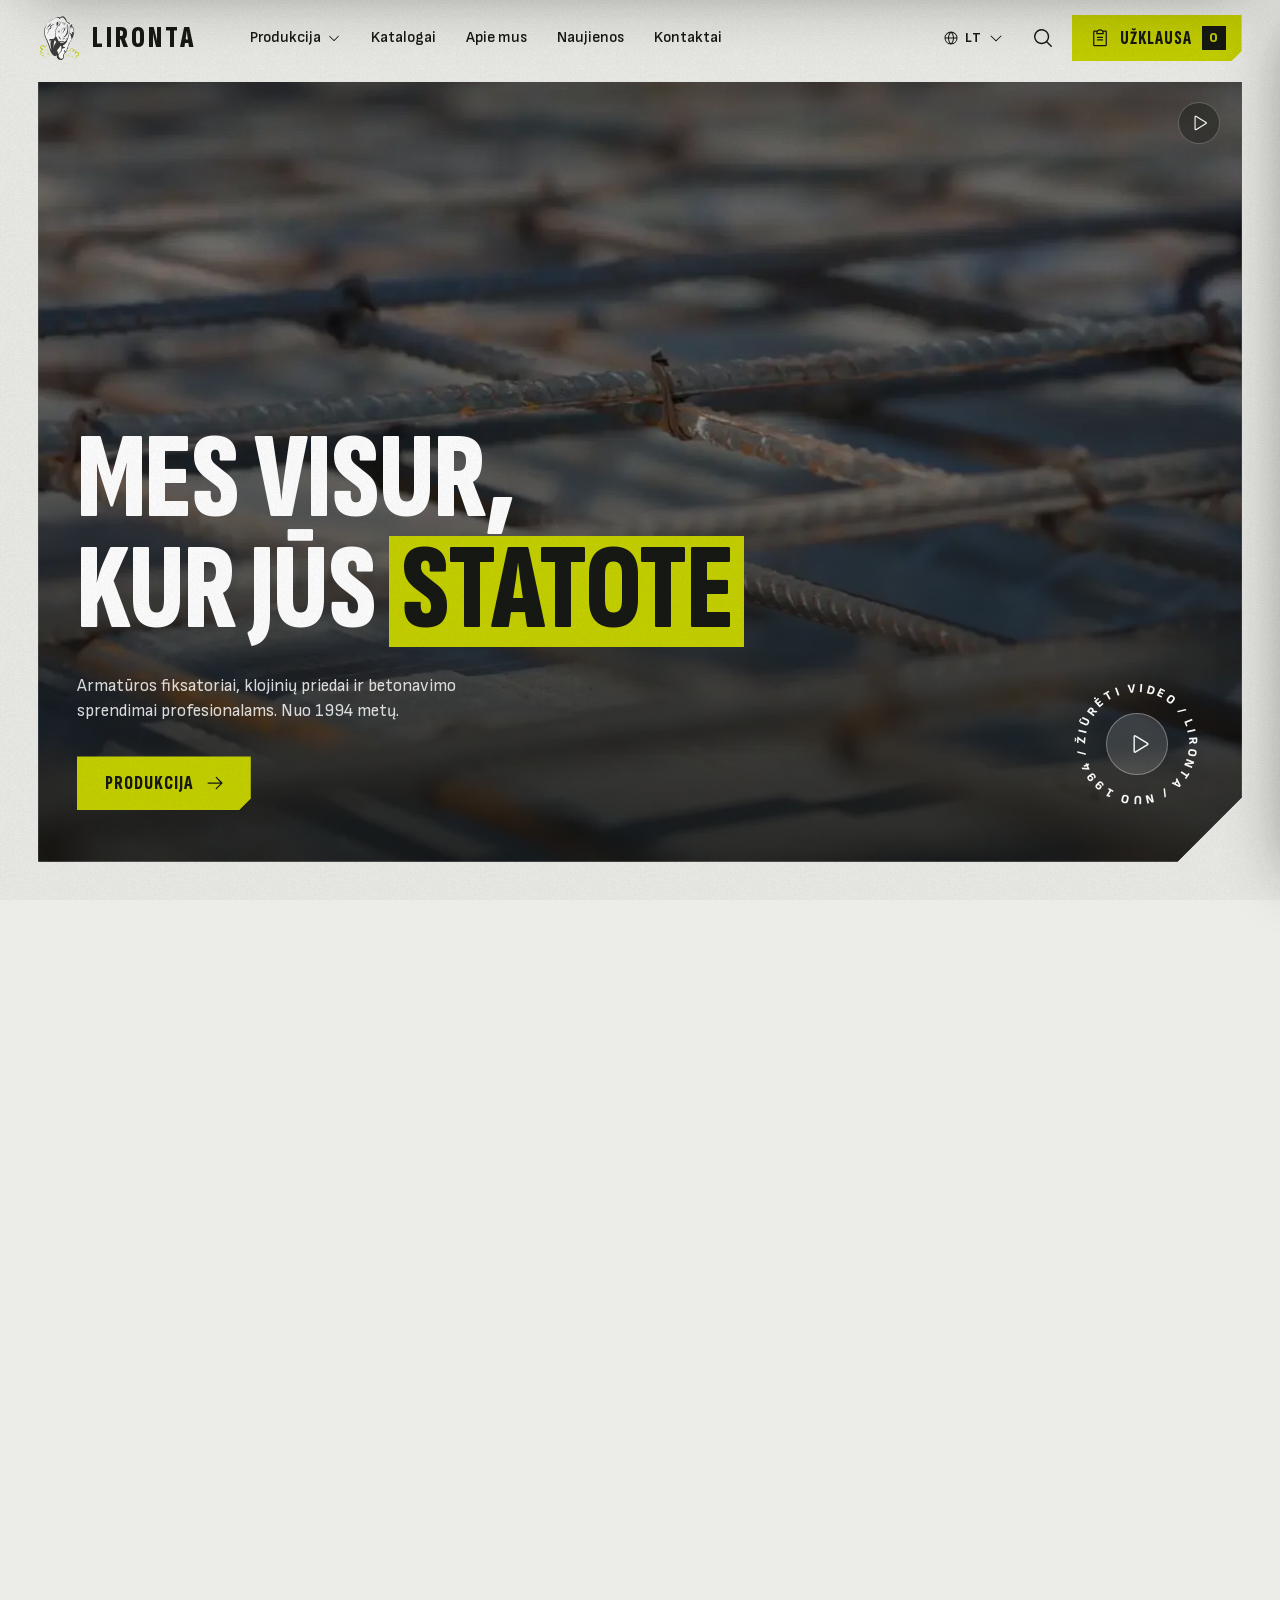
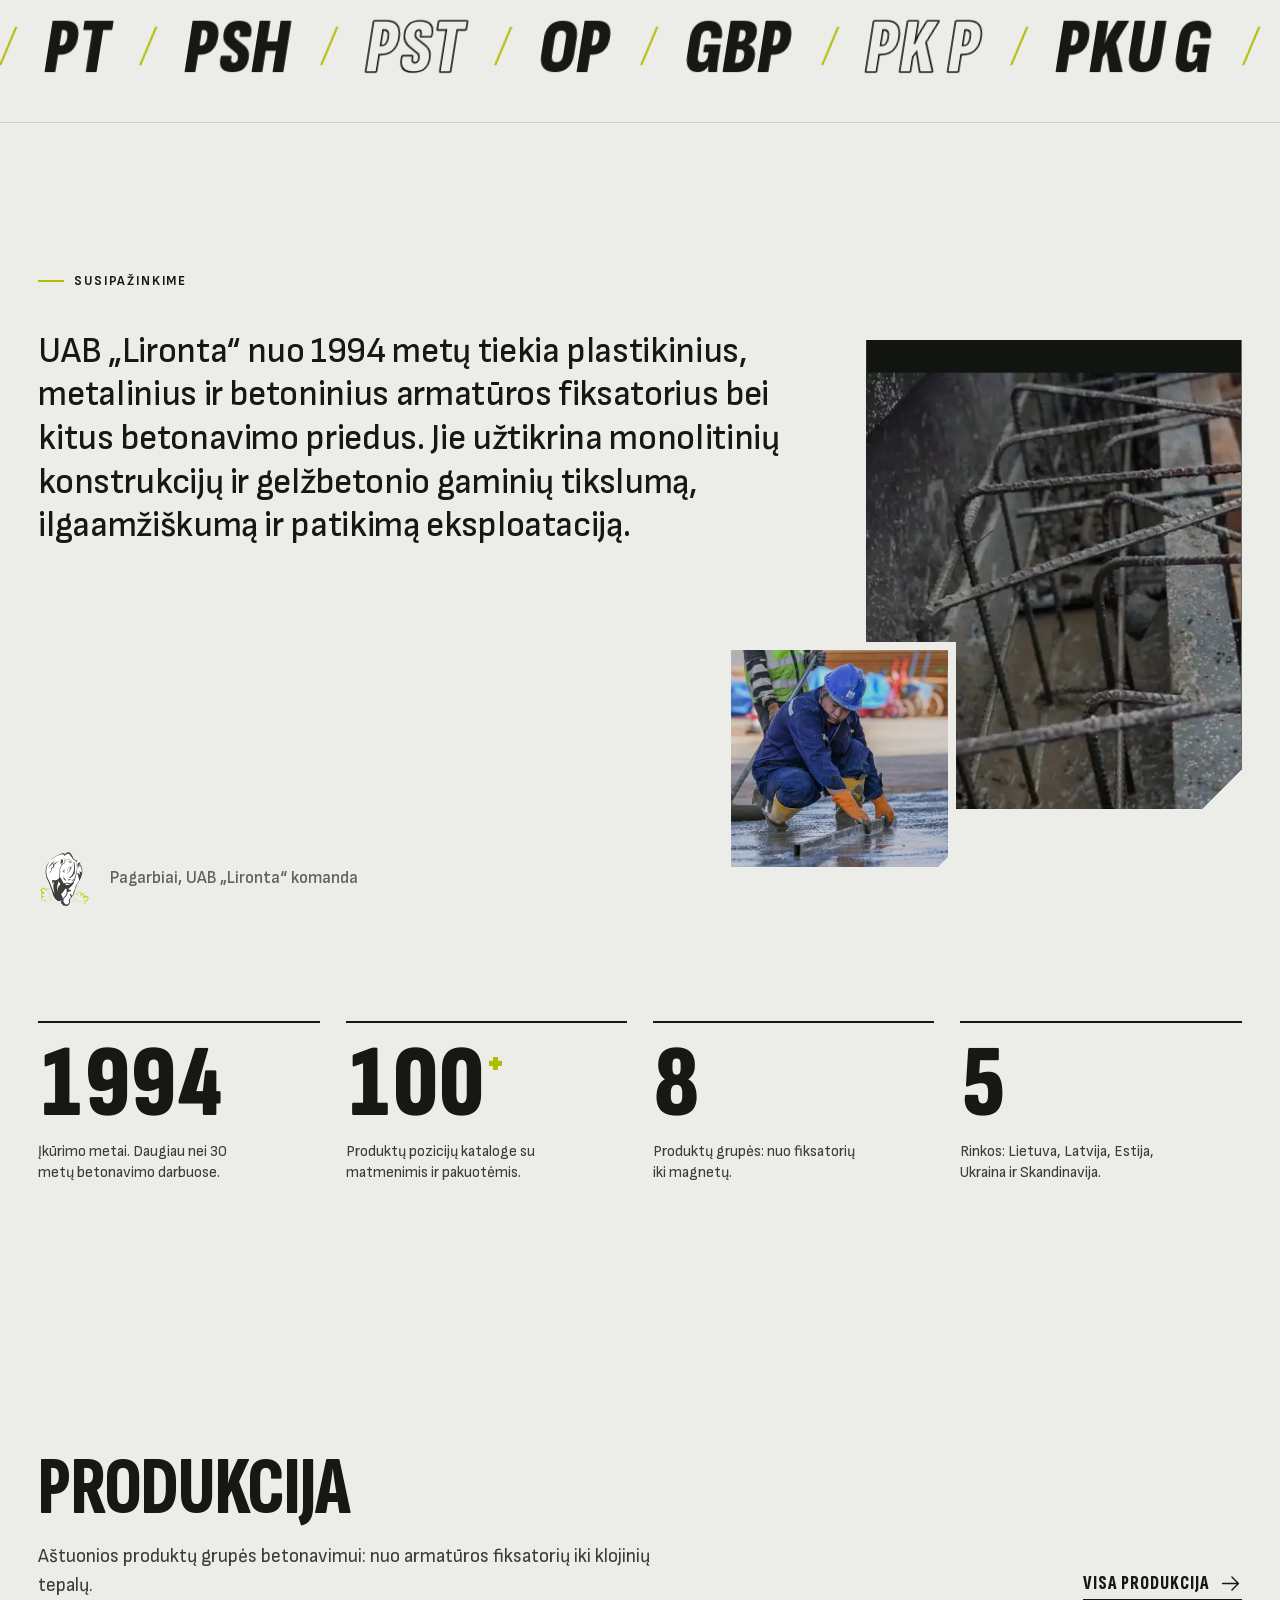
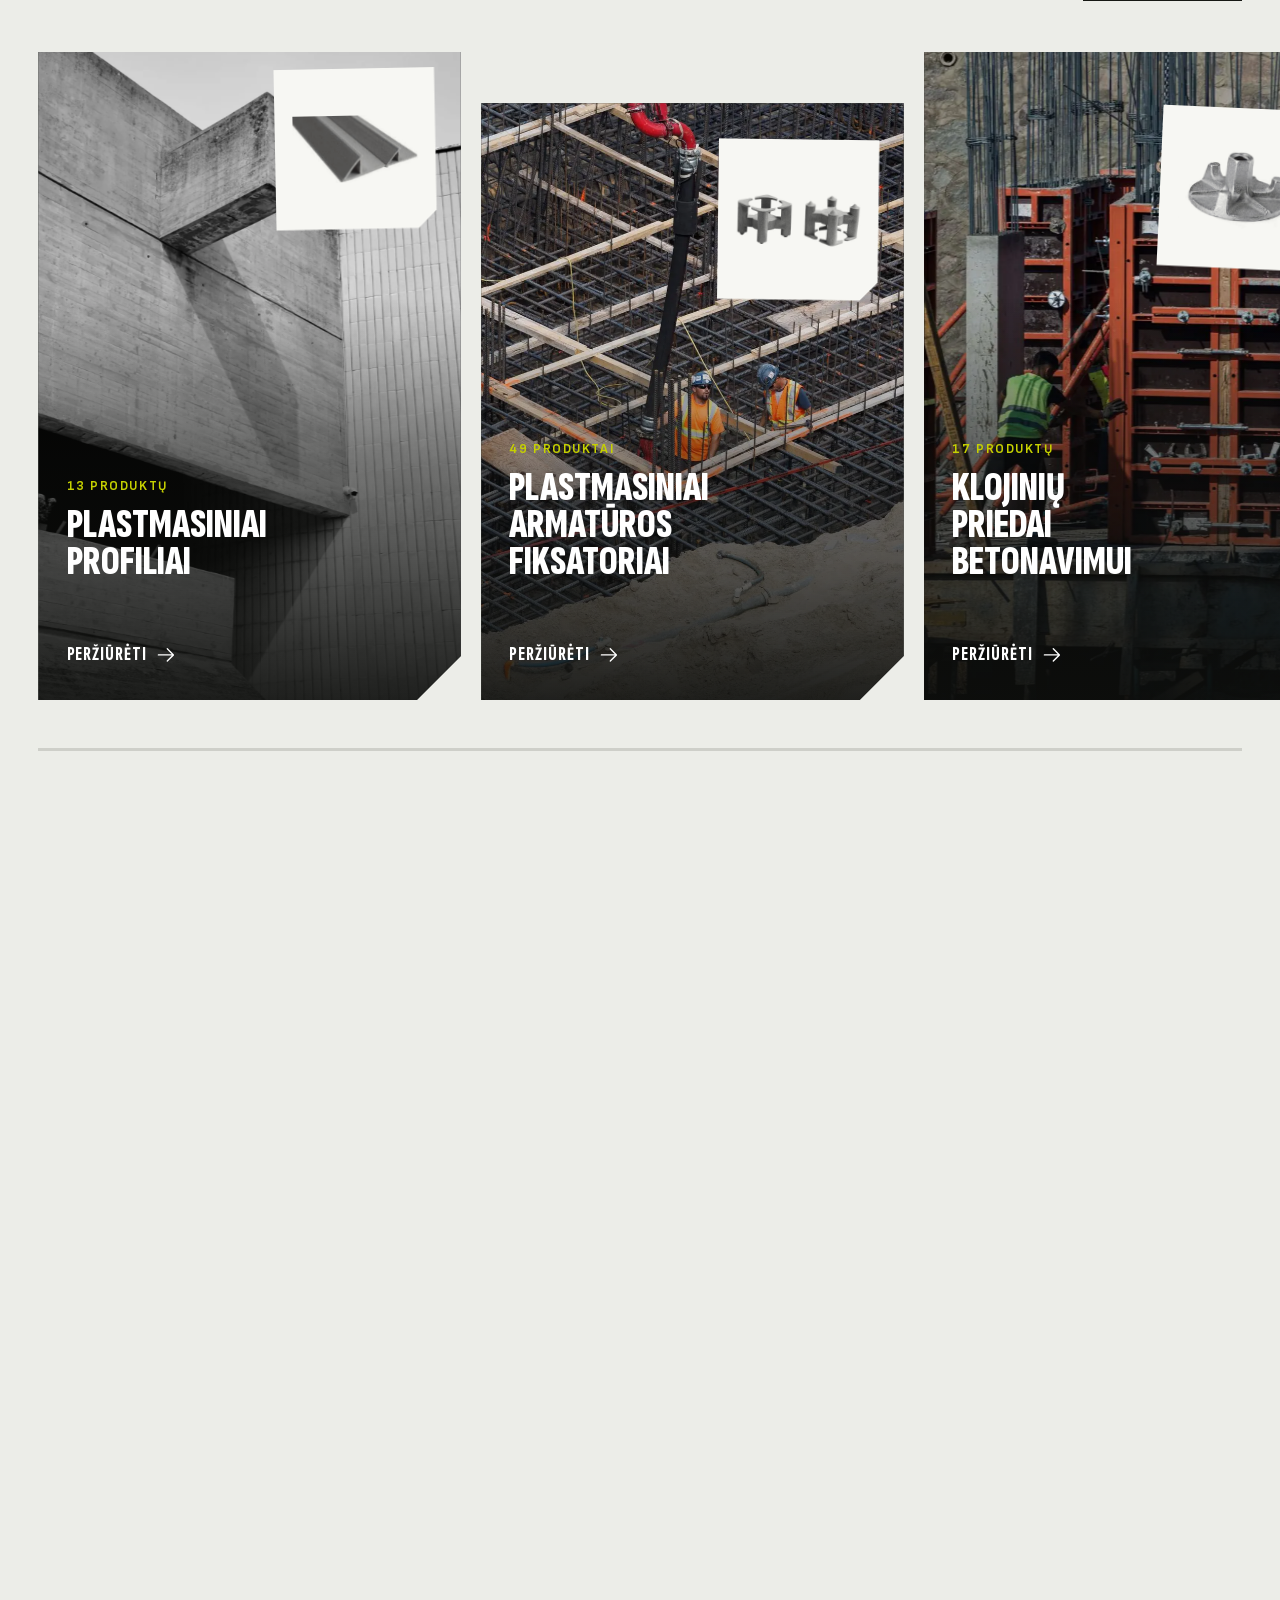
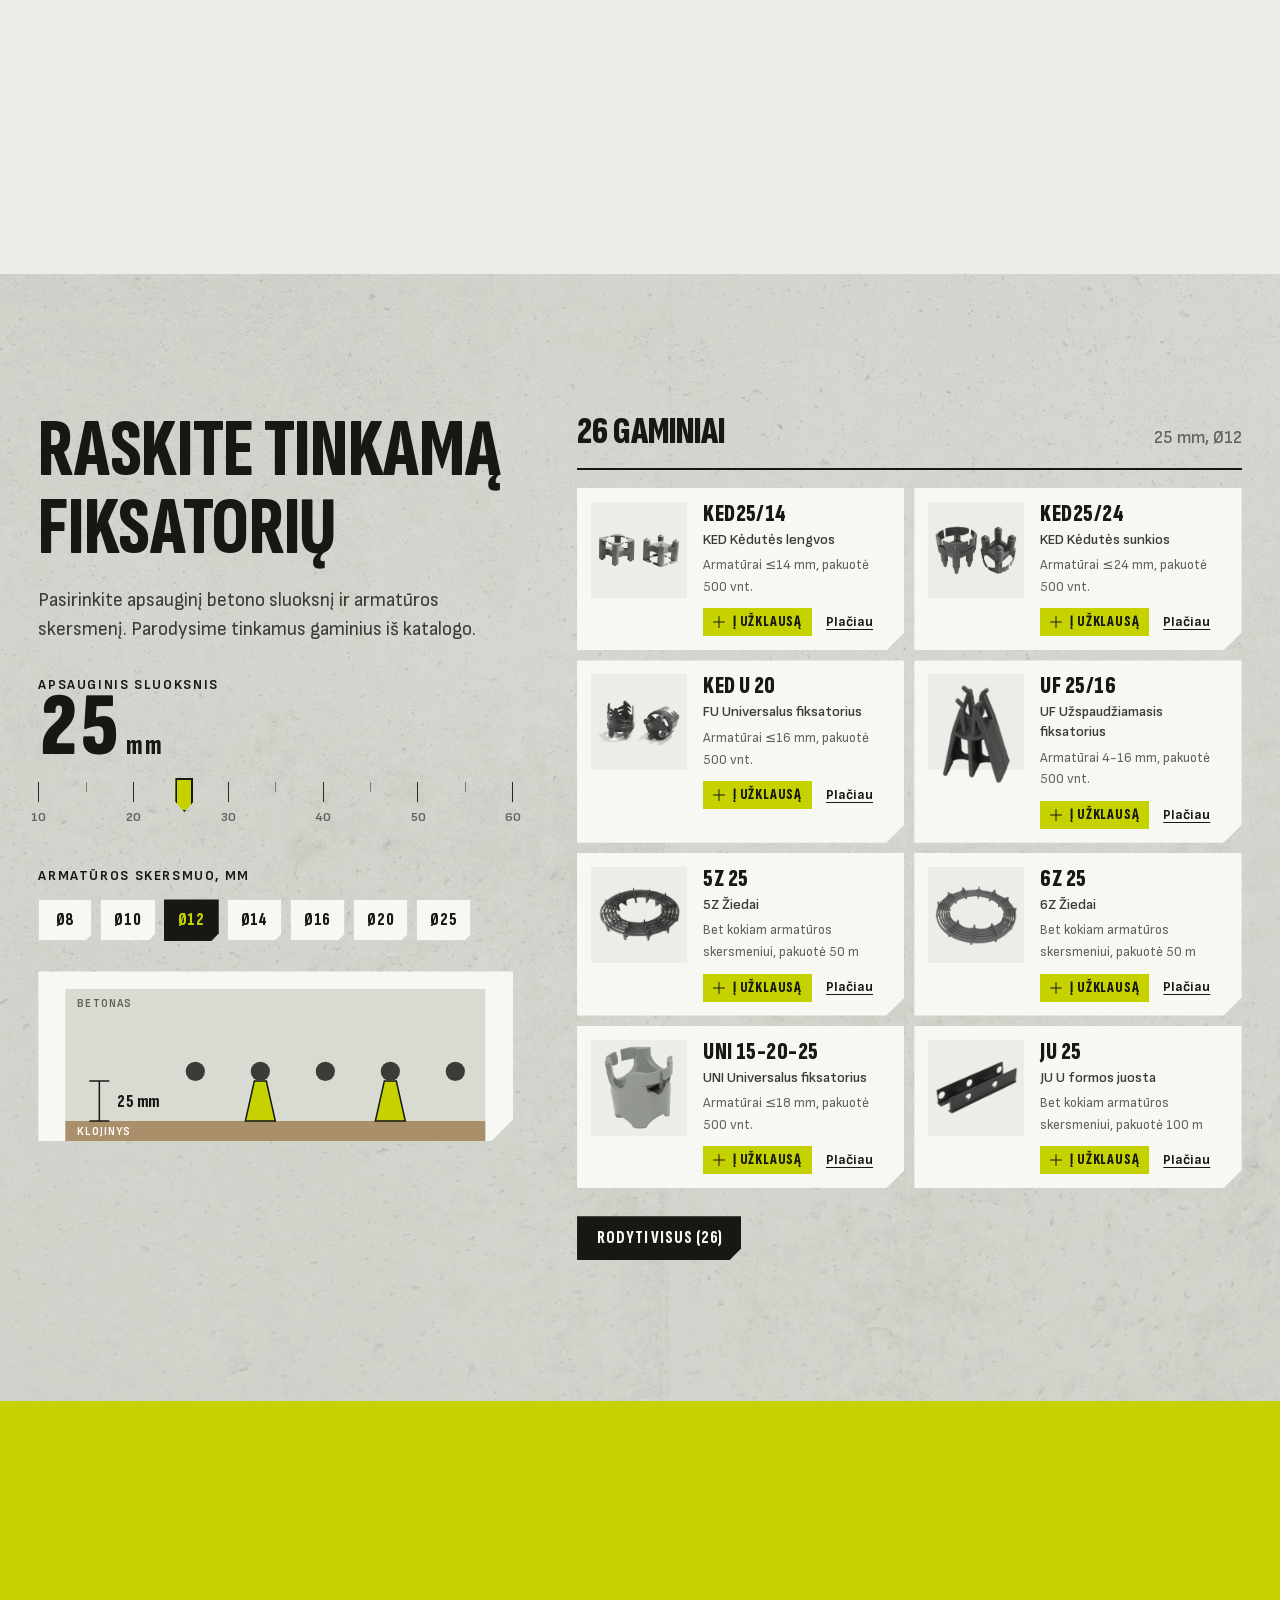
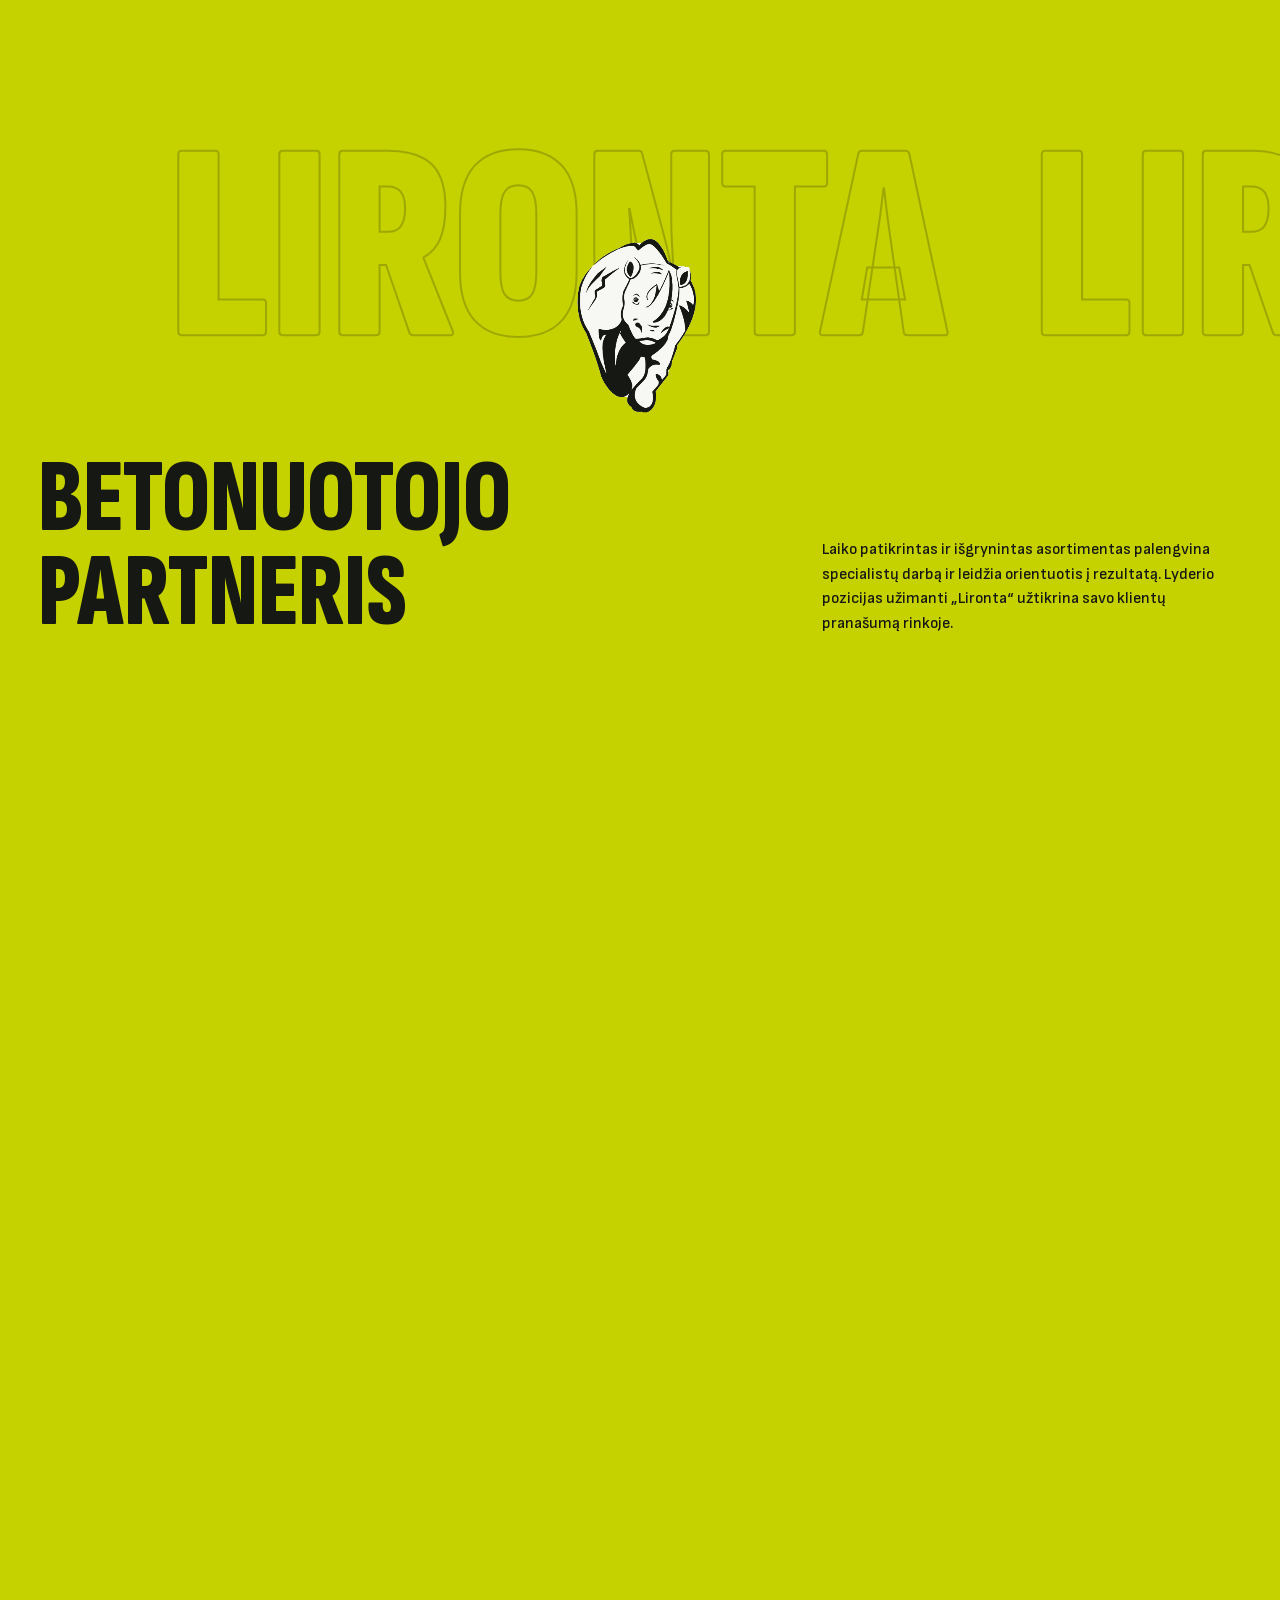
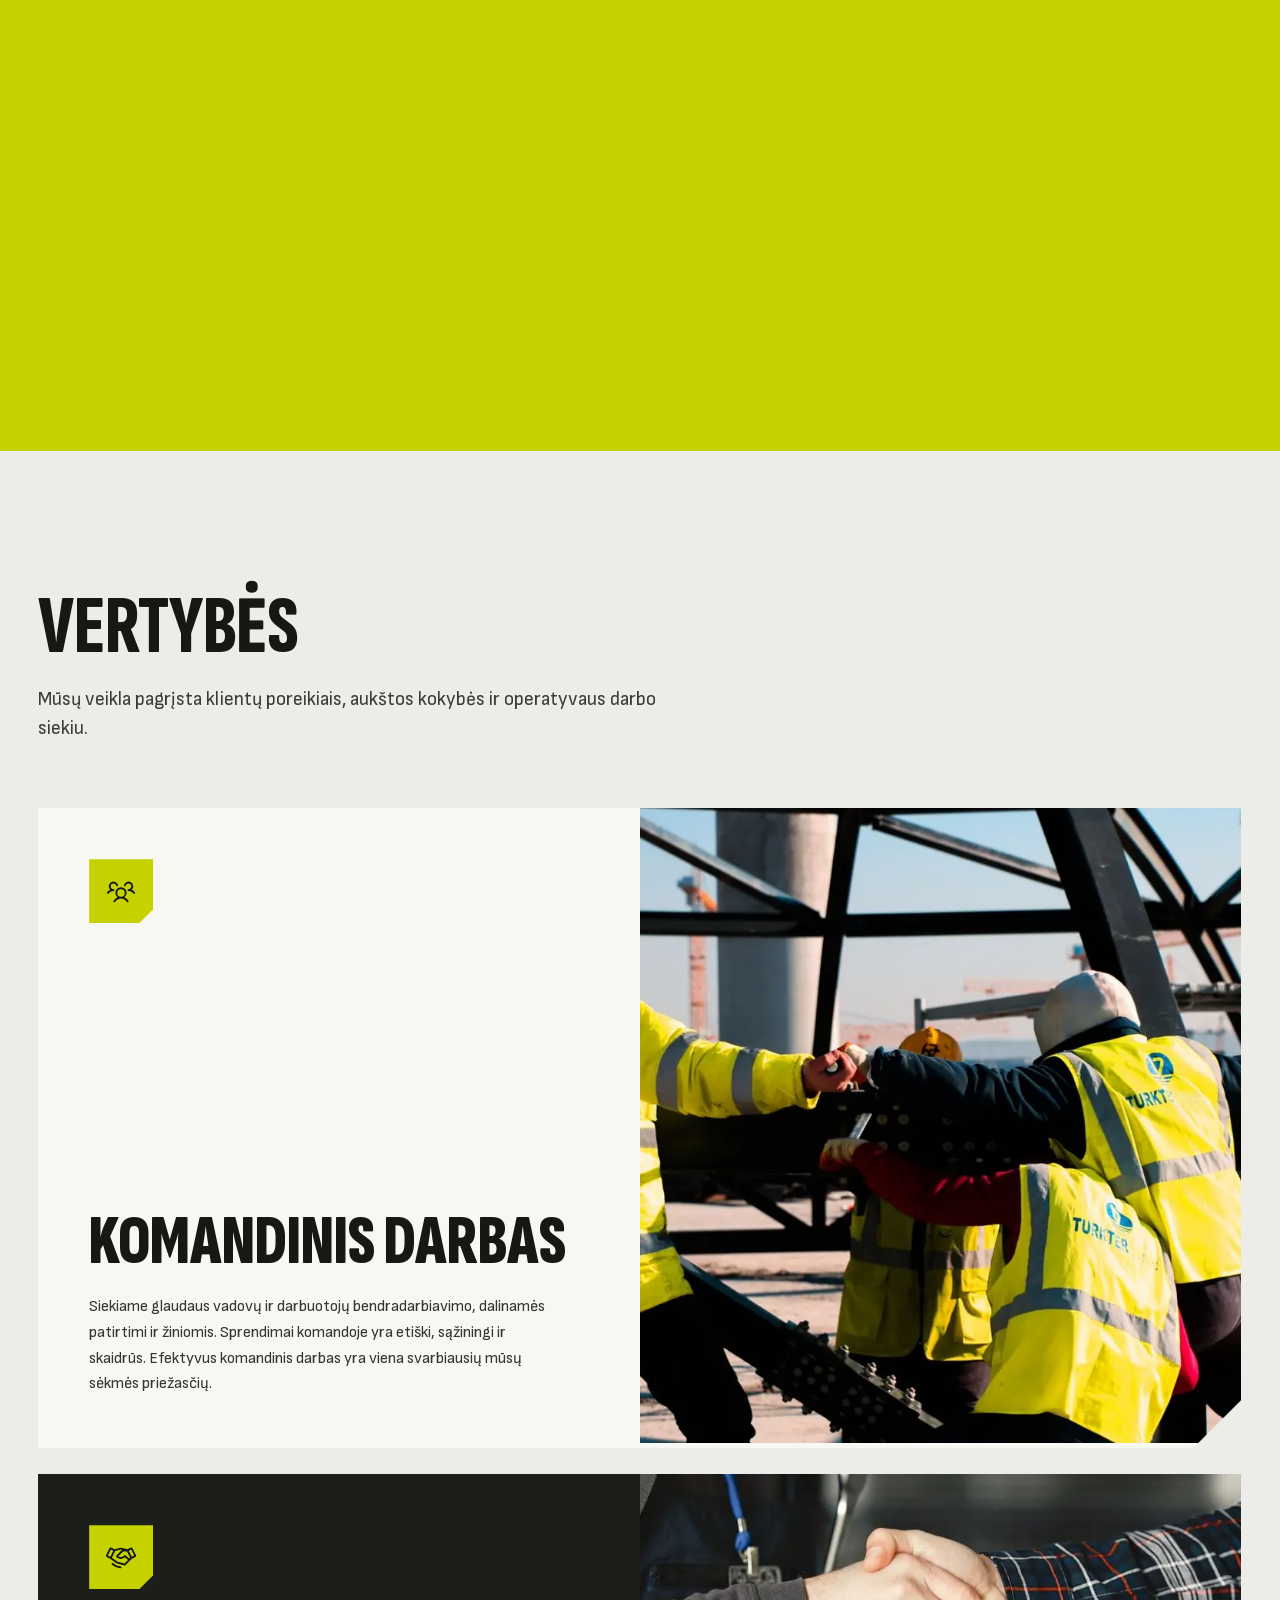
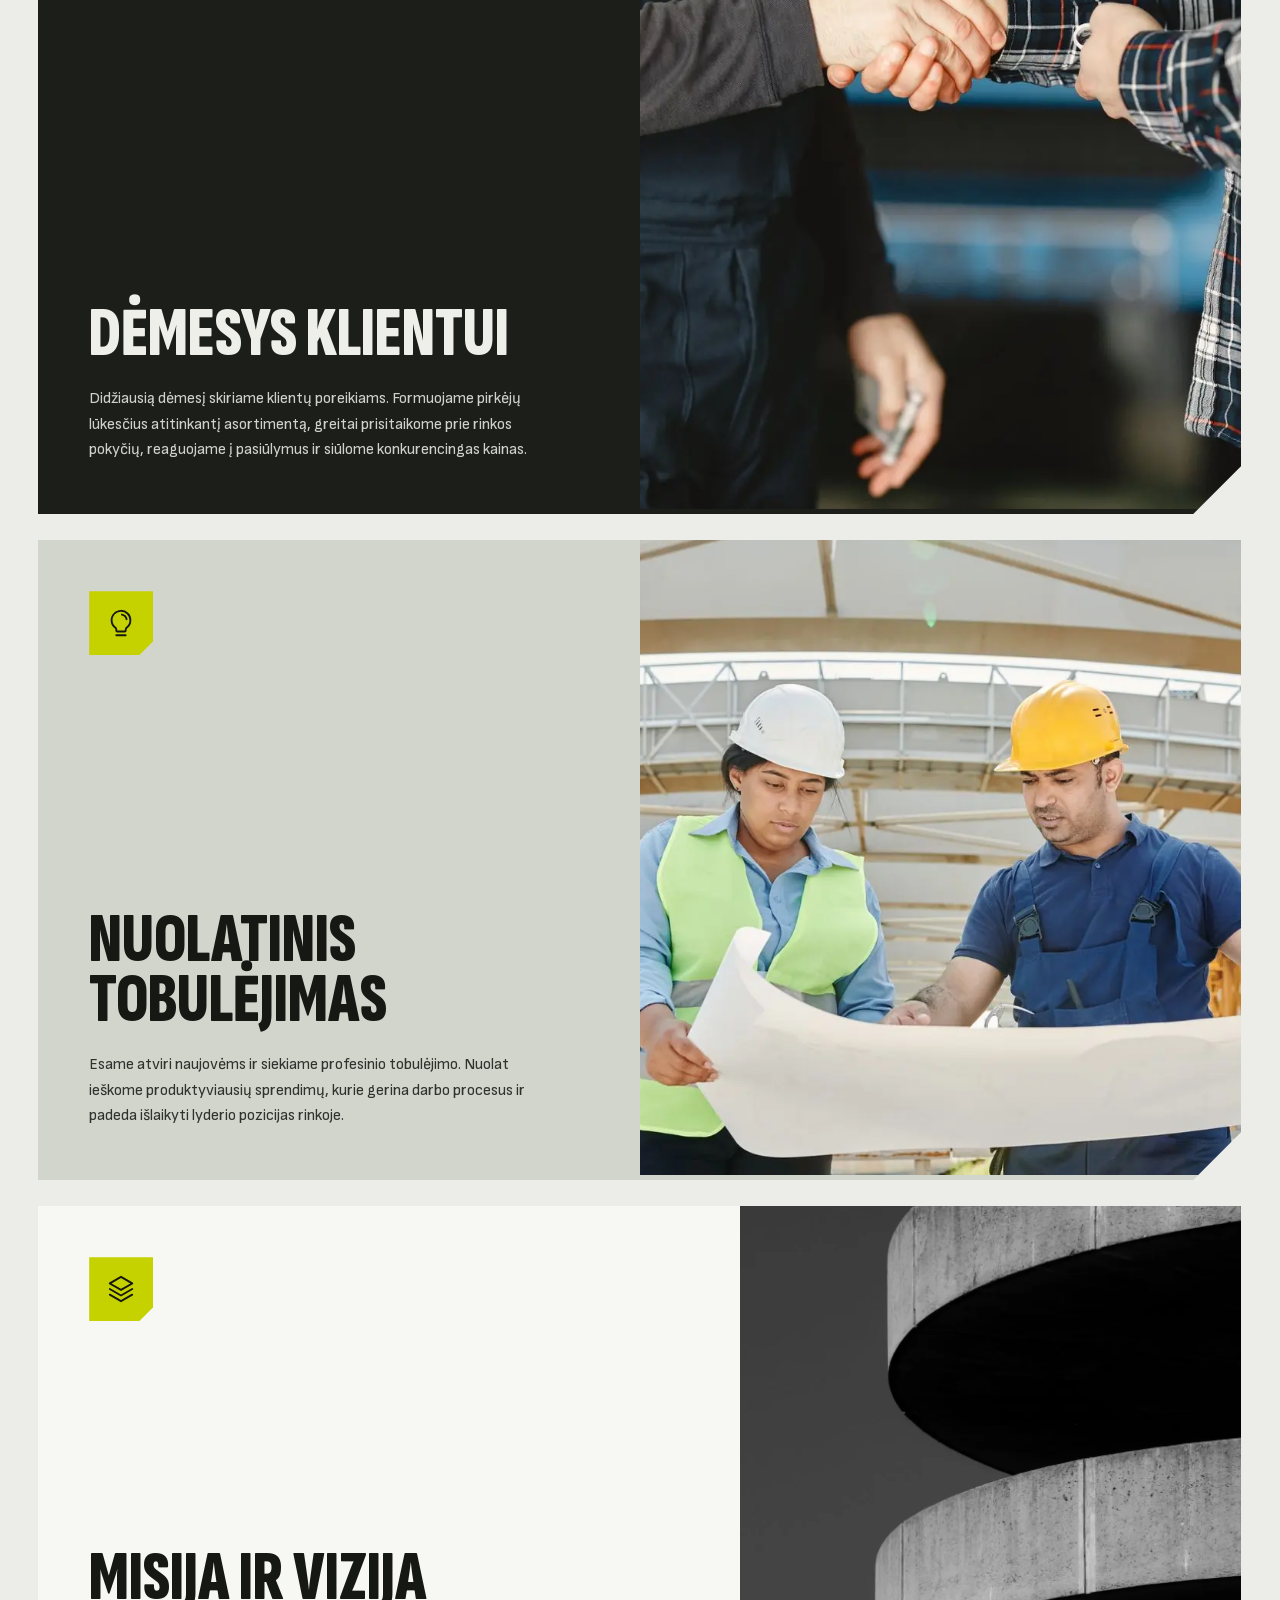
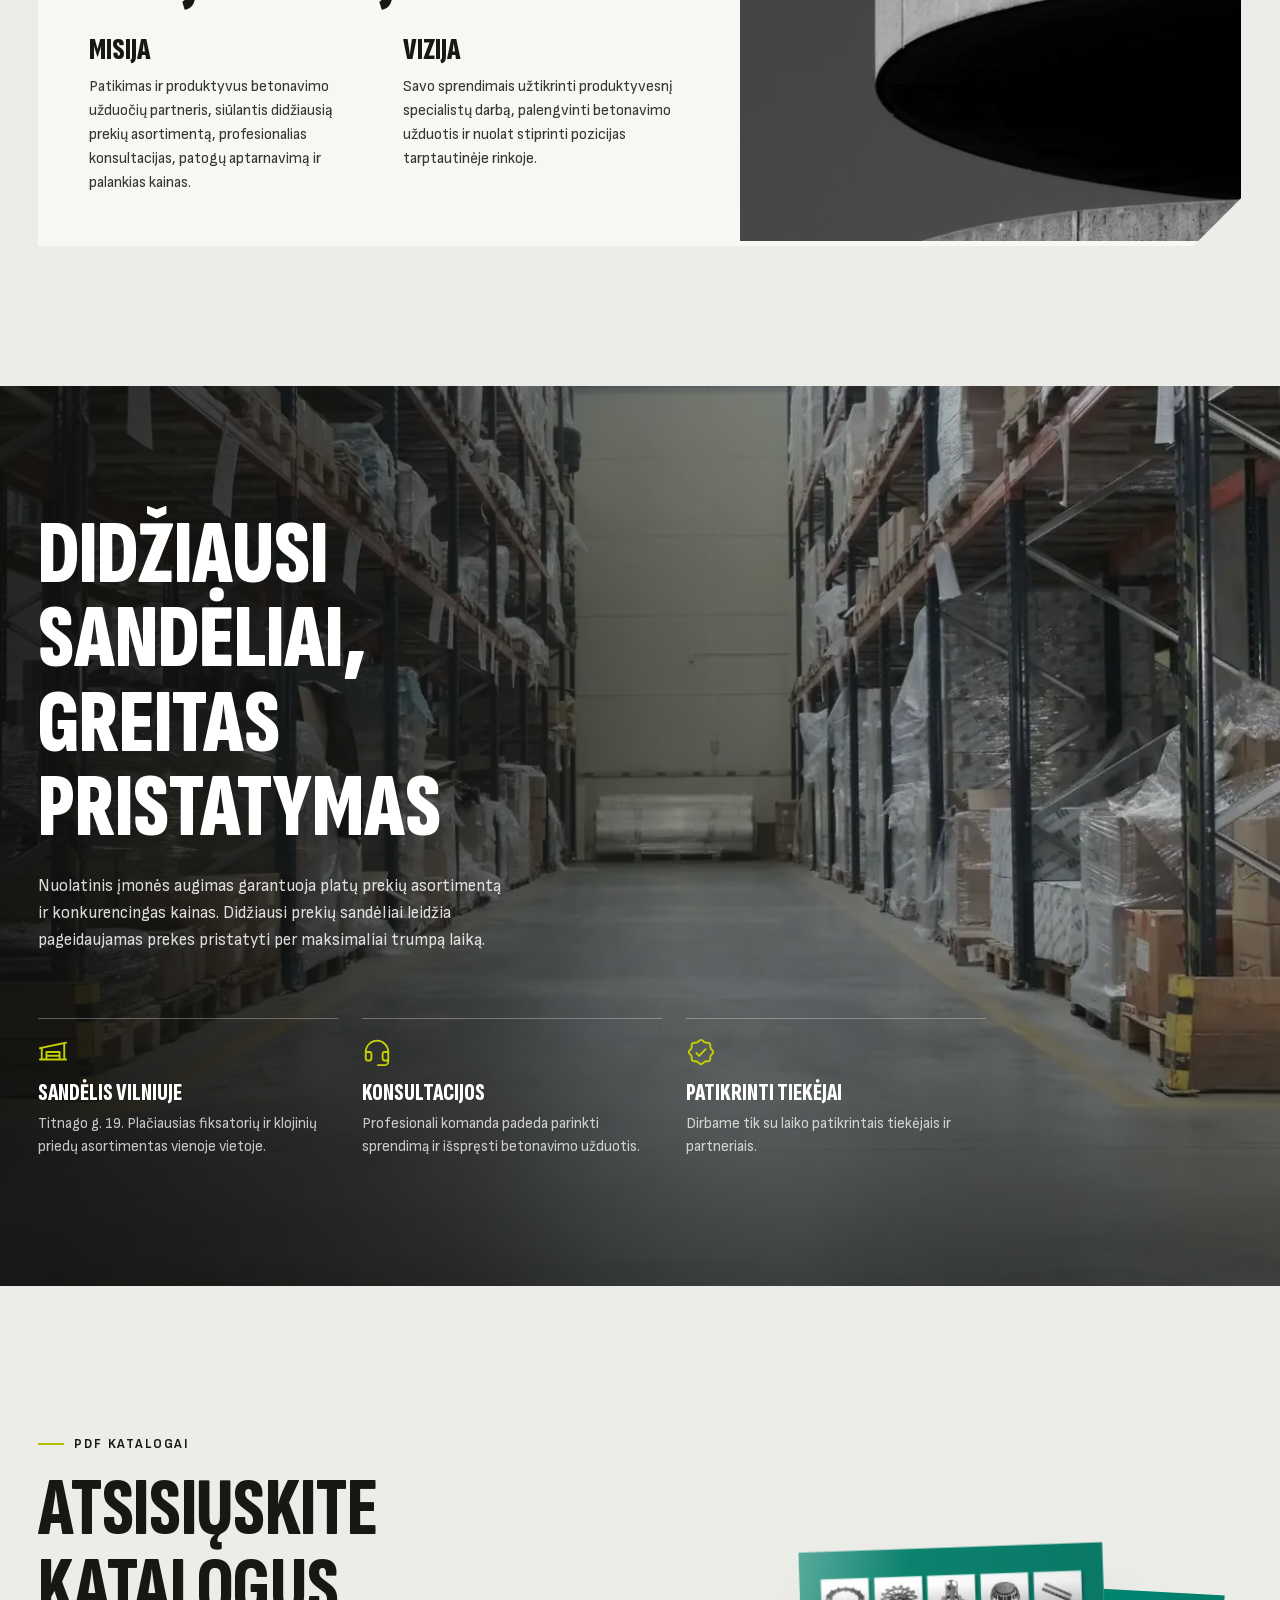
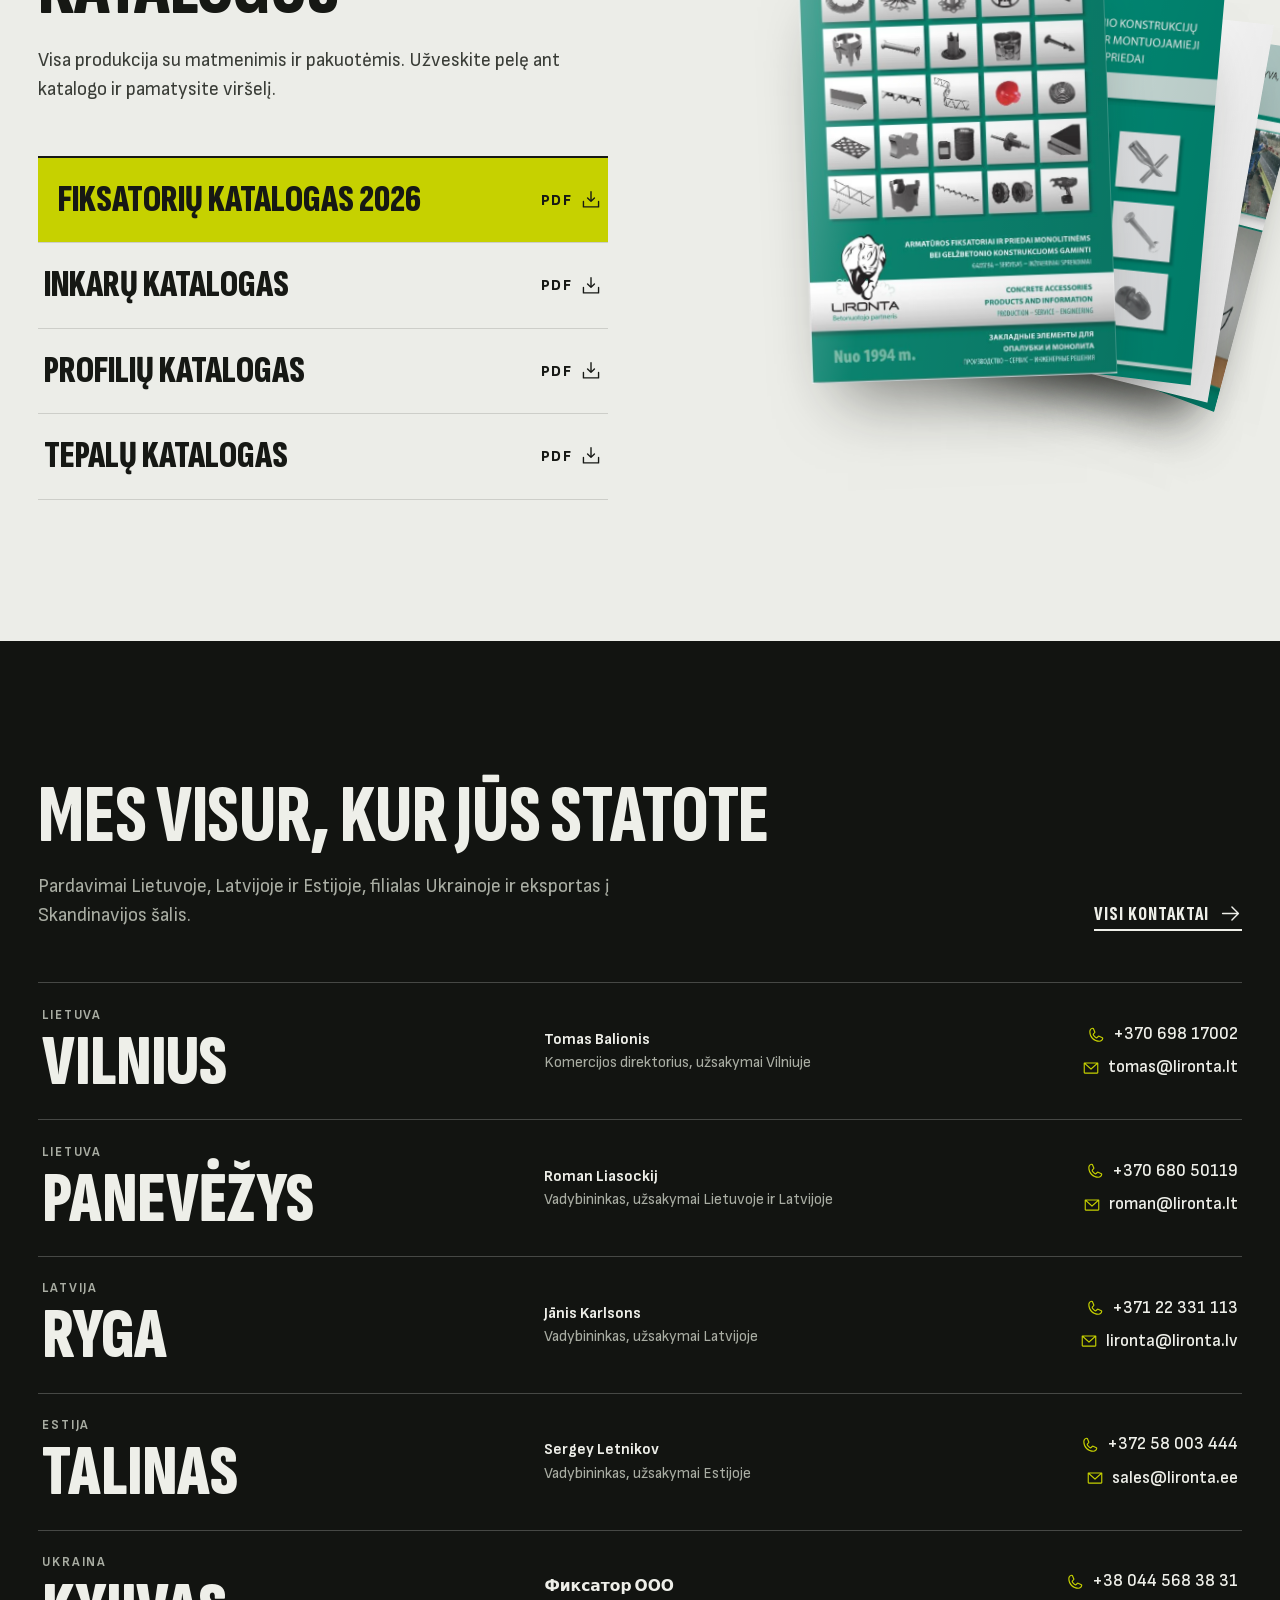
==== commit 5251be77: "Poraštė: LIRONTA ženklas telpa visas, be „Galutinė svetainė“ eilutės Žodinio ženklo dydis skaičiuoja" ====
--- a/index.html
+++ b/index.html
@@ -696,7 +696,6 @@
   </div>
   <div class="ftr__bottom wrap">
     <span>© 1994-2026 UAB „Lironta“</span>
-    <span>Demonstracinis dizainas. Galutinė svetainė: WordPress + XStore</span>
   </div>
 </footer>
 
--- a/assets/css/style.css
+++ b/assets/css/style.css
@@ -546,9 +546,11 @@
 .ftr__social a { width: 44px; height: 44px; display: grid; place-items: center; background: var(--night-3); color: var(--on-night); }
 .ftr__social a:hover { background: var(--lime); color: var(--ink); }
 .ftr__social .ic { width: 20px; height: 20px; }
-.ftr__word { margin-top: clamp(48px, 6vw, 90px); display: flex; align-items: flex-end; gap: 2vw; color: var(--on-night); line-height: .74; }
-.ftr__word span { font: 900 clamp(90px, 21.5vw, 390px)/.74 var(--font-d); letter-spacing: .02em; text-transform: uppercase; display: block; transform: translateY(8%); }
-.ftr__word img { width: clamp(70px, 14vw, 250px); height: auto; flex: none; margin-bottom: 1.4vw; }
+/* žodinis ženklas visada užpildo konteinerio plotį: raganosis 15 %, tarpas 2,4 %, žodis likusi dalis
+   (žodžio plotis = 2,94 × šrifto dydis, todėl 27,4cqi × 2,94 ≈ 80,5 % pločio) */
+.ftr__word { container-type: inline-size; margin-top: clamp(48px, 6vw, 90px); display: flex; align-items: flex-end; padding-bottom: clamp(6px, .8vw, 14px); color: var(--on-night); }
+.ftr__word span { display: block; white-space: nowrap; font: 900 min(17vw, 260px)/.8 var(--font-d); font-size: 27.4cqi; letter-spacing: .02em; text-transform: uppercase; }
+.ftr__word img { width: 15cqi; height: auto; flex: none; margin: 0 2.4cqi 1.2cqi 0; }
 .ftr__word { overflow: hidden; }
 .hdr.is-menu { color: var(--on-night); }
 .hdr.is-menu::before { opacity: 1; background: var(--night); box-shadow: 0 1px 0 rgba(255, 255, 255, .08); }
